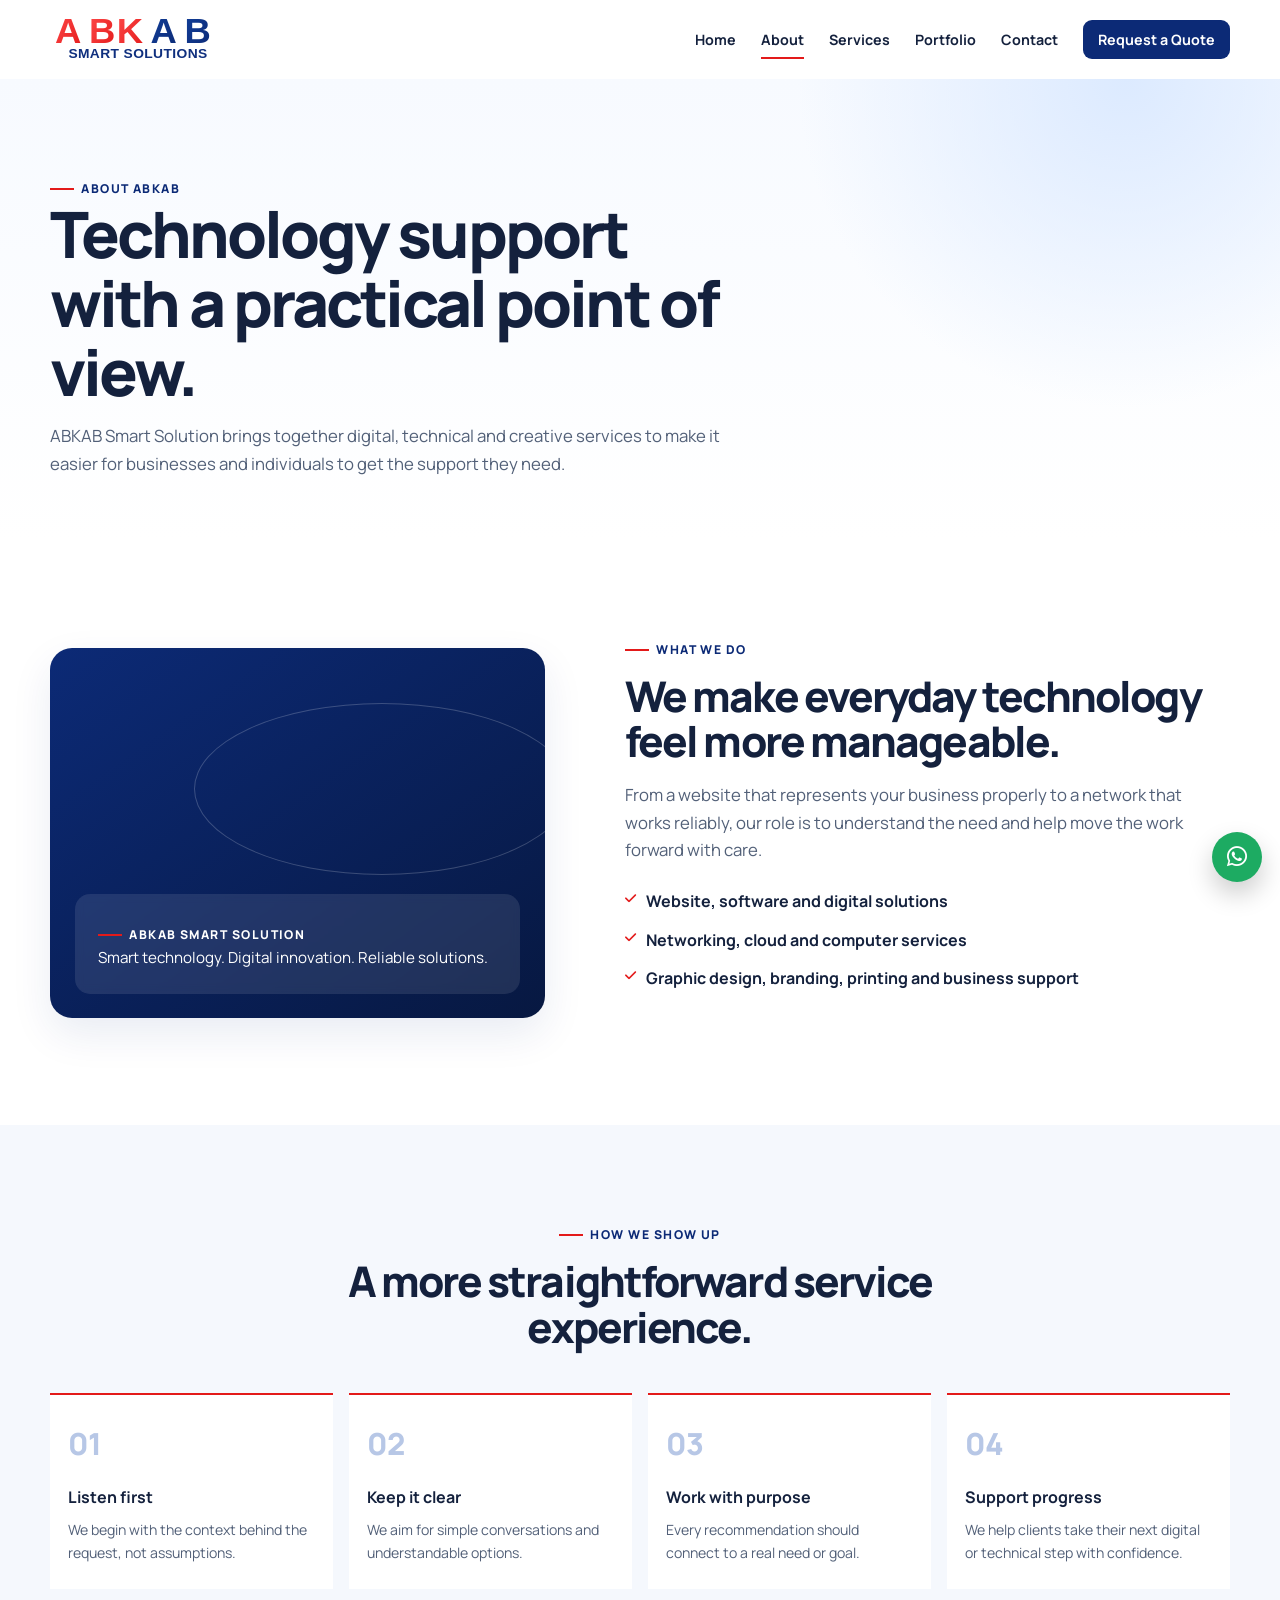
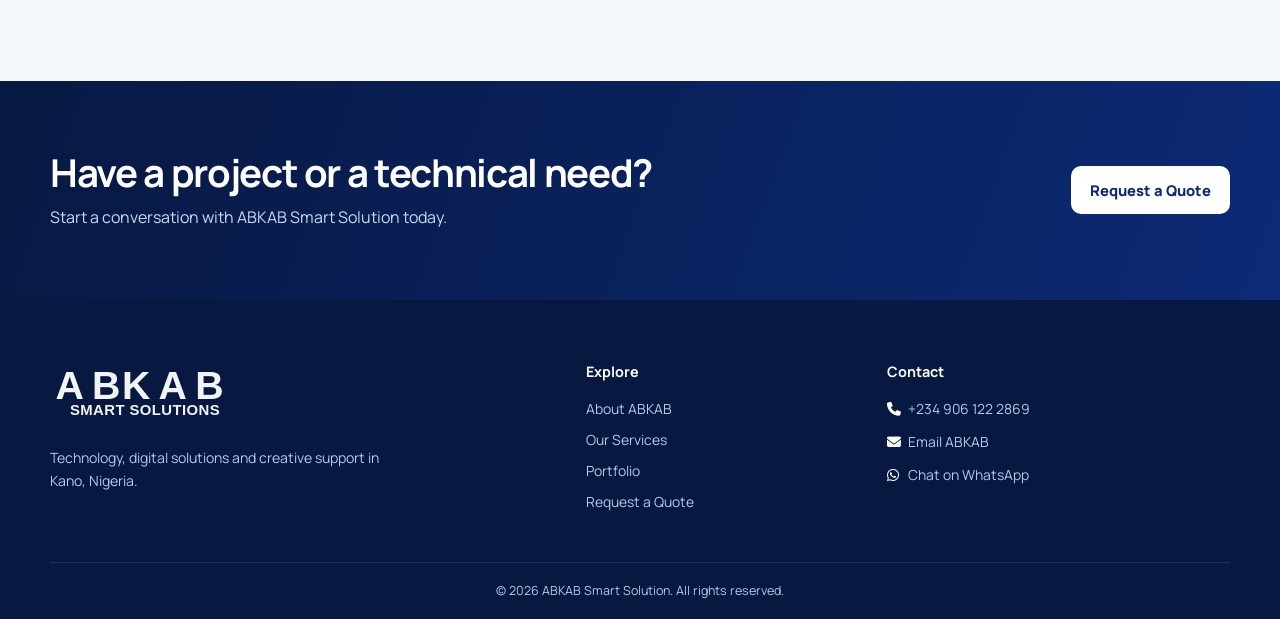
==== ABKAB-SMART-SOLUTION/about.html @ 811d2f28 "Updated website" ====
<!doctype html><html lang="en"><head><script async src="https://www.googletagmanager.com/gtag/js?id=G-LSYRQ91L4M"></script><script>window.dataLayer=window.dataLayer||[];function gtag(){dataLayer.push(arguments)}gtag('js',new Date());gtag('config','G-LSYRQ91L4M');</script><meta charset="utf-8"><meta name="viewport" content="width=device-width,initial-scale=1"><title>About ABKAB Smart Solution | Technology & Digital Support</title><meta name="description" content="Learn about ABKAB Smart Solution, a Kano-based provider of technology, digital and creative business support."><meta name="robots" content="index, follow, max-image-preview:large"><link rel="canonical" href="https://abkabsmartsolution.site/about.html"><link rel="icon" href="images/logo.svg" type="image/svg+xml"><meta property="og:type" content="website"><meta property="og:url" content="https://abkabsmartsolution.site/about.html"><meta property="og:title" content="About ABKAB Smart Solution"><meta property="og:description" content="Technology and digital support for business and everyday needs."><meta property="og:image" content="https://abkabsmartsolution.site/images/logo.svg"><meta name="twitter:card" content="summary_large_image"><meta name="theme-color" content="#0c2a76"><link rel="preconnect" href="https://fonts.googleapis.com"><link rel="preconnect" href="https://fonts.gstatic.com" crossorigin><link href="https://fonts.googleapis.com/css2?family=Manrope:wght@400;500;600;700;800&amp;display=swap" rel="stylesheet"><link rel="stylesheet" href="https://cdnjs.cloudflare.com/ajax/libs/font-awesome/6.4.0/css/all.min.css"><link rel="stylesheet" href="css/style.css"><script type="application/ld+json">{"@context":"https://schema.org","@type":"AboutPage","url":"https://abkabsmartsolution.site/about.html","name":"About ABKAB Smart Solution","about":{"@type":"Organization","name":"ABKAB Smart Solution","url":"https://abkabsmartsolution.site/"}}</script></head><body><a class="skip-link" href="#main-content">Skip to content</a><header class="site-header"><div class="container nav-container"><a class="brand" href="/" aria-label="ABKAB Smart Solution home"><img class="brand-logo-image" src="images/logo.svg" alt="ABKAB Smart Solution"></a><button class="nav-toggle" aria-controls="mainNav" aria-expanded="false" aria-label="Open navigation"><i class="fas fa-bars"></i></button><nav class="main-nav" id="mainNav" aria-label="Primary navigation"><ul><li><a href="/">Home</a></li><li><a class="active" href="about.html">About</a></li><li><a href="services.html">Services</a></li><li><a href="portfolio.html">Portfolio</a></li><li><a href="contact.html">Contact</a></li><li><a class="nav-cta" href="contact.html">Request a Quote</a></li></ul></nav></div></header><main id="main-content"><section class="page-hero"><div class="container"><div class="section-heading"><span class="eyebrow">About ABKAB</span><h1>Technology support with a practical point of view.</h1><p>ABKAB Smart Solution brings together digital, technical and creative services to make it easier for businesses and individuals to get the support they need.</p></div></div></section><section class="section"><div class="container about-grid"><div class="about-panel"><div class="about-panel-content"><span class="eyebrow" style="color:#fff">ABKAB Smart Solution</span><p>Smart technology. Digital innovation. Reliable solutions.</p></div></div><div class="section-heading"><span class="eyebrow">What we do</span><h2>We make everyday technology feel more manageable.</h2><p>From a website that represents your business properly to a network that works reliably, our role is to understand the need and help move the work forward with care.</p><ul class="check-list"><li><i class="fas fa-check"></i>Website, software and digital solutions</li><li><i class="fas fa-check"></i>Networking, cloud and computer services</li><li><i class="fas fa-check"></i>Graphic design, branding, printing and business support</li></ul></div></div></section><section class="section section-soft"><div class="container"><div class="section-heading centered"><span class="eyebrow">How we show up</span><h2>A more straightforward service experience.</h2></div><div class="reason-grid"><article class="reason"><span class="reason-number">01</span><h3>Listen first</h3><p>We begin with the context behind the request, not assumptions.</p></article><article class="reason"><span class="reason-number">02</span><h3>Keep it clear</h3><p>We aim for simple conversations and understandable options.</p></article><article class="reason"><span class="reason-number">03</span><h3>Work with purpose</h3><p>Every recommendation should connect to a real need or goal.</p></article><article class="reason"><span class="reason-number">04</span><h3>Support progress</h3><p>We help clients take their next digital or technical step with confidence.</p></article></div></div></section></main><section class="cta-band"><div class="container"><div><h2>Have a project or a technical need?</h2><p>Start a conversation with ABKAB Smart Solution today.</p></div><a class="btn btn-light" href="contact.html">Request a Quote</a></div></section><footer class="site-footer"><div class="container footer-grid"><div class="footer-brand"><img class="footer-logo" src="images/logo.svg" alt="ABKAB Smart Solution"><p>Technology, digital solutions and creative support in Kano, Nigeria.</p></div><div><h3>Explore</h3><ul class="footer-links"><li><a href="about.html">About ABKAB</a></li><li><a href="services.html">Our Services</a></li><li><a href="portfolio.html">Portfolio</a></li><li><a href="contact.html">Request a Quote</a></li></ul></div><div><h3>Contact</h3><div class="footer-contact"><a href="tel:+2349061222869"><i class="fas fa-phone"></i> +234 906 122 2869</a><a href="mailto:abkabsmartsolution@gmail.com"><i class="fas fa-envelope"></i> Email ABKAB</a><a href="https://wa.me/2349061222869" target="_blank" rel="noopener"><i class="fab fa-whatsapp"></i> Chat on WhatsApp</a></div></div></div><div class="container site-copy">© 2026 ABKAB Smart Solution. All rights reserved.</div></footer><a class="whatsapp-float" href="https://wa.me/2349061222869" target="_blank" rel="noopener" aria-label="Chat on WhatsApp"><i class="fab fa-whatsapp"></i></a><script src="js/script.js"></script></body></html>
---- ABKAB-SMART-SOLUTION/css/style.css ----
/* ABKAB SMART SOLUTION — design system */
:root{--navy:#0c2a76;--navy-950:#071841;--blue:#1463d9;--red:#e31a1a;--ink:#14213d;--text:#526078;--muted:#71809a;--line:#dfe6f1;--surface:#fff;--soft:#f5f8fd;--pale:#eef4ff;--radius:18px;--radius-sm:12px;--shadow:0 16px 42px rgba(12,42,118,.09);--font:'Manrope',Arial,sans-serif}
*{box-sizing:border-box;margin:0} html{scroll-behavior:smooth} body{font-family:var(--font);color:var(--text);background:var(--surface);font-size:16px;line-height:1.65} img{display:block;max-width:100%} a{color:inherit;text-decoration:none} ul{padding:0;list-style:none} button,input,select,textarea{font:inherit} button{cursor:pointer} :focus-visible{outline:3px solid #72a6ff;outline-offset:3px}.container{width:min(1180px,calc(100% - 40px));margin-inline:auto}.skip-link{position:fixed;z-index:100;top:-5rem;left:1rem;padding:.7rem 1rem;background:var(--navy-950);color:#fff;border-radius:0 0 8px 8px}.skip-link:focus{top:0}.section{padding:92px 0}.section-soft{background:var(--soft)}.eyebrow{display:inline-flex;align-items:center;gap:.45rem;color:var(--navy);font-size:.76rem;font-weight:800;letter-spacing:.12em;text-transform:uppercase}.eyebrow::before{width:24px;height:2px;background:var(--red);content:''}.section-heading{max-width:670px;margin-bottom:42px}.section-heading.centered{margin-inline:auto;text-align:center}.section-heading.centered .eyebrow{justify-content:center}.section-heading h1,.section-heading h2,.hero h1{color:var(--ink);font-weight:800;letter-spacing:-.045em;line-height:1.08}.section-heading h1{font-size:clamp(2.45rem,5vw,4.35rem)}.section-heading h2{margin-top:14px;font-size:clamp(2rem,3.3vw,3rem)}.section-heading p{margin-top:16px;font-size:1.05rem}.page-hero{padding:92px 0 62px;background:radial-gradient(circle at 88% 0,#dceaff 0,transparent 27%),linear-gradient(180deg,#f7faff,white)}.page-hero .section-heading{margin-bottom:0}.text-link{display:inline-flex;align-items:center;gap:.45rem;color:var(--navy);font-size:.92rem;font-weight:800}.text-link:hover{color:var(--red)}
/* Header */.site-header{position:sticky;top:0;z-index:50;background:rgba(255,255,255,.94);border-bottom:1px solid transparent;backdrop-filter:blur(14px);transition:border-color .2s,box-shadow .2s}.site-header.is-scrolled{border-color:var(--line);box-shadow:0 7px 28px rgba(12,42,118,.06)}.nav-container{display:flex;align-items:center;min-height:78px;gap:26px}.brand{display:flex;align-items:center;flex-shrink:0}.brand-logo-image{width:176px;height:auto}.main-nav{margin-left:auto}.main-nav ul{display:flex;align-items:center;gap:25px}.main-nav a{position:relative;color:var(--ink);font-size:.89rem;font-weight:700}.main-nav a:not(.nav-cta)::after{position:absolute;right:0;bottom:-10px;left:0;height:2px;background:var(--red);content:'';transform:scaleX(0);transition:transform .2s}.main-nav a:hover:not(.nav-cta)::after,.main-nav a.active:not(.nav-cta)::after{transform:scaleX(1)}.nav-cta{padding:10px 15px;border-radius:9px;background:var(--navy);color:#fff!important}.nav-cta:hover{background:var(--navy-950)}.nav-toggle{display:none;margin-left:auto;width:42px;height:42px;border:1px solid var(--line);border-radius:10px;background:#fff;color:var(--navy);font-size:1.1rem}
/* Buttons */.btn{display:inline-flex;align-items:center;justify-content:center;gap:.55rem;min-height:48px;padding:12px 18px;border:1px solid transparent;border-radius:10px;font-size:.92rem;font-weight:800;line-height:1;transition:transform .2s,box-shadow .2s,background .2s}.btn:hover{transform:translateY(-2px);box-shadow:0 10px 22px rgba(12,42,118,.15)}.btn-primary{background:var(--navy);color:#fff}.btn-primary:hover{background:var(--navy-950)}.btn-secondary{border-color:#c8d8f5;background:#fff;color:var(--navy)}.btn-secondary:hover{border-color:var(--navy);background:var(--pale)}.btn-whatsapp{background:#20a563;color:#fff}.btn-whatsapp:hover{background:#157d48}.btn-light{background:#fff;color:var(--navy)}
/* Home */.hero{position:relative;overflow:hidden;padding:92px 0 78px;background:radial-gradient(circle at 78% 28%,rgba(20,99,217,.16),transparent 26%),radial-gradient(circle at 95% 0,rgba(227,26,26,.11),transparent 17%),linear-gradient(180deg,#f8faff 0%,#fff 86%)}.hero-grid{display:grid;grid-template-columns:1.08fr .92fr;align-items:center;gap:62px}.hero h1{margin-top:16px;font-size:clamp(2.8rem,5vw,4.9rem)}.hero h1 span{color:var(--navy)}.hero-copy{max-width:590px;margin-top:20px;font-size:1.08rem}.hero-actions{display:flex;flex-wrap:wrap;gap:12px;margin-top:28px}.hero-trust{display:flex;gap:18px;margin-top:34px;font-size:.86rem;font-weight:700;color:var(--ink)}.hero-trust span{display:flex;align-items:center;gap:7px}.hero-trust i{color:var(--red)}.hero-art{position:relative;min-height:430px}.hero-art::before{position:absolute;inset:6% 7%;border:1px solid rgba(20,99,217,.16);border-radius:32px;background:linear-gradient(145deg,rgba(255,255,255,.9),rgba(229,239,255,.65));content:'';transform:rotate(5deg)}.solution-window{position:absolute;inset:44px 8px 35px 35px;overflow:hidden;border:1px solid rgba(255,255,255,.8);border-radius:24px;background:var(--navy-950);box-shadow:0 28px 70px rgba(7,24,65,.25);transform:rotate(-2.5deg)}.window-bar{display:flex;gap:6px;padding:15px 18px;border-bottom:1px solid rgba(255,255,255,.1)}.window-bar span{width:8px;height:8px;border-radius:50%;background:#ff7373}.window-bar span:nth-child(2){background:#f8ce68}.window-bar span:nth-child(3){background:#64ca93}.window-body{display:grid;grid-template-columns:1.1fr .9fr;gap:16px;padding:25px}.window-label{color:#a9c9ff;font-size:.7rem;font-weight:800;letter-spacing:.1em;text-transform:uppercase}.window-title{margin-top:9px;color:#fff;font-size:clamp(1.5rem,3vw,2.3rem);font-weight:800;line-height:1.15}.window-line{height:8px;margin-top:14px;border-radius:20px;background:rgba(255,255,255,.15)}.window-line.short{width:67%}.window-stack{display:grid;gap:12px}.window-card{min-height:92px;padding:15px;border-radius:14px;background:rgba(255,255,255,.09);border:1px solid rgba(255,255,255,.09)}.window-card strong{display:block;margin-top:8px;color:#fff;font-size:1.1rem}.window-card.accent{background:linear-gradient(135deg,#db1f2b,#9d1020)}.floating-note{position:absolute;right:-8px;bottom:14px;display:flex;align-items:center;gap:10px;padding:13px 16px;border-radius:13px;background:#fff;box-shadow:var(--shadow);color:var(--ink);font-size:.8rem;font-weight:800}.floating-note i{color:var(--red);font-size:1.15rem}.quick-strip{position:relative;z-index:2;margin-top:-20px}.quick-grid{display:grid;grid-template-columns:repeat(3,1fr);border:1px solid var(--line);border-radius:16px;background:#fff;box-shadow:var(--shadow)}.quick-item{display:flex;align-items:center;gap:13px;padding:21px 26px;border-right:1px solid var(--line)}.quick-item:last-child{border:0}.quick-item i{display:grid;place-items:center;width:38px;height:38px;border-radius:10px;background:var(--pale);color:var(--navy)}.quick-item strong{display:block;color:var(--ink);font-size:.9rem}.quick-item span{font-size:.78rem}.about-grid{display:grid;grid-template-columns:.9fr 1.1fr;align-items:center;gap:80px}.about-panel{position:relative;min-height:370px;border-radius:22px;background:linear-gradient(145deg,var(--navy),var(--navy-950));box-shadow:var(--shadow);overflow:hidden}.about-panel::before{position:absolute;inset:15% -5% auto 29%;height:170px;border:1px solid rgba(255,255,255,.2);border-radius:50%;content:''}.about-panel-content{position:absolute;right:25px;bottom:24px;left:25px;padding:23px;border-radius:15px;background:rgba(255,255,255,.1);color:#fff;backdrop-filter:blur(4px)}.about-panel-content p{font-size:.95rem}.check-list{display:grid;gap:12px;margin-top:24px}.check-list li{display:flex;gap:10px;color:var(--ink);font-weight:700}.check-list i{margin-top:5px;color:var(--red);font-size:.8rem}.service-grid{display:grid;grid-template-columns:repeat(3,1fr);gap:18px}.service-card{display:flex;flex-direction:column;min-height:270px;padding:25px;border:1px solid var(--line);border-radius:var(--radius);background:#fff;transition:transform .2s,box-shadow .2s}.service-card:hover{transform:translateY(-5px);box-shadow:var(--shadow)}.service-icon{display:grid;place-items:center;width:46px;height:46px;border-radius:12px;background:var(--pale);color:var(--navy);font-size:1.2rem}.service-card h3{margin-top:22px;color:var(--ink);font-size:1.1rem;line-height:1.3}.service-card p{margin:10px 0 17px;font-size:.9rem}.service-card .text-link{margin-top:auto}.reason-grid{display:grid;grid-template-columns:repeat(4,1fr);gap:16px}.reason{padding:24px 18px;border-top:2px solid var(--red);background:#fff}.reason h3{margin-top:15px;color:var(--ink);font-size:1rem}.reason p{margin-top:8px;font-size:.88rem}.reason-number{color:#b7c7e6;font-size:1.9rem;font-weight:800}.process-list{display:grid;grid-template-columns:repeat(3,1fr);gap:14px;counter-reset:process}.process-step{position:relative;padding:24px 22px 22px;border:1px solid var(--line);border-radius:14px;background:#fff}.process-step::before{display:block;margin-bottom:17px;color:var(--red);font-size:.75rem;font-weight:800;letter-spacing:.1em;content:'0' counter(process);counter-increment:process}.process-step h3{color:var(--ink);font-size:1rem}.process-step p{margin-top:8px;font-size:.86rem}.portfolio-preview{display:grid;grid-template-columns:repeat(3,1fr);gap:18px}.project-card{overflow:hidden;border:1px solid var(--line);border-radius:var(--radius);background:#fff}.project-card img{width:100%;aspect-ratio:1.66;object-fit:cover;background:var(--pale)}.project-info{padding:20px}.project-info h3{color:var(--ink);font-size:1rem}.project-type{display:inline-block;margin-bottom:9px;color:var(--navy);font-size:.72rem;font-weight:800;letter-spacing:.08em;text-transform:uppercase}.project-info p{margin-top:9px;font-size:.86rem}.placeholder-note{display:inline-block;margin-top:12px;color:var(--muted);font-size:.74rem;font-style:italic}.testimonial-empty{display:grid;place-items:center;min-height:190px;padding:30px;border:1px dashed #b9c8e0;border-radius:16px;background:#fff;text-align:center}.testimonial-empty i{color:var(--red);font-size:1.5rem}.testimonial-empty h3{margin-top:11px;color:var(--ink);font-size:1.05rem}.testimonial-empty p{max-width:540px;margin-top:8px;font-size:.9rem}.faq-list{display:grid;gap:10px;max-width:820px;margin:auto}.faq-list details{border:1px solid var(--line);border-radius:12px;background:#fff}.faq-list summary{position:relative;padding:18px 52px 18px 18px;color:var(--ink);font-weight:800;cursor:pointer;list-style:none}.faq-list summary::after{position:absolute;right:20px;content:'+';color:var(--red);font-size:1.3rem}.faq-list details[open] summary::after{content:'–'}.faq-list p{padding:0 18px 18px;font-size:.92rem}.cta-band{padding:70px 0;background:linear-gradient(110deg,var(--navy-950),var(--navy))}.cta-band .container{display:flex;align-items:center;justify-content:space-between;gap:30px}.cta-band h2{color:#fff;font-size:clamp(1.75rem,3vw,2.6rem);letter-spacing:-.035em;line-height:1.15}.cta-band p{margin-top:9px;color:#cbd9f3}.cta-band .btn{flex-shrink:0}
/* Inner pages */.service-detail-grid{display:grid;grid-template-columns:repeat(2,1fr);gap:18px}.service-detail{padding:28px;border:1px solid var(--line);border-radius:var(--radius);background:#fff}.service-detail .service-icon{margin-bottom:20px}.service-detail h2{color:var(--ink);font-size:1.2rem}.service-detail>p{margin-top:9px;font-size:.9rem}.service-detail ul{display:grid;gap:8px;margin-top:18px}.service-detail li{font-size:.88rem}.service-detail li::before{margin-right:8px;color:var(--red);content:'✓'}.service-detail .text-link{margin-top:20px}.contact-layout{display:grid;grid-template-columns:.82fr 1.18fr;gap:54px;align-items:start}.contact-options{display:grid;gap:12px;margin-top:28px}.contact-option{display:flex;align-items:center;gap:14px;padding:15px;border:1px solid var(--line);border-radius:12px}.contact-option i{display:grid;place-items:center;width:38px;height:38px;border-radius:10px;background:var(--pale);color:var(--navy)}.contact-option strong{display:block;color:var(--ink);font-size:.9rem}.contact-option span{display:block;font-size:.8rem}.contact-form{padding:30px;border:1px solid var(--line);border-radius:var(--radius);background:#fff;box-shadow:var(--shadow)}.form-intro h2{color:var(--ink);font-size:1.35rem}.form-intro p{margin-top:6px;font-size:.88rem}.form-grid{display:grid;grid-template-columns:repeat(2,1fr);gap:16px;margin-top:24px}.field{display:grid;gap:7px}.field.full{grid-column:1/-1}.field label{color:var(--ink);font-size:.83rem;font-weight:800}.required{color:var(--red)}.field input,.field select,.field textarea{width:100%;border:1px solid #cdd8e9;border-radius:9px;background:#fff;color:var(--ink);padding:12px 13px;outline:none;transition:border-color .2s,box-shadow .2s}.field textarea{min-height:130px;resize:vertical}.field input:focus,.field select:focus,.field textarea:focus{border-color:var(--blue);box-shadow:0 0 0 3px rgba(20,99,217,.12)}.form-actions{display:flex;align-items:center;flex-wrap:wrap;gap:15px;margin-top:20px}.form-status{min-height:24px;margin-top:14px;font-size:.86rem;font-weight:700}.form-status.success{color:#157d48}.form-status.error{color:#b42318}.contact-note{margin-top:24px;font-size:.8rem}.portfolio-filter{display:flex;flex-wrap:wrap;gap:8px;margin:0 0 28px}.filter-btn{padding:9px 12px;border:1px solid var(--line);border-radius:99px;background:#fff;color:var(--ink);font-size:.78rem;font-weight:800}.filter-btn.active,.filter-btn:hover{border-color:var(--navy);background:var(--navy);color:#fff}.portfolio-full{display:grid;grid-template-columns:repeat(3,1fr);gap:18px}.project-card[hidden]{display:none}.portfolio-disclaimer{margin-bottom:24px;padding:15px 17px;border-left:3px solid var(--red);background:#fff8f8;font-size:.9rem}
/* Footer */.site-footer{padding:60px 0 0;background:var(--navy-950);color:#b9c9e8}.footer-grid{display:grid;grid-template-columns:1.35fr .7fr .95fr;gap:48px;padding-bottom:48px}.footer-logo{width:190px;filter:brightness(0) invert(1) grayscale(1) contrast(3);opacity:.95}.footer-brand p{max-width:350px;margin-top:18px;font-size:.88rem}.site-footer h3{margin-bottom:14px;color:#fff;font-size:.9rem}.footer-links{display:grid;gap:8px;font-size:.87rem}.footer-links a:hover,.footer-contact a:hover{color:#fff}.footer-contact{display:grid;gap:10px;font-size:.87rem}.footer-contact i{width:18px;color:#fff}.site-copy{padding:18px 0;border-top:1px solid rgba(255,255,255,.1);font-size:.78rem;text-align:center}.whatsapp-float{position:fixed;z-index:20;right:18px;bottom:18px;display:grid;place-items:center;width:50px;height:50px;border-radius:50%;background:#1dab62;color:#fff;box-shadow:0 12px 26px rgba(0,0,0,.2);font-size:1.45rem}.reveal{opacity:0;transform:translateY(15px);transition:opacity .55s ease,transform .55s ease}.reveal.in-view{opacity:1;transform:none}
@media(max-width:850px){.section{padding:70px 0}.nav-container{min-height:70px}.brand-logo-image{width:150px}.nav-toggle{display:grid;place-items:center}.main-nav{position:absolute;top:calc(100% + 1px);right:0;left:0;display:grid;grid-template-rows:0fr;overflow:hidden;background:#fff;border-bottom:1px solid transparent;transition:grid-template-rows .25s,border-color .25s}.main-nav ul{display:flex;overflow:hidden;flex-direction:column;align-items:stretch;gap:0;padding:0 20px}.main-nav.open{grid-template-rows:1fr;border-color:var(--line)}.main-nav.open ul{padding:12px 20px 20px}.main-nav a{display:block;padding:12px 0}.main-nav a:not(.nav-cta)::after{display:none}.nav-cta{text-align:center;margin-top:6px}.hero{padding:66px 0}.hero-grid,.about-grid,.contact-layout{grid-template-columns:1fr;gap:38px}.hero-art{min-height:355px;max-width:570px;width:100%;margin:auto}.quick-grid{grid-template-columns:1fr}.quick-item{border-right:0;border-bottom:1px solid var(--line)}.quick-item:last-child{border-bottom:0}.service-grid,.portfolio-preview,.portfolio-full{grid-template-columns:repeat(2,1fr)}.reason-grid{grid-template-columns:repeat(2,1fr)}.cta-band .container{align-items:flex-start;flex-direction:column}.footer-grid{grid-template-columns:1.2fr .8fr}.footer-brand{grid-column:1/-1}.contact-layout{gap:30px}}
@media(max-width:560px){.container{width:min(100% - 28px,1180px)}.section{padding:58px 0}.page-hero{padding:64px 0 44px}.hero h1{font-size:2.65rem}.hero-copy{font-size:1rem}.hero-actions .btn{width:100%}.hero-trust{display:grid;gap:9px}.hero-art{min-height:290px}.solution-window{inset:25px 4px 25px 15px}.window-body{gap:10px;padding:17px}.window-stack{gap:8px}.window-card{min-height:68px;padding:9px}.floating-note{right:-5px;padding:10px;font-size:.7rem}.service-grid,.service-detail-grid,.portfolio-preview,.portfolio-full,.process-list,.form-grid{grid-template-columns:1fr}.reason-grid{grid-template-columns:1fr}.section-heading{margin-bottom:30px}.service-card{min-height:0}.footer-grid{grid-template-columns:1fr;gap:30px}.footer-brand{grid-column:auto}.quick-strip{margin-top:-10px}.contact-form{padding:22px}.field.full{grid-column:auto}.form-actions .btn{width:100%}.whatsapp-float{right:13px;bottom:13px}.reveal{opacity:1;transform:none}}
@media(prefers-reduced-motion:reduce){*,::before,::after{scroll-behavior:auto!important;animation:none!important;transition:none!important}}
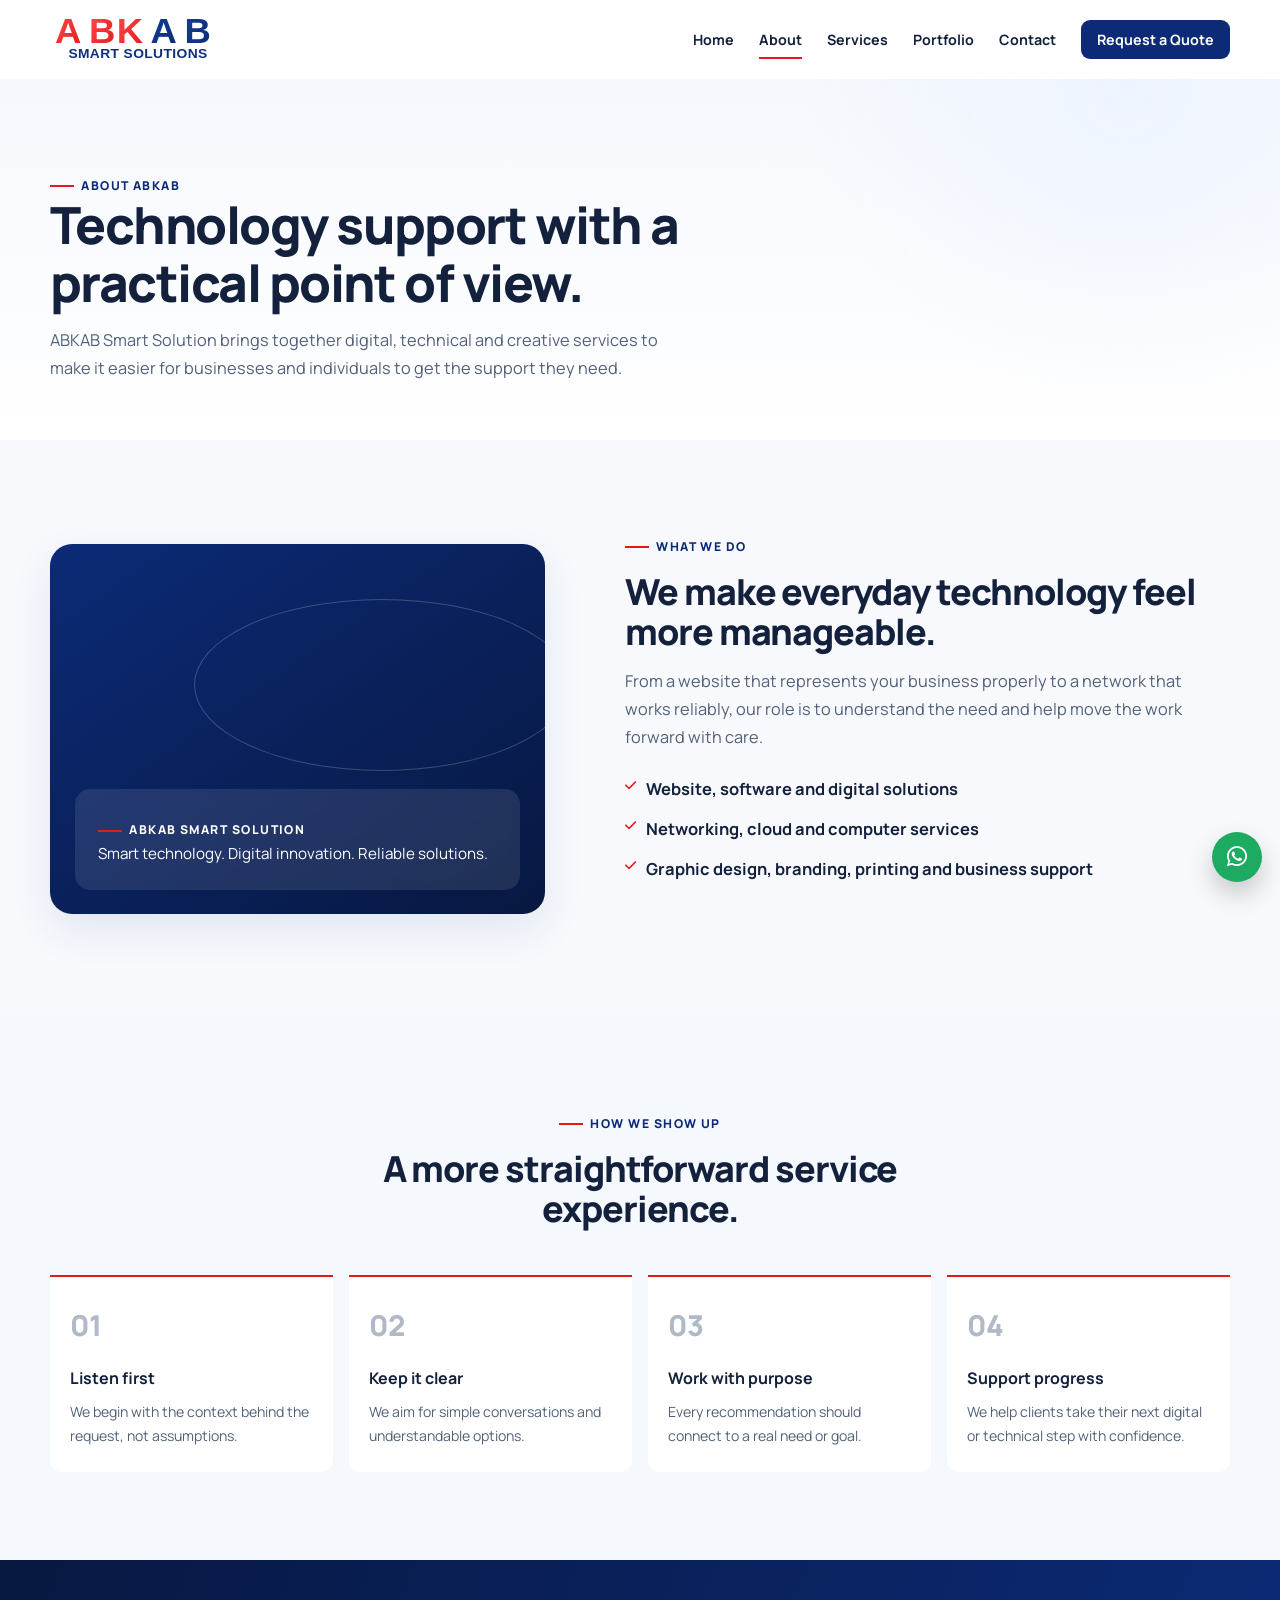
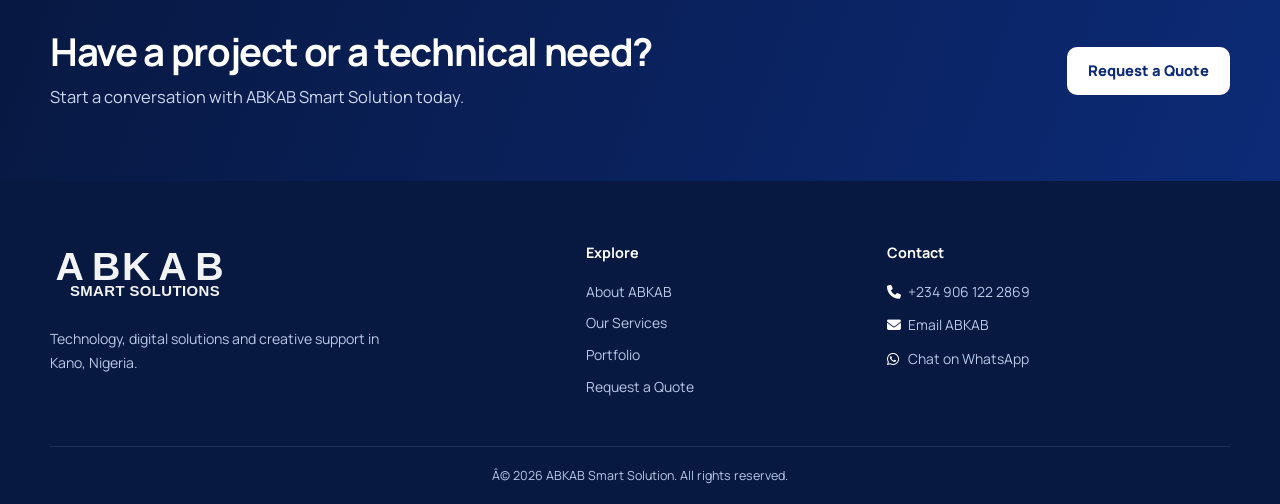
==== commit c2050611: "Updated website" ====
--- a/ABKAB-SMART-SOLUTION/about.html
+++ b/ABKAB-SMART-SOLUTION/about.html
@@ -1 +1 @@
-<!doctype html><html lang="en"><head><script async src="https://www.googletagmanager.com/gtag/js?id=G-LSYRQ91L4M"></script><script>window.dataLayer=window.dataLayer||[];function gtag(){dataLayer.push(arguments)}gtag('js',new Date());gtag('config','G-LSYRQ91L4M');</script><meta charset="utf-8"><meta name="viewport" content="width=device-width,initial-scale=1"><title>About ABKAB Smart Solution | Technology & Digital Support</title><meta name="description" content="Learn about ABKAB Smart Solution, a Kano-based provider of technology, digital and creative business support."><meta name="robots" content="index, follow, max-image-preview:large"><link rel="canonical" href="https://abkabsmartsolution.site/about.html"><link rel="icon" href="images/logo.svg" type="image/svg+xml"><meta property="og:type" content="website"><meta property="og:url" content="https://abkabsmartsolution.site/about.html"><meta property="og:title" content="About ABKAB Smart Solution"><meta property="og:description" content="Technology and digital support for business and everyday needs."><meta property="og:image" content="https://abkabsmartsolution.site/images/logo.svg"><meta name="twitter:card" content="summary_large_image"><meta name="theme-color" content="#0c2a76"><link rel="preconnect" href="https://fonts.googleapis.com"><link rel="preconnect" href="https://fonts.gstatic.com" crossorigin><link href="https://fonts.googleapis.com/css2?family=Manrope:wght@400;500;600;700;800&amp;display=swap" rel="stylesheet"><link rel="stylesheet" href="https://cdnjs.cloudflare.com/ajax/libs/font-awesome/6.4.0/css/all.min.css"><link rel="stylesheet" href="css/style.css"><script type="application/ld+json">{"@context":"https://schema.org","@type":"AboutPage","url":"https://abkabsmartsolution.site/about.html","name":"About ABKAB Smart Solution","about":{"@type":"Organization","name":"ABKAB Smart Solution","url":"https://abkabsmartsolution.site/"}}</script></head><body><a class="skip-link" href="#main-content">Skip to content</a><header class="site-header"><div class="container nav-container"><a class="brand" href="/" aria-label="ABKAB Smart Solution home"><img class="brand-logo-image" src="images/logo.svg" alt="ABKAB Smart Solution"></a><button class="nav-toggle" aria-controls="mainNav" aria-expanded="false" aria-label="Open navigation"><i class="fas fa-bars"></i></button><nav class="main-nav" id="mainNav" aria-label="Primary navigation"><ul><li><a href="/">Home</a></li><li><a class="active" href="about.html">About</a></li><li><a href="services.html">Services</a></li><li><a href="portfolio.html">Portfolio</a></li><li><a href="contact.html">Contact</a></li><li><a class="nav-cta" href="contact.html">Request a Quote</a></li></ul></nav></div></header><main id="main-content"><section class="page-hero"><div class="container"><div class="section-heading"><span class="eyebrow">About ABKAB</span><h1>Technology support with a practical point of view.</h1><p>ABKAB Smart Solution brings together digital, technical and creative services to make it easier for businesses and individuals to get the support they need.</p></div></div></section><section class="section"><div class="container about-grid"><div class="about-panel"><div class="about-panel-content"><span class="eyebrow" style="color:#fff">ABKAB Smart Solution</span><p>Smart technology. Digital innovation. Reliable solutions.</p></div></div><div class="section-heading"><span class="eyebrow">What we do</span><h2>We make everyday technology feel more manageable.</h2><p>From a website that represents your business properly to a network that works reliably, our role is to understand the need and help move the work forward with care.</p><ul class="check-list"><li><i class="fas fa-check"></i>Website, software and digital solutions</li><li><i class="fas fa-check"></i>Networking, cloud and computer services</li><li><i class="fas fa-check"></i>Graphic design, branding, printing and business support</li></ul></div></div></section><section class="section section-soft"><div class="container"><div class="section-heading centered"><span class="eyebrow">How we show up</span><h2>A more straightforward service experience.</h2></div><div class="reason-grid"><article class="reason"><span class="reason-number">01</span><h3>Listen first</h3><p>We begin with the context behind the request, not assumptions.</p></article><article class="reason"><span class="reason-number">02</span><h3>Keep it clear</h3><p>We aim for simple conversations and understandable options.</p></article><article class="reason"><span class="reason-number">03</span><h3>Work with purpose</h3><p>Every recommendation should connect to a real need or goal.</p></article><article class="reason"><span class="reason-number">04</span><h3>Support progress</h3><p>We help clients take their next digital or technical step with confidence.</p></article></div></div></section></main><section class="cta-band"><div class="container"><div><h2>Have a project or a technical need?</h2><p>Start a conversation with ABKAB Smart Solution today.</p></div><a class="btn btn-light" href="contact.html">Request a Quote</a></div></section><footer class="site-footer"><div class="container footer-grid"><div class="footer-brand"><img class="footer-logo" src="images/logo.svg" alt="ABKAB Smart Solution"><p>Technology, digital solutions and creative support in Kano, Nigeria.</p></div><div><h3>Explore</h3><ul class="footer-links"><li><a href="about.html">About ABKAB</a></li><li><a href="services.html">Our Services</a></li><li><a href="portfolio.html">Portfolio</a></li><li><a href="contact.html">Request a Quote</a></li></ul></div><div><h3>Contact</h3><div class="footer-contact"><a href="tel:+2349061222869"><i class="fas fa-phone"></i> +234 906 122 2869</a><a href="mailto:abkabsmartsolution@gmail.com"><i class="fas fa-envelope"></i> Email ABKAB</a><a href="https://wa.me/2349061222869" target="_blank" rel="noopener"><i class="fab fa-whatsapp"></i> Chat on WhatsApp</a></div></div></div><div class="container site-copy">© 2026 ABKAB Smart Solution. All rights reserved.</div></footer><a class="whatsapp-float" href="https://wa.me/2349061222869" target="_blank" rel="noopener" aria-label="Chat on WhatsApp"><i class="fab fa-whatsapp"></i></a><script src="js/script.js"></script></body></html>
+﻿<!doctype html><html lang="en"><head><script async src="https://www.googletagmanager.com/gtag/js?id=G-LSYRQ91L4M"></script><script>window.dataLayer=window.dataLayer||[];function gtag(){dataLayer.push(arguments)}gtag('js',new Date());gtag('config','G-LSYRQ91L4M');</script><meta charset="utf-8"><meta name="viewport" content="width=device-width,initial-scale=1"><title>About ABKAB Smart Solution | Technology & Digital Support</title><meta name="description" content="Learn about ABKAB Smart Solution, a Kano-based provider of technology, digital and creative business support."><meta name="robots" content="index, follow, max-image-preview:large"><link rel="canonical" href="https://www.abkabsmartsolution.site/about.html"><link rel="icon" href="/images/favicon.svg" type="image/svg+xml"><link rel="icon" href="/favicon.ico" sizes="any"><link rel="icon" type="image/png" sizes="16x16" href="/images/icons/favicon-16x16.png"><link rel="icon" type="image/png" sizes="32x32" href="/images/icons/favicon-32x32.png"><link rel="apple-touch-icon" sizes="180x180" href="/images/icons/apple-touch-icon.png"><link rel="manifest" href="/site.webmanifest"><meta property="og:type" content="website"><meta property="og:url" content="https://www.abkabsmartsolution.site/about.html"><meta property="og:title" content="About ABKAB Smart Solution"><meta property="og:description" content="Technology and digital support for business and everyday needs."><meta property="og:image" content="https://www.abkabsmartsolution.site/images/abkab-social-preview.png"><meta property="og:image:width" content="1200"><meta property="og:image:height" content="630"><meta property="og:image:type" content="image/png"><meta name="twitter:card" content="summary_large_image"><meta name="theme-color" content="#0c2a76"><link rel="preconnect" href="https://fonts.googleapis.com"><link rel="preconnect" href="https://fonts.gstatic.com" crossorigin><link href="https://fonts.googleapis.com/css2?family=Manrope:wght@400;500;600;700;800&amp;display=swap" rel="stylesheet"><link rel="stylesheet" href="https://cdnjs.cloudflare.com/ajax/libs/font-awesome/6.4.0/css/all.min.css"><link rel="stylesheet" href="css/style.css"><script type="application/ld+json">{"@context":"https://schema.org","@type":"AboutPage","url":"https://www.abkabsmartsolution.site/about.html","name":"About ABKAB Smart Solution","about":{"@type":"Organization","name":"ABKAB Smart Solution","url":"https://www.abkabsmartsolution.site/"}}</script></head><body><a class="skip-link" href="#main-content">Skip to content</a><header class="site-header"><div class="container nav-container"><a class="brand" href="/" aria-label="ABKAB Smart Solution home"><img class="brand-logo-image" src="images/logo.svg" alt="ABKAB Smart Solution"></a><button class="nav-toggle" aria-controls="mainNav" aria-expanded="false" aria-label="Open navigation"><i class="fas fa-bars"></i></button><nav class="main-nav" id="mainNav" aria-label="Primary navigation"><ul><li><a href="/">Home</a></li><li><a class="active" href="about.html">About</a></li><li><a href="services.html">Services</a></li><li><a href="portfolio.html">Portfolio</a></li><li><a href="contact.html">Contact</a></li><li><a class="nav-cta" href="contact.html">Request a Quote</a></li></ul></nav></div></header><main id="main-content"><section class="page-hero"><div class="container"><div class="section-heading"><span class="eyebrow">About ABKAB</span><h1>Technology support with a practical point of view.</h1><p>ABKAB Smart Solution brings together digital, technical and creative services to make it easier for businesses and individuals to get the support they need.</p></div></div></section><section class="section"><div class="container about-grid"><div class="about-panel"><div class="about-panel-content"><span class="eyebrow" style="color:#fff">ABKAB Smart Solution</span><p>Smart technology. Digital innovation. Reliable solutions.</p></div></div><div class="section-heading"><span class="eyebrow">What we do</span><h2>We make everyday technology feel more manageable.</h2><p>From a website that represents your business properly to a network that works reliably, our role is to understand the need and help move the work forward with care.</p><ul class="check-list"><li><i class="fas fa-check"></i>Website, software and digital solutions</li><li><i class="fas fa-check"></i>Networking, cloud and computer services</li><li><i class="fas fa-check"></i>Graphic design, branding, printing and business support</li></ul></div></div></section><section class="section section-soft"><div class="container"><div class="section-heading centered"><span class="eyebrow">How we show up</span><h2>A more straightforward service experience.</h2></div><div class="reason-grid"><article class="reason"><span class="reason-number">01</span><h3>Listen first</h3><p>We begin with the context behind the request, not assumptions.</p></article><article class="reason"><span class="reason-number">02</span><h3>Keep it clear</h3><p>We aim for simple conversations and understandable options.</p></article><article class="reason"><span class="reason-number">03</span><h3>Work with purpose</h3><p>Every recommendation should connect to a real need or goal.</p></article><article class="reason"><span class="reason-number">04</span><h3>Support progress</h3><p>We help clients take their next digital or technical step with confidence.</p></article></div></div></section></main><section class="cta-band"><div class="container"><div><h2>Have a project or a technical need?</h2><p>Start a conversation with ABKAB Smart Solution today.</p></div><a class="btn btn-light" href="contact.html">Request a Quote</a></div></section><footer class="site-footer"><div class="container footer-grid"><div class="footer-brand"><img class="footer-logo" src="images/logo.svg" alt="ABKAB Smart Solution"><p>Technology, digital solutions and creative support in Kano, Nigeria.</p></div><div><h3>Explore</h3><ul class="footer-links"><li><a href="about.html">About ABKAB</a></li><li><a href="services.html">Our Services</a></li><li><a href="portfolio.html">Portfolio</a></li><li><a href="contact.html">Request a Quote</a></li></ul></div><div><h3>Contact</h3><div class="footer-contact"><a href="tel:+2349061222869"><i class="fas fa-phone"></i> +234 906 122 2869</a><a href="mailto:abkabsmartsolution@gmail.com"><i class="fas fa-envelope"></i> Email ABKAB</a><a href="https://wa.me/2349061222869" target="_blank" rel="noopener"><i class="fab fa-whatsapp"></i> Chat on WhatsApp</a></div></div></div><div class="container site-copy">Â© 2026 ABKAB Smart Solution. All rights reserved.</div></footer><a class="whatsapp-float" href="https://wa.me/2349061222869" target="_blank" rel="noopener" aria-label="Chat on WhatsApp"><i class="fab fa-whatsapp"></i></a><script src="js/script.js"></script></body></html>
--- a/ABKAB-SMART-SOLUTION/css/style.css
+++ b/ABKAB-SMART-SOLUTION/css/style.css
@@ -1,11 +1,51 @@
 /* ABKAB SMART SOLUTION — design system */
-:root{--navy:#0c2a76;--navy-950:#071841;--blue:#1463d9;--red:#e31a1a;--ink:#14213d;--text:#526078;--muted:#71809a;--line:#dfe6f1;--surface:#fff;--soft:#f5f8fd;--pale:#eef4ff;--radius:18px;--radius-sm:12px;--shadow:0 16px 42px rgba(12,42,118,.09);--font:'Manrope',Arial,sans-serif}
-*{box-sizing:border-box;margin:0} html{scroll-behavior:smooth} body{font-family:var(--font);color:var(--text);background:var(--surface);font-size:16px;line-height:1.65} img{display:block;max-width:100%} a{color:inherit;text-decoration:none} ul{padding:0;list-style:none} button,input,select,textarea{font:inherit} button{cursor:pointer} :focus-visible{outline:3px solid #72a6ff;outline-offset:3px}.container{width:min(1180px,calc(100% - 40px));margin-inline:auto}.skip-link{position:fixed;z-index:100;top:-5rem;left:1rem;padding:.7rem 1rem;background:var(--navy-950);color:#fff;border-radius:0 0 8px 8px}.skip-link:focus{top:0}.section{padding:92px 0}.section-soft{background:var(--soft)}.eyebrow{display:inline-flex;align-items:center;gap:.45rem;color:var(--navy);font-size:.76rem;font-weight:800;letter-spacing:.12em;text-transform:uppercase}.eyebrow::before{width:24px;height:2px;background:var(--red);content:''}.section-heading{max-width:670px;margin-bottom:42px}.section-heading.centered{margin-inline:auto;text-align:center}.section-heading.centered .eyebrow{justify-content:center}.section-heading h1,.section-heading h2,.hero h1{color:var(--ink);font-weight:800;letter-spacing:-.045em;line-height:1.08}.section-heading h1{font-size:clamp(2.45rem,5vw,4.35rem)}.section-heading h2{margin-top:14px;font-size:clamp(2rem,3.3vw,3rem)}.section-heading p{margin-top:16px;font-size:1.05rem}.page-hero{padding:92px 0 62px;background:radial-gradient(circle at 88% 0,#dceaff 0,transparent 27%),linear-gradient(180deg,#f7faff,white)}.page-hero .section-heading{margin-bottom:0}.text-link{display:inline-flex;align-items:center;gap:.45rem;color:var(--navy);font-size:.92rem;font-weight:800}.text-link:hover{color:var(--red)}
-/* Header */.site-header{position:sticky;top:0;z-index:50;background:rgba(255,255,255,.94);border-bottom:1px solid transparent;backdrop-filter:blur(14px);transition:border-color .2s,box-shadow .2s}.site-header.is-scrolled{border-color:var(--line);box-shadow:0 7px 28px rgba(12,42,118,.06)}.nav-container{display:flex;align-items:center;min-height:78px;gap:26px}.brand{display:flex;align-items:center;flex-shrink:0}.brand-logo-image{width:176px;height:auto}.main-nav{margin-left:auto}.main-nav ul{display:flex;align-items:center;gap:25px}.main-nav a{position:relative;color:var(--ink);font-size:.89rem;font-weight:700}.main-nav a:not(.nav-cta)::after{position:absolute;right:0;bottom:-10px;left:0;height:2px;background:var(--red);content:'';transform:scaleX(0);transition:transform .2s}.main-nav a:hover:not(.nav-cta)::after,.main-nav a.active:not(.nav-cta)::after{transform:scaleX(1)}.nav-cta{padding:10px 15px;border-radius:9px;background:var(--navy);color:#fff!important}.nav-cta:hover{background:var(--navy-950)}.nav-toggle{display:none;margin-left:auto;width:42px;height:42px;border:1px solid var(--line);border-radius:10px;background:#fff;color:var(--navy);font-size:1.1rem}
-/* Buttons */.btn{display:inline-flex;align-items:center;justify-content:center;gap:.55rem;min-height:48px;padding:12px 18px;border:1px solid transparent;border-radius:10px;font-size:.92rem;font-weight:800;line-height:1;transition:transform .2s,box-shadow .2s,background .2s}.btn:hover{transform:translateY(-2px);box-shadow:0 10px 22px rgba(12,42,118,.15)}.btn-primary{background:var(--navy);color:#fff}.btn-primary:hover{background:var(--navy-950)}.btn-secondary{border-color:#c8d8f5;background:#fff;color:var(--navy)}.btn-secondary:hover{border-color:var(--navy);background:var(--pale)}.btn-whatsapp{background:#20a563;color:#fff}.btn-whatsapp:hover{background:#157d48}.btn-light{background:#fff;color:var(--navy)}
-/* Home */.hero{position:relative;overflow:hidden;padding:92px 0 78px;background:radial-gradient(circle at 78% 28%,rgba(20,99,217,.16),transparent 26%),radial-gradient(circle at 95% 0,rgba(227,26,26,.11),transparent 17%),linear-gradient(180deg,#f8faff 0%,#fff 86%)}.hero-grid{display:grid;grid-template-columns:1.08fr .92fr;align-items:center;gap:62px}.hero h1{margin-top:16px;font-size:clamp(2.8rem,5vw,4.9rem)}.hero h1 span{color:var(--navy)}.hero-copy{max-width:590px;margin-top:20px;font-size:1.08rem}.hero-actions{display:flex;flex-wrap:wrap;gap:12px;margin-top:28px}.hero-trust{display:flex;gap:18px;margin-top:34px;font-size:.86rem;font-weight:700;color:var(--ink)}.hero-trust span{display:flex;align-items:center;gap:7px}.hero-trust i{color:var(--red)}.hero-art{position:relative;min-height:430px}.hero-art::before{position:absolute;inset:6% 7%;border:1px solid rgba(20,99,217,.16);border-radius:32px;background:linear-gradient(145deg,rgba(255,255,255,.9),rgba(229,239,255,.65));content:'';transform:rotate(5deg)}.solution-window{position:absolute;inset:44px 8px 35px 35px;overflow:hidden;border:1px solid rgba(255,255,255,.8);border-radius:24px;background:var(--navy-950);box-shadow:0 28px 70px rgba(7,24,65,.25);transform:rotate(-2.5deg)}.window-bar{display:flex;gap:6px;padding:15px 18px;border-bottom:1px solid rgba(255,255,255,.1)}.window-bar span{width:8px;height:8px;border-radius:50%;background:#ff7373}.window-bar span:nth-child(2){background:#f8ce68}.window-bar span:nth-child(3){background:#64ca93}.window-body{display:grid;grid-template-columns:1.1fr .9fr;gap:16px;padding:25px}.window-label{color:#a9c9ff;font-size:.7rem;font-weight:800;letter-spacing:.1em;text-transform:uppercase}.window-title{margin-top:9px;color:#fff;font-size:clamp(1.5rem,3vw,2.3rem);font-weight:800;line-height:1.15}.window-line{height:8px;margin-top:14px;border-radius:20px;background:rgba(255,255,255,.15)}.window-line.short{width:67%}.window-stack{display:grid;gap:12px}.window-card{min-height:92px;padding:15px;border-radius:14px;background:rgba(255,255,255,.09);border:1px solid rgba(255,255,255,.09)}.window-card strong{display:block;margin-top:8px;color:#fff;font-size:1.1rem}.window-card.accent{background:linear-gradient(135deg,#db1f2b,#9d1020)}.floating-note{position:absolute;right:-8px;bottom:14px;display:flex;align-items:center;gap:10px;padding:13px 16px;border-radius:13px;background:#fff;box-shadow:var(--shadow);color:var(--ink);font-size:.8rem;font-weight:800}.floating-note i{color:var(--red);font-size:1.15rem}.quick-strip{position:relative;z-index:2;margin-top:-20px}.quick-grid{display:grid;grid-template-columns:repeat(3,1fr);border:1px solid var(--line);border-radius:16px;background:#fff;box-shadow:var(--shadow)}.quick-item{display:flex;align-items:center;gap:13px;padding:21px 26px;border-right:1px solid var(--line)}.quick-item:last-child{border:0}.quick-item i{display:grid;place-items:center;width:38px;height:38px;border-radius:10px;background:var(--pale);color:var(--navy)}.quick-item strong{display:block;color:var(--ink);font-size:.9rem}.quick-item span{font-size:.78rem}.about-grid{display:grid;grid-template-columns:.9fr 1.1fr;align-items:center;gap:80px}.about-panel{position:relative;min-height:370px;border-radius:22px;background:linear-gradient(145deg,var(--navy),var(--navy-950));box-shadow:var(--shadow);overflow:hidden}.about-panel::before{position:absolute;inset:15% -5% auto 29%;height:170px;border:1px solid rgba(255,255,255,.2);border-radius:50%;content:''}.about-panel-content{position:absolute;right:25px;bottom:24px;left:25px;padding:23px;border-radius:15px;background:rgba(255,255,255,.1);color:#fff;backdrop-filter:blur(4px)}.about-panel-content p{font-size:.95rem}.check-list{display:grid;gap:12px;margin-top:24px}.check-list li{display:flex;gap:10px;color:var(--ink);font-weight:700}.check-list i{margin-top:5px;color:var(--red);font-size:.8rem}.service-grid{display:grid;grid-template-columns:repeat(3,1fr);gap:18px}.service-card{display:flex;flex-direction:column;min-height:270px;padding:25px;border:1px solid var(--line);border-radius:var(--radius);background:#fff;transition:transform .2s,box-shadow .2s}.service-card:hover{transform:translateY(-5px);box-shadow:var(--shadow)}.service-icon{display:grid;place-items:center;width:46px;height:46px;border-radius:12px;background:var(--pale);color:var(--navy);font-size:1.2rem}.service-card h3{margin-top:22px;color:var(--ink);font-size:1.1rem;line-height:1.3}.service-card p{margin:10px 0 17px;font-size:.9rem}.service-card .text-link{margin-top:auto}.reason-grid{display:grid;grid-template-columns:repeat(4,1fr);gap:16px}.reason{padding:24px 18px;border-top:2px solid var(--red);background:#fff}.reason h3{margin-top:15px;color:var(--ink);font-size:1rem}.reason p{margin-top:8px;font-size:.88rem}.reason-number{color:#b7c7e6;font-size:1.9rem;font-weight:800}.process-list{display:grid;grid-template-columns:repeat(3,1fr);gap:14px;counter-reset:process}.process-step{position:relative;padding:24px 22px 22px;border:1px solid var(--line);border-radius:14px;background:#fff}.process-step::before{display:block;margin-bottom:17px;color:var(--red);font-size:.75rem;font-weight:800;letter-spacing:.1em;content:'0' counter(process);counter-increment:process}.process-step h3{color:var(--ink);font-size:1rem}.process-step p{margin-top:8px;font-size:.86rem}.portfolio-preview{display:grid;grid-template-columns:repeat(3,1fr);gap:18px}.project-card{overflow:hidden;border:1px solid var(--line);border-radius:var(--radius);background:#fff}.project-card img{width:100%;aspect-ratio:1.66;object-fit:cover;background:var(--pale)}.project-info{padding:20px}.project-info h3{color:var(--ink);font-size:1rem}.project-type{display:inline-block;margin-bottom:9px;color:var(--navy);font-size:.72rem;font-weight:800;letter-spacing:.08em;text-transform:uppercase}.project-info p{margin-top:9px;font-size:.86rem}.placeholder-note{display:inline-block;margin-top:12px;color:var(--muted);font-size:.74rem;font-style:italic}.testimonial-empty{display:grid;place-items:center;min-height:190px;padding:30px;border:1px dashed #b9c8e0;border-radius:16px;background:#fff;text-align:center}.testimonial-empty i{color:var(--red);font-size:1.5rem}.testimonial-empty h3{margin-top:11px;color:var(--ink);font-size:1.05rem}.testimonial-empty p{max-width:540px;margin-top:8px;font-size:.9rem}.faq-list{display:grid;gap:10px;max-width:820px;margin:auto}.faq-list details{border:1px solid var(--line);border-radius:12px;background:#fff}.faq-list summary{position:relative;padding:18px 52px 18px 18px;color:var(--ink);font-weight:800;cursor:pointer;list-style:none}.faq-list summary::after{position:absolute;right:20px;content:'+';color:var(--red);font-size:1.3rem}.faq-list details[open] summary::after{content:'–'}.faq-list p{padding:0 18px 18px;font-size:.92rem}.cta-band{padding:70px 0;background:linear-gradient(110deg,var(--navy-950),var(--navy))}.cta-band .container{display:flex;align-items:center;justify-content:space-between;gap:30px}.cta-band h2{color:#fff;font-size:clamp(1.75rem,3vw,2.6rem);letter-spacing:-.035em;line-height:1.15}.cta-band p{margin-top:9px;color:#cbd9f3}.cta-band .btn{flex-shrink:0}
-/* Inner pages */.service-detail-grid{display:grid;grid-template-columns:repeat(2,1fr);gap:18px}.service-detail{padding:28px;border:1px solid var(--line);border-radius:var(--radius);background:#fff}.service-detail .service-icon{margin-bottom:20px}.service-detail h2{color:var(--ink);font-size:1.2rem}.service-detail>p{margin-top:9px;font-size:.9rem}.service-detail ul{display:grid;gap:8px;margin-top:18px}.service-detail li{font-size:.88rem}.service-detail li::before{margin-right:8px;color:var(--red);content:'✓'}.service-detail .text-link{margin-top:20px}.contact-layout{display:grid;grid-template-columns:.82fr 1.18fr;gap:54px;align-items:start}.contact-options{display:grid;gap:12px;margin-top:28px}.contact-option{display:flex;align-items:center;gap:14px;padding:15px;border:1px solid var(--line);border-radius:12px}.contact-option i{display:grid;place-items:center;width:38px;height:38px;border-radius:10px;background:var(--pale);color:var(--navy)}.contact-option strong{display:block;color:var(--ink);font-size:.9rem}.contact-option span{display:block;font-size:.8rem}.contact-form{padding:30px;border:1px solid var(--line);border-radius:var(--radius);background:#fff;box-shadow:var(--shadow)}.form-intro h2{color:var(--ink);font-size:1.35rem}.form-intro p{margin-top:6px;font-size:.88rem}.form-grid{display:grid;grid-template-columns:repeat(2,1fr);gap:16px;margin-top:24px}.field{display:grid;gap:7px}.field.full{grid-column:1/-1}.field label{color:var(--ink);font-size:.83rem;font-weight:800}.required{color:var(--red)}.field input,.field select,.field textarea{width:100%;border:1px solid #cdd8e9;border-radius:9px;background:#fff;color:var(--ink);padding:12px 13px;outline:none;transition:border-color .2s,box-shadow .2s}.field textarea{min-height:130px;resize:vertical}.field input:focus,.field select:focus,.field textarea:focus{border-color:var(--blue);box-shadow:0 0 0 3px rgba(20,99,217,.12)}.form-actions{display:flex;align-items:center;flex-wrap:wrap;gap:15px;margin-top:20px}.form-status{min-height:24px;margin-top:14px;font-size:.86rem;font-weight:700}.form-status.success{color:#157d48}.form-status.error{color:#b42318}.contact-note{margin-top:24px;font-size:.8rem}.portfolio-filter{display:flex;flex-wrap:wrap;gap:8px;margin:0 0 28px}.filter-btn{padding:9px 12px;border:1px solid var(--line);border-radius:99px;background:#fff;color:var(--ink);font-size:.78rem;font-weight:800}.filter-btn.active,.filter-btn:hover{border-color:var(--navy);background:var(--navy);color:#fff}.portfolio-full{display:grid;grid-template-columns:repeat(3,1fr);gap:18px}.project-card[hidden]{display:none}.portfolio-disclaimer{margin-bottom:24px;padding:15px 17px;border-left:3px solid var(--red);background:#fff8f8;font-size:.9rem}
+:root{
+  /* Brand hues (unchanged identity) */
+  --navy:#0c2a76;--navy-950:#071841;--blue:#1463d9;--red:#e31a1a;
+  /* Semantic tokens — light theme */
+  --bg:#f7f9fd;--surface:#fff;--surface-alt:#f5f8fd;--pale:#eef4ff;
+  --text:#526078;--text-muted:#71809a;--ink:#14213d;--line:#dfe6f1;
+  --primary:var(--navy);--primary-hover:var(--navy-950);--secondary:#c8d8f5;--accent:var(--red);
+  --header-bg:rgba(255,255,255,.94);--card:#fff;--input-bg:#fff;--input-border:#cdd8e9;
+  --shadow:0 16px 42px rgba(12,42,118,.09);--shadow-hover:0 22px 48px rgba(12,42,118,.13);
+  --focus-ring:#72a6ff;
+  --radius:18px;--radius-sm:12px;--font:'Manrope',Arial,sans-serif;color-scheme:light}
+@media(prefers-color-scheme:dark){:root{
+  --bg:#0a1224;--surface:#0f1a33;--surface-alt:#0c1730;--pale:#152447;
+  --text:#b6c4dd;--text-muted:#8b9abb;--ink:#eaf0fb;--line:#24345c;
+  --primary:#7ea6f5;--primary-hover:#a3c0f9;--secondary:#2c4070;--accent:#f2706f;
+  --header-bg:rgba(10,18,36,.92);--card:#111d3a;--input-bg:#0c1730;--input-border:#2c3f6b;
+  --shadow:0 16px 42px rgba(0,0,0,.4);--shadow-hover:0 22px 48px rgba(0,0,0,.55);
+  --focus-ring:#7ea6f5;color-scheme:dark}}
+*{box-sizing:border-box;margin:0} html{scroll-behavior:smooth} body{font-family:var(--font);color:var(--text);background:var(--bg);font-size:16.5px;line-height:1.7} img{display:block;max-width:100%} a{color:inherit;text-decoration:none} ul{padding:0;list-style:none} button,input,select,textarea{font:inherit} button{cursor:pointer} :focus-visible{outline:3px solid var(--focus-ring);outline-offset:3px}.container{width:min(1180px,calc(100% - 40px));margin-inline:auto}.skip-link{position:fixed;z-index:100;top:-5rem;left:1rem;padding:.7rem 1rem;background:var(--navy-950);color:#fff;border-radius:0 0 8px 8px}.skip-link:focus{top:0}.section{padding:88px 0}.section-soft{background:var(--surface-alt)}.eyebrow{display:inline-flex;align-items:center;gap:.45rem;color:var(--navy);font-size:.76rem;font-weight:800;letter-spacing:.12em;text-transform:uppercase}.eyebrow::before{width:24px;height:2px;background:var(--red);content:''}.section-heading{max-width:640px;margin-bottom:46px}.section-heading.centered{margin-inline:auto;text-align:center}.section-heading.centered .eyebrow{justify-content:center}.section-heading h1,.section-heading h2,.hero h1{color:var(--ink);font-weight:800;letter-spacing:-.03em;line-height:1.12}.section-heading h1{font-size:clamp(2.1rem,4vw,3.5rem)}.section-heading h2{margin-top:14px;font-size:clamp(1.75rem,2.8vw,2.6rem)}.section-heading p{margin-top:16px;font-size:1.02rem}.page-hero{padding:88px 0 58px;background:radial-gradient(circle at 88% 0,var(--pale) 0,transparent 27%),linear-gradient(180deg,var(--surface-alt),var(--surface))}.page-hero .section-heading{margin-bottom:0}.text-link{display:inline-flex;align-items:center;gap:.45rem;color:var(--navy);font-size:.92rem;font-weight:800}.text-link:hover{color:var(--red)}
+/* Header */.site-header{position:sticky;top:0;z-index:50;background:var(--header-bg);border-bottom:1px solid transparent;backdrop-filter:blur(14px);transition:border-color .2s,box-shadow .2s}.site-header.is-scrolled{border-color:var(--line);box-shadow:0 7px 28px rgba(12,42,118,.06)}.nav-container{display:flex;align-items:center;min-height:78px;gap:26px}.brand{display:flex;align-items:center;flex-shrink:0}.brand-logo-image{width:176px;height:auto}.main-nav{margin-left:auto}.main-nav ul{display:flex;align-items:center;gap:25px}.main-nav a{position:relative;color:var(--ink);font-size:.89rem;font-weight:700}.main-nav a:not(.nav-cta)::after{position:absolute;right:0;bottom:-10px;left:0;height:2px;background:var(--red);content:'';transform:scaleX(0);transition:transform .2s}.main-nav a:hover:not(.nav-cta)::after,.main-nav a.active:not(.nav-cta)::after{transform:scaleX(1)}.nav-cta{padding:10px 16px;border-radius:9px;background:var(--navy);color:#fff!important}.nav-cta:hover{background:var(--navy-950)}.nav-toggle{display:none;margin-left:auto;width:44px;height:44px;border:1px solid var(--line);border-radius:10px;background:var(--surface);color:var(--navy);font-size:1.1rem}
+/* Buttons */.btn{display:inline-flex;align-items:center;justify-content:center;gap:.55rem;min-height:48px;padding:12px 20px;border:1px solid transparent;border-radius:10px;font-size:.92rem;font-weight:800;line-height:1;transition:transform .2s,box-shadow .2s,background .2s,border-color .2s}.btn:hover{transform:translateY(-2px);box-shadow:0 10px 22px rgba(12,42,118,.15)}.btn:focus-visible{transform:none;outline:3px solid var(--focus-ring);outline-offset:2px}.btn-primary{background:var(--navy);color:#fff}.btn-primary:hover{background:var(--navy-950)}.btn-secondary{border-color:var(--secondary);background:var(--surface);color:var(--navy)}.btn-secondary:hover{border-color:var(--navy);background:var(--pale)}.btn-whatsapp{background:#20a563;color:#fff}.btn-whatsapp:hover{background:#157d48}.btn-light{background:#fff;color:var(--navy)}
+/* Home */.hero{position:relative;overflow:hidden;padding:88px 0 76px;background:radial-gradient(circle at 78% 28%,rgba(20,99,217,.13),transparent 26%),radial-gradient(circle at 95% 0,rgba(227,26,26,.09),transparent 17%),linear-gradient(180deg,var(--surface-alt) 0%,var(--surface) 86%)}.hero-grid{display:grid;grid-template-columns:1.08fr .92fr;align-items:center;gap:62px}.hero h1{margin-top:16px;font-size:clamp(2.1rem,3.4vw,3.5rem)}.hero h1 span{color:var(--navy)}.hero-copy{max-width:560px;margin-top:20px;font-size:1.05rem}.hero-actions{display:flex;flex-wrap:wrap;gap:12px;margin-top:28px}.hero-trust{display:flex;gap:18px;margin-top:34px;font-size:.86rem;font-weight:700;color:var(--ink)}.hero-trust span{display:flex;align-items:center;gap:7px}.hero-trust i{color:var(--red)}.hero-art{position:relative;min-height:430px}.hero-art::before{position:absolute;inset:6% 7%;border:1px solid var(--line);border-radius:32px;background:linear-gradient(145deg,var(--surface),var(--pale));content:'';transform:rotate(5deg)}.solution-window{position:absolute;inset:44px 8px 35px 35px;overflow:hidden;border:1px solid rgba(255,255,255,.8);border-radius:24px;background:var(--navy-950);box-shadow:0 28px 70px rgba(7,24,65,.25);transform:rotate(-2.5deg)}.window-bar{display:flex;gap:6px;padding:15px 18px;border-bottom:1px solid rgba(255,255,255,.1)}.window-bar span{width:8px;height:8px;border-radius:50%;background:#ff7373}.window-bar span:nth-child(2){background:#f8ce68}.window-bar span:nth-child(3){background:#64ca93}.window-body{display:grid;grid-template-columns:1.1fr .9fr;gap:16px;padding:25px}.window-label{color:#a9c9ff;font-size:.7rem;font-weight:800;letter-spacing:.1em;text-transform:uppercase}.window-title{margin-top:9px;color:#fff;font-size:clamp(1.5rem,3vw,2.3rem);font-weight:800;line-height:1.15}.window-line{height:8px;margin-top:14px;border-radius:20px;background:rgba(255,255,255,.15)}.window-line.short{width:67%}.window-stack{display:grid;gap:12px}.window-card{min-height:92px;padding:15px;border-radius:14px;background:rgba(255,255,255,.09);border:1px solid rgba(255,255,255,.09)}.window-card strong{display:block;margin-top:8px;color:#fff;font-size:1.1rem}.window-card.accent{background:linear-gradient(135deg,#db1f2b,#9d1020)}.floating-note{position:absolute;right:-8px;bottom:14px;display:flex;align-items:center;gap:10px;padding:13px 16px;border-radius:13px;background:#fff;box-shadow:var(--shadow);color:var(--ink);font-size:.8rem;font-weight:800}.floating-note i{color:var(--red);font-size:1.15rem}.quick-strip{position:relative;z-index:2;margin-top:-20px}.quick-grid{display:grid;grid-template-columns:repeat(3,1fr);border:1px solid var(--line);border-radius:16px;background:var(--card);box-shadow:var(--shadow)}.quick-item{display:flex;align-items:center;gap:13px;padding:21px 26px;border-right:1px solid var(--line)}.quick-item:last-child{border:0}.quick-item i{display:grid;place-items:center;width:40px;height:40px;border-radius:10px;background:var(--pale);color:var(--primary)}.quick-item strong{display:block;color:var(--ink);font-size:.9rem}.quick-item span{font-size:.78rem}.about-grid{display:grid;grid-template-columns:.9fr 1.1fr;align-items:center;gap:80px}.about-panel{position:relative;min-height:370px;border-radius:22px;background:linear-gradient(145deg,var(--navy),var(--navy-950));box-shadow:var(--shadow);overflow:hidden}.about-panel::before{position:absolute;inset:15% -5% auto 29%;height:170px;border:1px solid rgba(255,255,255,.2);border-radius:50%;content:''}.about-panel-content{position:absolute;right:25px;bottom:24px;left:25px;padding:23px;border-radius:15px;background:rgba(255,255,255,.1);color:#fff;backdrop-filter:blur(4px)}.about-panel-content p{font-size:.95rem}.check-list{display:grid;gap:12px;margin-top:24px}.check-list li{display:flex;gap:10px;color:var(--ink);font-weight:700}.check-list i{margin-top:5px;color:var(--red);font-size:.8rem}.service-grid{display:grid;grid-template-columns:repeat(3,1fr);gap:18px}.service-card{display:flex;flex-direction:column;min-height:270px;padding:26px;border:1px solid var(--line);border-radius:var(--radius);background:var(--card);transition:transform .2s,box-shadow .2s,border-color .2s}.service-card:hover{transform:translateY(-5px);box-shadow:var(--shadow-hover);border-color:var(--secondary)}.service-icon{display:grid;place-items:center;width:46px;height:46px;border-radius:12px;background:var(--pale);color:var(--primary);font-size:1.2rem}.service-card h3{margin-top:22px;color:var(--ink);font-size:1.18rem;line-height:1.3}.service-card p{margin:10px 0 17px;font-size:.9rem}.service-card .text-link{margin-top:auto}.reason-grid{display:grid;grid-template-columns:repeat(4,1fr);gap:16px}.reason{padding:24px 20px;border-top:2px solid var(--accent);background:var(--card);border-radius:0 0 var(--radius-sm) var(--radius-sm)}.reason h3{margin-top:15px;color:var(--ink);font-size:1rem}.reason p{margin-top:8px;font-size:.88rem}.reason-number{color:var(--text-muted);opacity:.55;font-size:1.8rem;font-weight:800}.process-list{display:grid;grid-template-columns:repeat(3,1fr);gap:14px;counter-reset:process}.process-step{position:relative;padding:26px 22px 24px;border:1px solid var(--line);border-radius:14px;background:var(--card)}.process-step::before{display:block;margin-bottom:17px;color:var(--accent);font-size:.78rem;font-weight:800;letter-spacing:.14em;content:'0' counter(process);counter-increment:process}.process-step h3{color:var(--ink);font-size:1rem}.process-step p{margin-top:8px;font-size:.86rem}.portfolio-preview{display:grid;grid-template-columns:repeat(3,1fr);gap:18px}.project-card{overflow:hidden;border:1px solid var(--line);border-radius:var(--radius);background:var(--card);transition:transform .2s,box-shadow .2s}.project-card:hover{transform:translateY(-4px);box-shadow:var(--shadow-hover)}.project-card img{width:100%;aspect-ratio:1.66;object-fit:cover;background:var(--pale)}.project-info{padding:20px}.project-info h3{color:var(--ink);font-size:1rem}.project-type{display:inline-block;margin-bottom:9px;color:var(--navy);font-size:.72rem;font-weight:800;letter-spacing:.08em;text-transform:uppercase}.project-info p{margin-top:9px;font-size:.86rem}.placeholder-note{display:inline-block;margin-top:12px;color:var(--muted);font-size:.74rem;font-style:italic}.testimonial-empty{display:grid;place-items:center;min-height:190px;padding:30px;border:1px dashed var(--line);border-radius:16px;background:var(--card);text-align:center}.testimonial-empty i{color:var(--red);font-size:1.5rem}.testimonial-empty h3{margin-top:11px;color:var(--ink);font-size:1.05rem}.testimonial-empty p{max-width:540px;margin-top:8px;font-size:.9rem}.faq-list{display:grid;gap:10px;max-width:820px;margin:auto}.faq-list details{border:1px solid var(--line);border-radius:12px;background:var(--card);transition:border-color .2s}.faq-list details[open]{border-color:var(--secondary)}.faq-list summary{position:relative;padding:18px 52px 18px 20px;color:var(--ink);font-weight:800;cursor:pointer;list-style:none;border-radius:12px}.faq-list summary::-webkit-details-marker{display:none}.faq-list details[open] summary{padding-bottom:10px}.faq-list summary::after{position:absolute;right:20px;content:'+';color:var(--red);font-size:1.3rem}.faq-list details[open] summary::after{content:'–'}.faq-list p{padding:0 18px 18px;font-size:.92rem}.cta-band{padding:70px 0;background:linear-gradient(110deg,var(--navy-950),var(--navy))}.cta-band .container{display:flex;align-items:center;justify-content:space-between;gap:30px}.cta-band h2{color:#fff;font-size:clamp(1.75rem,3vw,2.6rem);letter-spacing:-.035em;line-height:1.15}.cta-band p{margin-top:9px;color:#cbd9f3}.cta-band .btn{flex-shrink:0}
+/* Inner pages */.service-detail-grid{display:grid;grid-template-columns:repeat(2,1fr);gap:18px}.service-detail{padding:28px;border:1px solid var(--line);border-radius:var(--radius);background:var(--card)}.service-detail .service-icon{margin-bottom:20px}.service-detail h2{color:var(--ink);font-size:1.2rem}.service-detail>p{margin-top:9px;font-size:.9rem}.service-detail ul{display:grid;gap:8px;margin-top:18px}.service-detail li{font-size:.88rem}.service-detail li::before{margin-right:8px;color:var(--red);content:'✓'}.service-detail .text-link{margin-top:20px}.contact-layout{display:grid;grid-template-columns:.82fr 1.18fr;gap:54px;align-items:start}.contact-options{display:grid;gap:12px;margin-top:28px}.contact-option{display:flex;align-items:center;gap:14px;padding:15px;border:1px solid var(--line);border-radius:12px}.contact-option i{display:grid;place-items:center;width:38px;height:38px;border-radius:10px;background:var(--pale);color:var(--primary)}.contact-option strong{display:block;color:var(--ink);font-size:.9rem}.contact-option span{display:block;font-size:.8rem}.contact-form{padding:30px;border:1px solid var(--line);border-radius:var(--radius);background:var(--card);box-shadow:var(--shadow)}.form-intro h2{color:var(--ink);font-size:1.35rem}.form-intro p{margin-top:6px;font-size:.88rem}.form-grid{display:grid;grid-template-columns:repeat(2,1fr);gap:16px;margin-top:24px}.field{display:grid;gap:7px}.field.full{grid-column:1/-1}.field label{color:var(--ink);font-size:.83rem;font-weight:800}.required{color:var(--red)}.field input,.field select,.field textarea{width:100%;border:1px solid var(--input-border);border-radius:9px;background:var(--input-bg);color:var(--ink);padding:12px 14px;outline:none;transition:border-color .2s,box-shadow .2s}.field textarea{min-height:130px;resize:vertical}.field input:focus,.field select:focus,.field textarea:focus{border-color:var(--blue);box-shadow:0 0 0 3px rgba(20,99,217,.12)}.form-actions{display:flex;align-items:center;flex-wrap:wrap;gap:15px;margin-top:20px}.form-status{min-height:24px;margin-top:14px;font-size:.86rem;font-weight:700}.form-status.success{color:#157d48}.form-status.error{color:#b42318}.contact-note{margin-top:24px;font-size:.8rem}.portfolio-filter{display:flex;flex-wrap:wrap;gap:8px;margin:0 0 28px}.project-status{display:inline-block;margin:0 0 9px 8px;padding:4px 8px;border-radius:999px;background:#eaf8f0;color:#157d48;font-size:.68rem;font-weight:800;letter-spacing:.07em;text-transform:uppercase}.filter-btn{padding:10px 14px;border:1px solid var(--line);border-radius:99px;background:var(--card);color:var(--ink);font-size:.78rem;font-weight:800}.filter-btn.active,.filter-btn:hover{border-color:var(--navy);background:var(--navy);color:#fff}.portfolio-full{display:grid;grid-template-columns:repeat(3,1fr);gap:18px}.project-card[hidden]{display:none}.portfolio-disclaimer{margin-bottom:24px;padding:15px 17px;border-left:3px solid var(--accent);background:var(--card);font-size:.9rem}
 /* Footer */.site-footer{padding:60px 0 0;background:var(--navy-950);color:#b9c9e8}.footer-grid{display:grid;grid-template-columns:1.35fr .7fr .95fr;gap:48px;padding-bottom:48px}.footer-logo{width:190px;filter:brightness(0) invert(1) grayscale(1) contrast(3);opacity:.95}.footer-brand p{max-width:350px;margin-top:18px;font-size:.88rem}.site-footer h3{margin-bottom:14px;color:#fff;font-size:.9rem}.footer-links{display:grid;gap:8px;font-size:.87rem}.footer-links a:hover,.footer-contact a:hover{color:#fff}.footer-contact{display:grid;gap:10px;font-size:.87rem}.footer-contact i{width:18px;color:#fff}.site-copy{padding:18px 0;border-top:1px solid rgba(255,255,255,.1);font-size:.78rem;text-align:center}.whatsapp-float{position:fixed;z-index:20;right:18px;bottom:18px;display:grid;place-items:center;width:50px;height:50px;border-radius:50%;background:#1dab62;color:#fff;box-shadow:0 12px 26px rgba(0,0,0,.2);font-size:1.45rem}.reveal{opacity:0;transform:translateY(15px);transition:opacity .55s ease,transform .55s ease}.reveal.in-view{opacity:1;transform:none}
-@media(max-width:850px){.section{padding:70px 0}.nav-container{min-height:70px}.brand-logo-image{width:150px}.nav-toggle{display:grid;place-items:center}.main-nav{position:absolute;top:calc(100% + 1px);right:0;left:0;display:grid;grid-template-rows:0fr;overflow:hidden;background:#fff;border-bottom:1px solid transparent;transition:grid-template-rows .25s,border-color .25s}.main-nav ul{display:flex;overflow:hidden;flex-direction:column;align-items:stretch;gap:0;padding:0 20px}.main-nav.open{grid-template-rows:1fr;border-color:var(--line)}.main-nav.open ul{padding:12px 20px 20px}.main-nav a{display:block;padding:12px 0}.main-nav a:not(.nav-cta)::after{display:none}.nav-cta{text-align:center;margin-top:6px}.hero{padding:66px 0}.hero-grid,.about-grid,.contact-layout{grid-template-columns:1fr;gap:38px}.hero-art{min-height:355px;max-width:570px;width:100%;margin:auto}.quick-grid{grid-template-columns:1fr}.quick-item{border-right:0;border-bottom:1px solid var(--line)}.quick-item:last-child{border-bottom:0}.service-grid,.portfolio-preview,.portfolio-full{grid-template-columns:repeat(2,1fr)}.reason-grid{grid-template-columns:repeat(2,1fr)}.cta-band .container{align-items:flex-start;flex-direction:column}.footer-grid{grid-template-columns:1.2fr .8fr}.footer-brand{grid-column:1/-1}.contact-layout{gap:30px}}
-@media(max-width:560px){.container{width:min(100% - 28px,1180px)}.section{padding:58px 0}.page-hero{padding:64px 0 44px}.hero h1{font-size:2.65rem}.hero-copy{font-size:1rem}.hero-actions .btn{width:100%}.hero-trust{display:grid;gap:9px}.hero-art{min-height:290px}.solution-window{inset:25px 4px 25px 15px}.window-body{gap:10px;padding:17px}.window-stack{gap:8px}.window-card{min-height:68px;padding:9px}.floating-note{right:-5px;padding:10px;font-size:.7rem}.service-grid,.service-detail-grid,.portfolio-preview,.portfolio-full,.process-list,.form-grid{grid-template-columns:1fr}.reason-grid{grid-template-columns:1fr}.section-heading{margin-bottom:30px}.service-card{min-height:0}.footer-grid{grid-template-columns:1fr;gap:30px}.footer-brand{grid-column:auto}.quick-strip{margin-top:-10px}.contact-form{padding:22px}.field.full{grid-column:auto}.form-actions .btn{width:100%}.whatsapp-float{right:13px;bottom:13px}.reveal{opacity:1;transform:none}}
+@media(max-width:850px){.section{padding:70px 0}.nav-container{min-height:70px}.brand-logo-image{width:150px}.nav-toggle{display:grid;place-items:center}.main-nav{position:absolute;top:calc(100% + 1px);right:0;left:0;display:grid;grid-template-rows:0fr;overflow:hidden;background:var(--surface);border-bottom:1px solid transparent;transition:grid-template-rows .25s,border-color .25s}.main-nav ul{display:flex;overflow:hidden;flex-direction:column;align-items:stretch;gap:0;padding:0 20px}.main-nav.open{grid-template-rows:1fr;border-color:var(--line)}.main-nav.open ul{padding:12px 20px 20px}.main-nav a{display:block;padding:12px 0}.main-nav a:not(.nav-cta)::after{display:none}.nav-cta{text-align:center;margin-top:6px}.hero{padding:66px 0}.hero-grid,.about-grid,.contact-layout{grid-template-columns:1fr;gap:38px}.hero-art{min-height:355px;max-width:570px;width:100%;margin:auto}.quick-grid{grid-template-columns:1fr}.quick-item{border-right:0;border-bottom:1px solid var(--line)}.quick-item:last-child{border-bottom:0}.service-grid,.portfolio-preview,.portfolio-full{grid-template-columns:repeat(2,1fr)}.reason-grid{grid-template-columns:repeat(2,1fr)}.cta-band .container{align-items:flex-start;flex-direction:column}.footer-grid{grid-template-columns:1.2fr .8fr}.footer-brand{grid-column:1/-1}.contact-layout{gap:30px}}
+@media(max-width:560px){.container{width:min(100% - 28px,1180px)}.section{padding:60px 0}.page-hero{padding:60px 0 42px}.hero h1{font-size:2.05rem}.hero-copy{font-size:1rem}.hero-actions .btn{width:100%}.hero-trust{display:grid;gap:9px}.hero-art{min-height:290px}.solution-window{inset:25px 4px 25px 15px}.window-body{gap:10px;padding:17px}.window-stack{gap:8px}.window-card{min-height:68px;padding:9px}.floating-note{right:-5px;padding:10px;font-size:.7rem}.service-grid,.service-detail-grid,.portfolio-preview,.portfolio-full,.process-list,.form-grid{grid-template-columns:1fr}.reason-grid{grid-template-columns:1fr}.section-heading{margin-bottom:30px}.service-card{min-height:0}.footer-grid{grid-template-columns:1fr;gap:30px}.footer-brand{grid-column:auto}.quick-strip{margin-top:-10px}.contact-form{padding:22px}.field.full{grid-column:auto}.form-actions .btn{width:100%}.whatsapp-float{right:13px;bottom:13px}.reveal{opacity:1;transform:none}}
 @media(prefers-reduced-motion:reduce){*,::before,::after{scroll-behavior:auto!important;animation:none!important;transition:none!important}}
+/* Dark-mode component refinements (system-based) */
+@media(prefers-color-scheme:dark){
+  .eyebrow{color:var(--primary)}.eyebrow::before{background:var(--accent)}
+  .text-link{color:var(--primary)}.text-link:hover{color:var(--accent)}
+  .main-nav a{color:var(--ink)}
+  .main-nav.open{background:var(--surface)}
+  .brand{background:transparent}
+  .nav-cta{background:var(--primary);color:#0a1224!important}.nav-cta:hover{background:var(--primary-hover)}
+  .btn-primary{background:var(--primary);color:#0a1224}.btn-primary:hover{background:var(--primary-hover)}
+  .btn-secondary{color:var(--primary);border-color:var(--secondary);background:var(--surface)}.btn-secondary:hover{border-color:var(--primary);background:var(--pale)}
+  .btn-light{background:#fff;color:var(--navy)}
+  .nav-toggle{background:var(--surface);color:var(--primary);border-color:var(--line)}
+  .hero-trust{color:var(--ink)}
+  .window-card{background:rgba(255,255,255,.06)}
+  .about-panel-content{background:rgba(255,255,255,.12)}
+  .check-list li{color:var(--ink)}
+  .field input,.field select,.field textarea{color-scheme:dark}
+  .field input::placeholder,.field textarea::placeholder{color:var(--text-muted)}
+  .project-type{color:var(--primary)}
+  .footer-logo{filter:brightness(0) invert(1)}
+  .form-status.success{color:#4ade80}.form-status.error{color:#f87171}
+  .reveal{opacity:0;transform:translateY(15px)}
+}
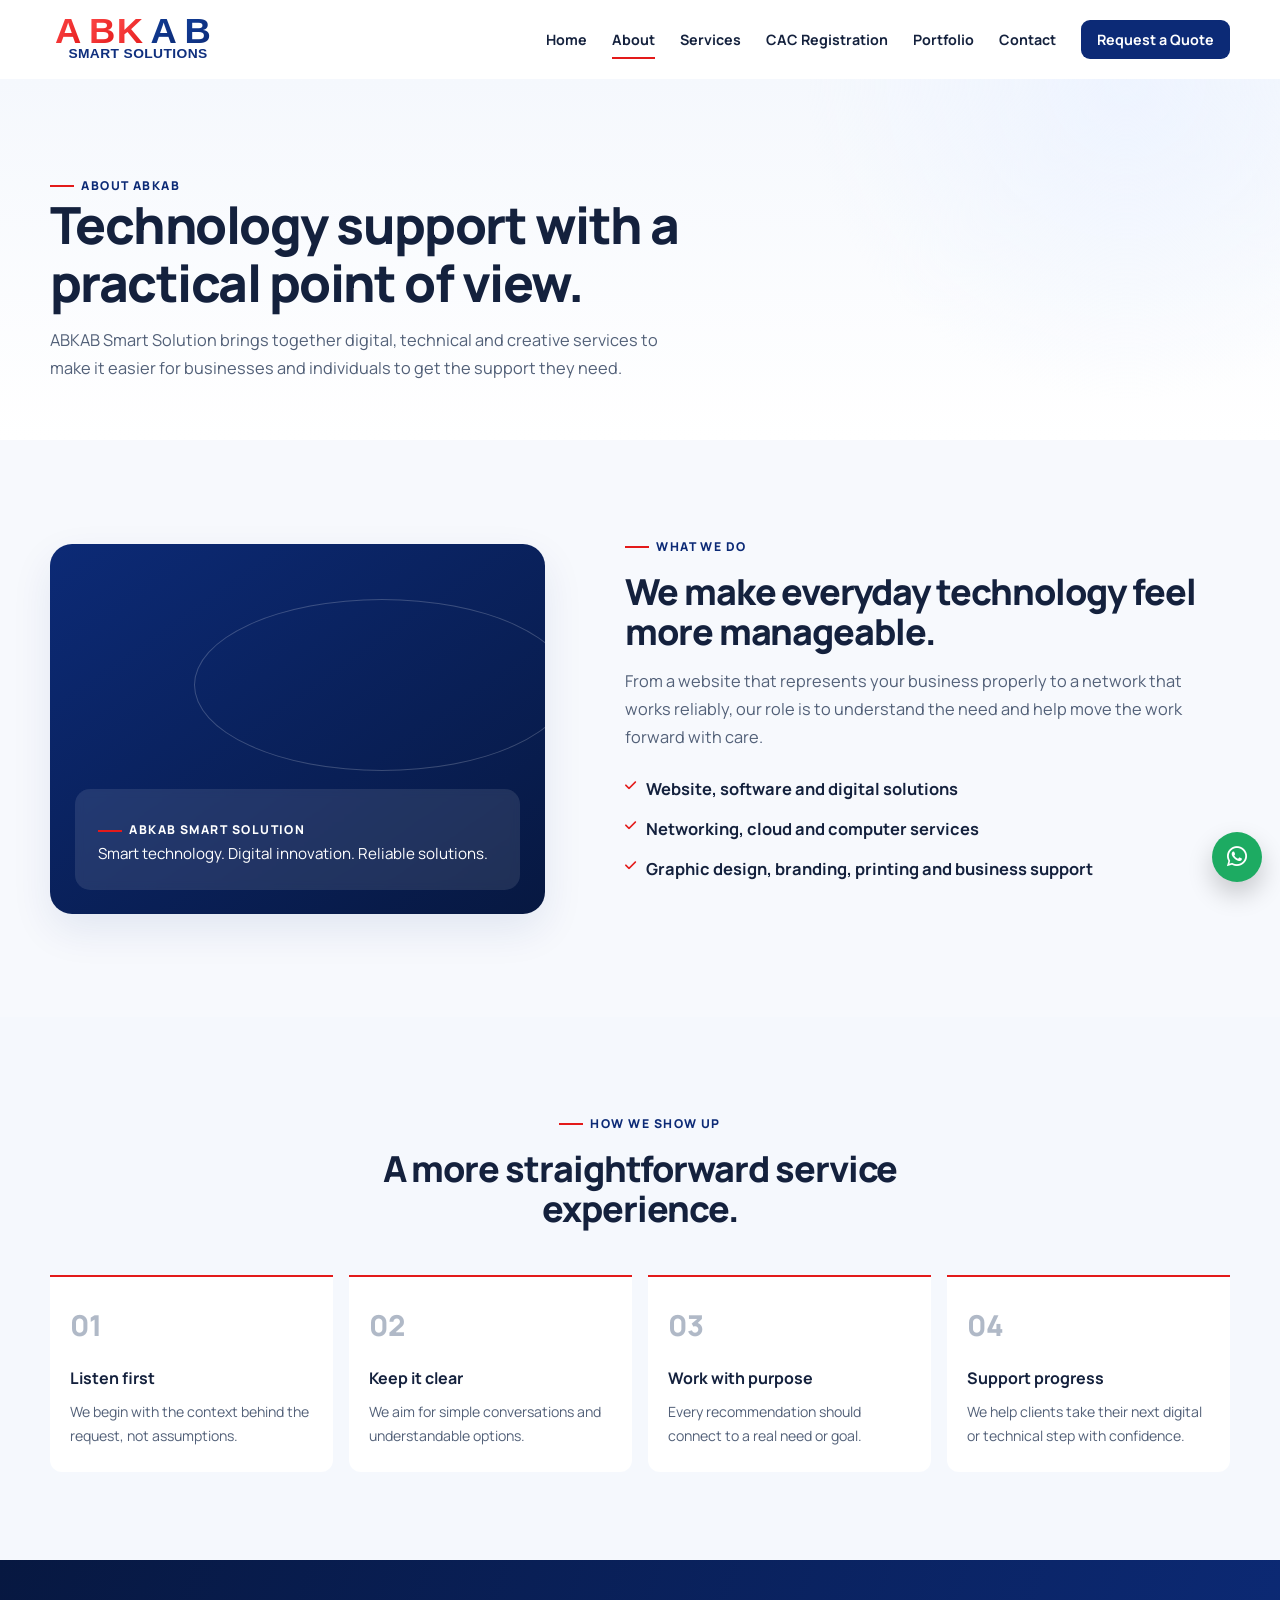
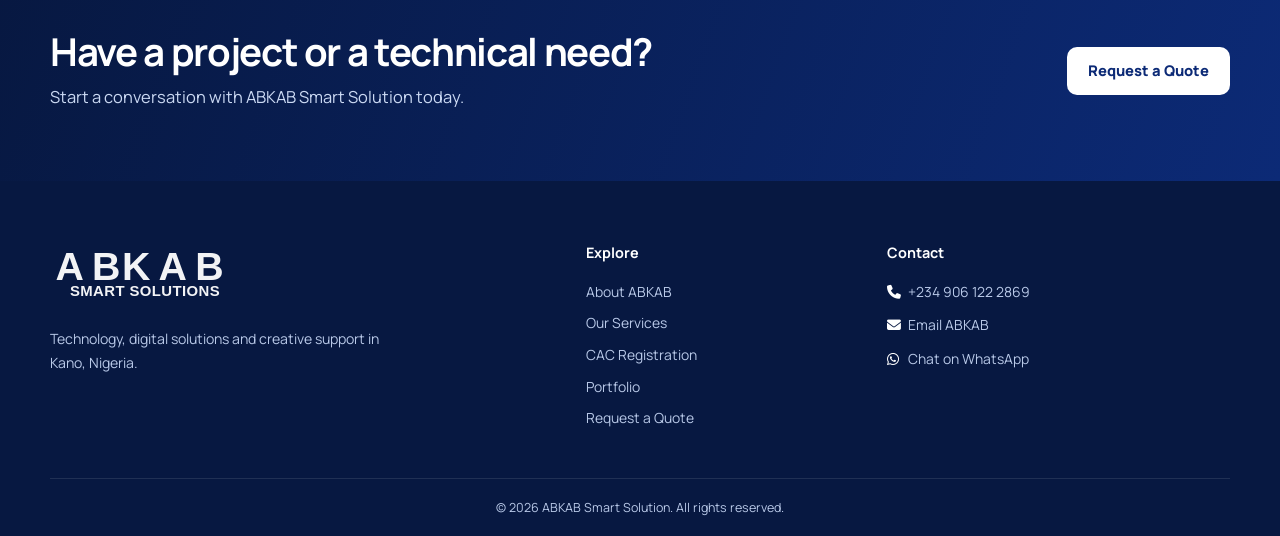
==== commit 4ab4efa5: "Updated website" ====
--- a/ABKAB-SMART-SOLUTION/about.html
+++ b/ABKAB-SMART-SOLUTION/about.html
@@ -1 +1 @@
-﻿<!doctype html><html lang="en"><head><script async src="https://www.googletagmanager.com/gtag/js?id=G-LSYRQ91L4M"></script><script>window.dataLayer=window.dataLayer||[];function gtag(){dataLayer.push(arguments)}gtag('js',new Date());gtag('config','G-LSYRQ91L4M');</script><meta charset="utf-8"><meta name="viewport" content="width=device-width,initial-scale=1"><title>About ABKAB Smart Solution | Technology & Digital Support</title><meta name="description" content="Learn about ABKAB Smart Solution, a Kano-based provider of technology, digital and creative business support."><meta name="robots" content="index, follow, max-image-preview:large"><link rel="canonical" href="https://www.abkabsmartsolution.site/about.html"><link rel="icon" href="/images/favicon.svg" type="image/svg+xml"><link rel="icon" href="/favicon.ico" sizes="any"><link rel="icon" type="image/png" sizes="16x16" href="/images/icons/favicon-16x16.png"><link rel="icon" type="image/png" sizes="32x32" href="/images/icons/favicon-32x32.png"><link rel="apple-touch-icon" sizes="180x180" href="/images/icons/apple-touch-icon.png"><link rel="manifest" href="/site.webmanifest"><meta property="og:type" content="website"><meta property="og:url" content="https://www.abkabsmartsolution.site/about.html"><meta property="og:title" content="About ABKAB Smart Solution"><meta property="og:description" content="Technology and digital support for business and everyday needs."><meta property="og:image" content="https://www.abkabsmartsolution.site/images/abkab-social-preview.png"><meta property="og:image:width" content="1200"><meta property="og:image:height" content="630"><meta property="og:image:type" content="image/png"><meta name="twitter:card" content="summary_large_image"><meta name="theme-color" content="#0c2a76"><link rel="preconnect" href="https://fonts.googleapis.com"><link rel="preconnect" href="https://fonts.gstatic.com" crossorigin><link href="https://fonts.googleapis.com/css2?family=Manrope:wght@400;500;600;700;800&amp;display=swap" rel="stylesheet"><link rel="stylesheet" href="https://cdnjs.cloudflare.com/ajax/libs/font-awesome/6.4.0/css/all.min.css"><link rel="stylesheet" href="css/style.css"><script type="application/ld+json">{"@context":"https://schema.org","@type":"AboutPage","url":"https://www.abkabsmartsolution.site/about.html","name":"About ABKAB Smart Solution","about":{"@type":"Organization","name":"ABKAB Smart Solution","url":"https://www.abkabsmartsolution.site/"}}</script></head><body><a class="skip-link" href="#main-content">Skip to content</a><header class="site-header"><div class="container nav-container"><a class="brand" href="/" aria-label="ABKAB Smart Solution home"><img class="brand-logo-image" src="images/logo.svg" alt="ABKAB Smart Solution"></a><button class="nav-toggle" aria-controls="mainNav" aria-expanded="false" aria-label="Open navigation"><i class="fas fa-bars"></i></button><nav class="main-nav" id="mainNav" aria-label="Primary navigation"><ul><li><a href="/">Home</a></li><li><a class="active" href="about.html">About</a></li><li><a href="services.html">Services</a></li><li><a href="portfolio.html">Portfolio</a></li><li><a href="contact.html">Contact</a></li><li><a class="nav-cta" href="contact.html">Request a Quote</a></li></ul></nav></div></header><main id="main-content"><section class="page-hero"><div class="container"><div class="section-heading"><span class="eyebrow">About ABKAB</span><h1>Technology support with a practical point of view.</h1><p>ABKAB Smart Solution brings together digital, technical and creative services to make it easier for businesses and individuals to get the support they need.</p></div></div></section><section class="section"><div class="container about-grid"><div class="about-panel"><div class="about-panel-content"><span class="eyebrow" style="color:#fff">ABKAB Smart Solution</span><p>Smart technology. Digital innovation. Reliable solutions.</p></div></div><div class="section-heading"><span class="eyebrow">What we do</span><h2>We make everyday technology feel more manageable.</h2><p>From a website that represents your business properly to a network that works reliably, our role is to understand the need and help move the work forward with care.</p><ul class="check-list"><li><i class="fas fa-check"></i>Website, software and digital solutions</li><li><i class="fas fa-check"></i>Networking, cloud and computer services</li><li><i class="fas fa-check"></i>Graphic design, branding, printing and business support</li></ul></div></div></section><section class="section section-soft"><div class="container"><div class="section-heading centered"><span class="eyebrow">How we show up</span><h2>A more straightforward service experience.</h2></div><div class="reason-grid"><article class="reason"><span class="reason-number">01</span><h3>Listen first</h3><p>We begin with the context behind the request, not assumptions.</p></article><article class="reason"><span class="reason-number">02</span><h3>Keep it clear</h3><p>We aim for simple conversations and understandable options.</p></article><article class="reason"><span class="reason-number">03</span><h3>Work with purpose</h3><p>Every recommendation should connect to a real need or goal.</p></article><article class="reason"><span class="reason-number">04</span><h3>Support progress</h3><p>We help clients take their next digital or technical step with confidence.</p></article></div></div></section></main><section class="cta-band"><div class="container"><div><h2>Have a project or a technical need?</h2><p>Start a conversation with ABKAB Smart Solution today.</p></div><a class="btn btn-light" href="contact.html">Request a Quote</a></div></section><footer class="site-footer"><div class="container footer-grid"><div class="footer-brand"><img class="footer-logo" src="images/logo.svg" alt="ABKAB Smart Solution"><p>Technology, digital solutions and creative support in Kano, Nigeria.</p></div><div><h3>Explore</h3><ul class="footer-links"><li><a href="about.html">About ABKAB</a></li><li><a href="services.html">Our Services</a></li><li><a href="portfolio.html">Portfolio</a></li><li><a href="contact.html">Request a Quote</a></li></ul></div><div><h3>Contact</h3><div class="footer-contact"><a href="tel:+2349061222869"><i class="fas fa-phone"></i> +234 906 122 2869</a><a href="mailto:abkabsmartsolution@gmail.com"><i class="fas fa-envelope"></i> Email ABKAB</a><a href="https://wa.me/2349061222869" target="_blank" rel="noopener"><i class="fab fa-whatsapp"></i> Chat on WhatsApp</a></div></div></div><div class="container site-copy">Â© 2026 ABKAB Smart Solution. All rights reserved.</div></footer><a class="whatsapp-float" href="https://wa.me/2349061222869" target="_blank" rel="noopener" aria-label="Chat on WhatsApp"><i class="fab fa-whatsapp"></i></a><script src="js/script.js"></script></body></html>
+﻿<!doctype html><html lang="en"><head><script async src="https://www.googletagmanager.com/gtag/js?id=G-LSYRQ91L4M"></script><script>window.dataLayer=window.dataLayer||[];function gtag(){dataLayer.push(arguments)}gtag('js',new Date());gtag('config','G-LSYRQ91L4M');</script><meta charset="utf-8"><meta name="viewport" content="width=device-width,initial-scale=1"><title>About ABKAB Smart Solution | Technology & Digital Support</title><meta name="description" content="Learn about ABKAB Smart Solution, a Kano-based provider of technology, digital and creative business support."><meta name="robots" content="index, follow, max-image-preview:large"><link rel="canonical" href="https://www.abkabsmartsolution.site/about.html"><link rel="icon" href="/images/favicon.svg" type="image/svg+xml"><link rel="icon" href="/favicon.ico" sizes="any"><link rel="icon" type="image/png" sizes="16x16" href="/images/icons/favicon-16x16.png"><link rel="icon" type="image/png" sizes="32x32" href="/images/icons/favicon-32x32.png"><link rel="apple-touch-icon" sizes="180x180" href="/images/icons/apple-touch-icon.png"><link rel="manifest" href="/site.webmanifest"><meta property="og:type" content="website"><meta property="og:url" content="https://www.abkabsmartsolution.site/about.html"><meta property="og:title" content="About ABKAB Smart Solution"><meta property="og:description" content="Technology and digital support for business and everyday needs."><meta property="og:image" content="https://www.abkabsmartsolution.site/images/abkab-social-preview.jpg"><meta property="og:image:width" content="1200"><meta property="og:image:height" content="630"><meta property="og:image:type" content="image/jpeg"><meta name="twitter:card" content="summary_large_image"><meta name="theme-color" content="#0c2a76"><link rel="preconnect" href="https://fonts.googleapis.com"><link rel="preconnect" href="https://fonts.gstatic.com" crossorigin><link href="https://fonts.googleapis.com/css2?family=Manrope:wght@400;500;600;700;800&amp;display=swap" rel="stylesheet"><link rel="stylesheet" href="https://cdnjs.cloudflare.com/ajax/libs/font-awesome/6.4.0/css/all.min.css"><link rel="stylesheet" href="css/style.css"><script type="application/ld+json">{"@context":"https://schema.org","@type":"AboutPage","url":"https://www.abkabsmartsolution.site/about.html","name":"About ABKAB Smart Solution","about":{"@type":"Organization","name":"ABKAB Smart Solution","url":"https://www.abkabsmartsolution.site/"}}</script></head><body><a class="skip-link" href="#main-content">Skip to content</a><header class="site-header"><div class="container nav-container"><a class="brand" href="/" aria-label="ABKAB Smart Solution home"><img class="brand-logo-image" src="images/logo.svg" alt="ABKAB Smart Solution"></a><button class="nav-toggle" aria-controls="mainNav" aria-expanded="false" aria-label="Open navigation"><i class="fas fa-bars"></i></button><nav class="main-nav" id="mainNav" aria-label="Primary navigation"><ul><li><a href="/">Home</a></li><li><a class="active" href="about.html">About</a></li><li><a href="services.html">Services</a></li><li><a href="cac.html">CAC Registration</a></li><li><a href="portfolio.html">Portfolio</a></li><li><a href="contact.html">Contact</a></li><li><a class="nav-cta" href="contact.html">Request a Quote</a></li></ul></nav></div></header><main id="main-content"><section class="page-hero"><div class="container"><div class="section-heading"><span class="eyebrow">About ABKAB</span><h1>Technology support with a practical point of view.</h1><p>ABKAB Smart Solution brings together digital, technical and creative services to make it easier for businesses and individuals to get the support they need.</p></div></div></section><section class="section"><div class="container about-grid"><div class="about-panel"><div class="about-panel-content"><span class="eyebrow" style="color:#fff">ABKAB Smart Solution</span><p>Smart technology. Digital innovation. Reliable solutions.</p></div></div><div class="section-heading"><span class="eyebrow">What we do</span><h2>We make everyday technology feel more manageable.</h2><p>From a website that represents your business properly to a network that works reliably, our role is to understand the need and help move the work forward with care.</p><ul class="check-list"><li><i class="fas fa-check"></i>Website, software and digital solutions</li><li><i class="fas fa-check"></i>Networking, cloud and computer services</li><li><i class="fas fa-check"></i>Graphic design, branding, printing and business support</li></ul></div></div></section><section class="section section-soft"><div class="container"><div class="section-heading centered"><span class="eyebrow">How we show up</span><h2>A more straightforward service experience.</h2></div><div class="reason-grid"><article class="reason"><span class="reason-number">01</span><h3>Listen first</h3><p>We begin with the context behind the request, not assumptions.</p></article><article class="reason"><span class="reason-number">02</span><h3>Keep it clear</h3><p>We aim for simple conversations and understandable options.</p></article><article class="reason"><span class="reason-number">03</span><h3>Work with purpose</h3><p>Every recommendation should connect to a real need or goal.</p></article><article class="reason"><span class="reason-number">04</span><h3>Support progress</h3><p>We help clients take their next digital or technical step with confidence.</p></article></div></div></section></main><section class="cta-band"><div class="container"><div><h2>Have a project or a technical need?</h2><p>Start a conversation with ABKAB Smart Solution today.</p></div><a class="btn btn-light" href="contact.html">Request a Quote</a></div></section><footer class="site-footer"><div class="container footer-grid"><div class="footer-brand"><img class="footer-logo" src="images/logo.svg" alt="ABKAB Smart Solution"><p>Technology, digital solutions and creative support in Kano, Nigeria.</p></div><div><h3>Explore</h3><ul class="footer-links"><li><a href="about.html">About ABKAB</a></li><li><a href="services.html">Our Services</a></li><li><a href="cac.html">CAC Registration</a></li><li><a href="portfolio.html">Portfolio</a></li><li><a href="contact.html">Request a Quote</a></li></ul></div><div><h3>Contact</h3><div class="footer-contact"><a href="tel:+2349061222869"><i class="fas fa-phone"></i> +234 906 122 2869</a><a href="mailto:abkabsmartsolution@gmail.com"><i class="fas fa-envelope"></i> Email ABKAB</a><a href="https://wa.me/2349061222869" target="_blank" rel="noopener"><i class="fab fa-whatsapp"></i> Chat on WhatsApp</a></div></div></div><div class="container site-copy">&copy; 2026 ABKAB Smart Solution. All rights reserved.</div></footer><a class="whatsapp-float" href="https://wa.me/2349061222869" target="_blank" rel="noopener" aria-label="Chat on WhatsApp"><i class="fab fa-whatsapp"></i></a><script src="js/script.js"></script></body></html>
--- a/ABKAB-SMART-SOLUTION/css/style.css
+++ b/ABKAB-SMART-SOLUTION/css/style.css
@@ -49,3 +49,9 @@
   .form-status.success{color:#4ade80}.form-status.error{color:#f87171}
   .reveal{opacity:0;transform:translateY(15px)}
 }
+
+/* CAC registration */
+.cac-hero .section-heading{max-width:760px}.trust-grid{display:grid;grid-template-columns:repeat(3,1fr);gap:18px}.trust-card{padding:24px;border:1px solid var(--line);border-radius:var(--radius);background:var(--card)}.trust-card i{display:grid;place-items:center;width:44px;height:44px;border-radius:12px;background:var(--pale);color:var(--primary);font-size:1.15rem}.trust-card h2{margin-top:16px;color:var(--ink);font-size:1.08rem}.trust-card p{margin-top:8px;font-size:.88rem}.cac-layout{display:grid;grid-template-columns:1fr 320px;gap:28px;align-items:start}.cac-form fieldset{min-width:0;margin:26px 0 0;padding:0;border:0}.cac-form legend{width:100%;padding-bottom:12px;border-bottom:1px solid var(--line);color:var(--ink);font-size:1.02rem;font-weight:800}.field small{font-size:.76rem;color:var(--text-muted)}.field-error{min-height:18px;color:#b42318;font-size:.76rem;font-weight:800}.field.is-invalid input,.field.is-invalid select,.field.is-invalid textarea,.upload-card.is-invalid input{border-color:#b42318;box-shadow:0 0 0 3px rgba(180,35,24,.11)}.upload-grid{display:grid;grid-template-columns:repeat(3,1fr);gap:14px;margin-top:20px}.upload-card{display:grid;gap:10px;padding:18px;border:1px solid var(--line);border-radius:14px;background:var(--surface-alt)}.upload-card label{color:var(--ink);font-size:.83rem;font-weight:800}.upload-card input{width:100%;font-size:.82rem}.file-meta{min-height:22px;color:var(--text-muted);font-size:.78rem;font-weight:700}.file-preview{width:100%;max-height:150px;object-fit:contain;border:1px solid var(--line);border-radius:10px;background:var(--surface)}.cac-sidebar{position:sticky;top:100px;padding:24px;border:1px solid var(--line);border-radius:var(--radius);background:var(--card);box-shadow:var(--shadow)}.cac-sidebar h2{color:var(--ink);font-size:1.15rem}.success-panel{max-width:720px;margin:auto;padding:34px;border:1px solid var(--line);border-radius:var(--radius);background:var(--card);box-shadow:var(--shadow);text-align:center}.success-panel>i{color:#20a563;font-size:2.6rem}.success-panel h2{margin-top:14px;color:var(--ink);font-size:1.65rem;line-height:1.2}.success-panel p{margin-top:12px}.success-panel .hero-actions{justify-content:center}
+@media(max-width:850px){.cac-layout{grid-template-columns:1fr}.trust-grid{grid-template-columns:repeat(2,1fr)}.cac-sidebar{position:static}}
+@media(max-width:560px){.trust-grid,.upload-grid{grid-template-columns:1fr}.success-panel{padding:26px 20px}}
+@media(prefers-color-scheme:dark){.field-error{color:#f87171}.field.is-invalid input,.field.is-invalid select,.field.is-invalid textarea,.upload-card.is-invalid input{border-color:#f87171}}
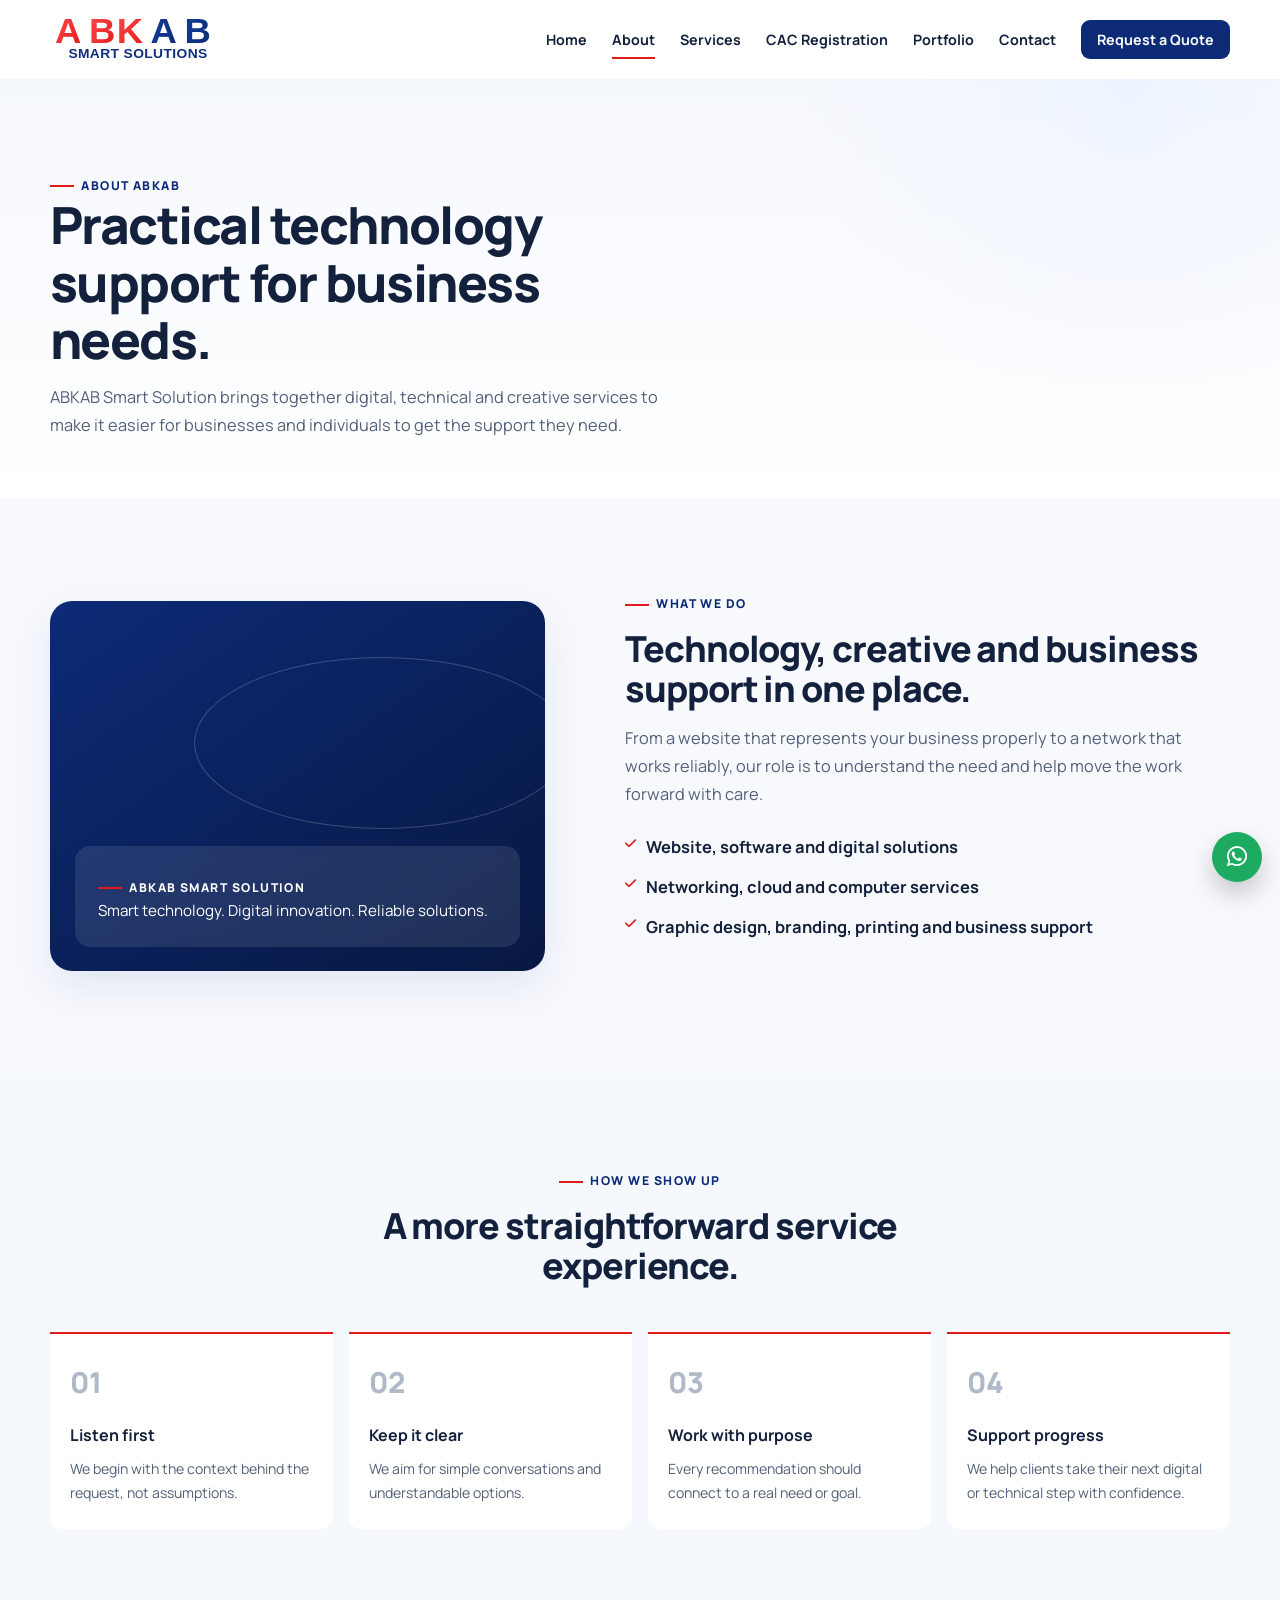
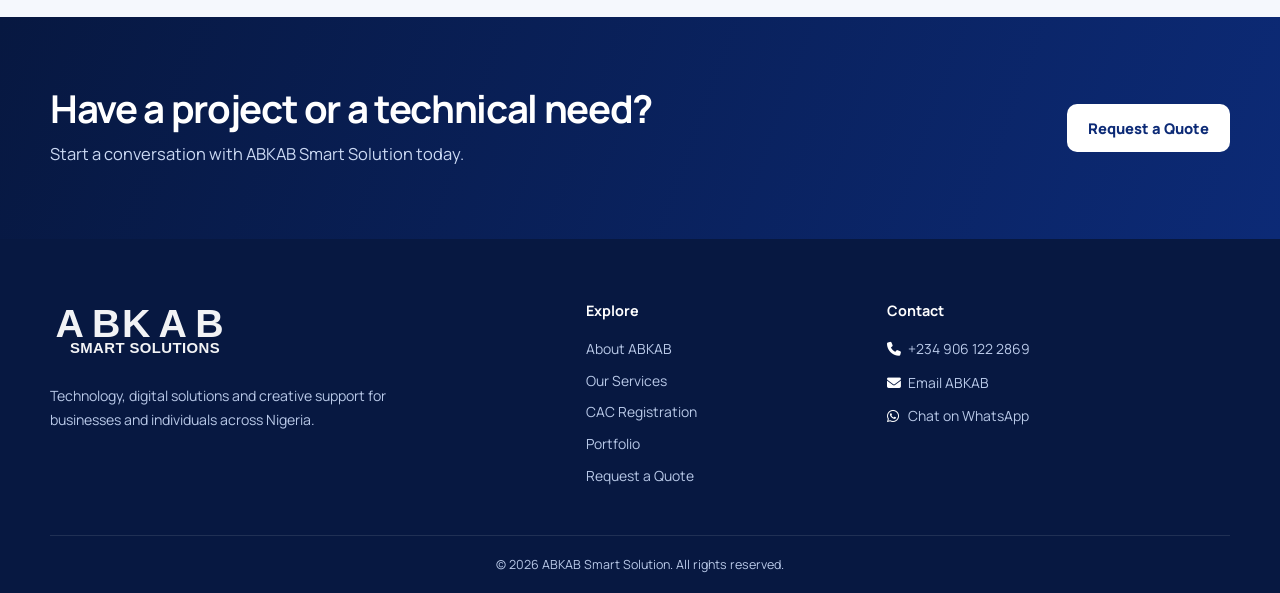
==== commit ef4d504f: "Updated website" ====
--- a/ABKAB-SMART-SOLUTION/about.html
+++ b/ABKAB-SMART-SOLUTION/about.html
@@ -1 +1 @@
-﻿<!doctype html><html lang="en"><head><script async src="https://www.googletagmanager.com/gtag/js?id=G-LSYRQ91L4M"></script><script>window.dataLayer=window.dataLayer||[];function gtag(){dataLayer.push(arguments)}gtag('js',new Date());gtag('config','G-LSYRQ91L4M');</script><meta charset="utf-8"><meta name="viewport" content="width=device-width,initial-scale=1"><title>About ABKAB Smart Solution | Technology & Digital Support</title><meta name="description" content="Learn about ABKAB Smart Solution, a Kano-based provider of technology, digital and creative business support."><meta name="robots" content="index, follow, max-image-preview:large"><link rel="canonical" href="https://www.abkabsmartsolution.site/about.html"><link rel="icon" href="/images/favicon.svg" type="image/svg+xml"><link rel="icon" href="/favicon.ico" sizes="any"><link rel="icon" type="image/png" sizes="16x16" href="/images/icons/favicon-16x16.png"><link rel="icon" type="image/png" sizes="32x32" href="/images/icons/favicon-32x32.png"><link rel="apple-touch-icon" sizes="180x180" href="/images/icons/apple-touch-icon.png"><link rel="manifest" href="/site.webmanifest"><meta property="og:type" content="website"><meta property="og:url" content="https://www.abkabsmartsolution.site/about.html"><meta property="og:title" content="About ABKAB Smart Solution"><meta property="og:description" content="Technology and digital support for business and everyday needs."><meta property="og:image" content="https://www.abkabsmartsolution.site/images/abkab-social-preview.jpg"><meta property="og:image:width" content="1200"><meta property="og:image:height" content="630"><meta property="og:image:type" content="image/jpeg"><meta name="twitter:card" content="summary_large_image"><meta name="theme-color" content="#0c2a76"><link rel="preconnect" href="https://fonts.googleapis.com"><link rel="preconnect" href="https://fonts.gstatic.com" crossorigin><link href="https://fonts.googleapis.com/css2?family=Manrope:wght@400;500;600;700;800&amp;display=swap" rel="stylesheet"><link rel="stylesheet" href="https://cdnjs.cloudflare.com/ajax/libs/font-awesome/6.4.0/css/all.min.css"><link rel="stylesheet" href="css/style.css"><script type="application/ld+json">{"@context":"https://schema.org","@type":"AboutPage","url":"https://www.abkabsmartsolution.site/about.html","name":"About ABKAB Smart Solution","about":{"@type":"Organization","name":"ABKAB Smart Solution","url":"https://www.abkabsmartsolution.site/"}}</script></head><body><a class="skip-link" href="#main-content">Skip to content</a><header class="site-header"><div class="container nav-container"><a class="brand" href="/" aria-label="ABKAB Smart Solution home"><img class="brand-logo-image" src="images/logo.svg" alt="ABKAB Smart Solution"></a><button class="nav-toggle" aria-controls="mainNav" aria-expanded="false" aria-label="Open navigation"><i class="fas fa-bars"></i></button><nav class="main-nav" id="mainNav" aria-label="Primary navigation"><ul><li><a href="/">Home</a></li><li><a class="active" href="about.html">About</a></li><li><a href="services.html">Services</a></li><li><a href="cac.html">CAC Registration</a></li><li><a href="portfolio.html">Portfolio</a></li><li><a href="contact.html">Contact</a></li><li><a class="nav-cta" href="contact.html">Request a Quote</a></li></ul></nav></div></header><main id="main-content"><section class="page-hero"><div class="container"><div class="section-heading"><span class="eyebrow">About ABKAB</span><h1>Technology support with a practical point of view.</h1><p>ABKAB Smart Solution brings together digital, technical and creative services to make it easier for businesses and individuals to get the support they need.</p></div></div></section><section class="section"><div class="container about-grid"><div class="about-panel"><div class="about-panel-content"><span class="eyebrow" style="color:#fff">ABKAB Smart Solution</span><p>Smart technology. Digital innovation. Reliable solutions.</p></div></div><div class="section-heading"><span class="eyebrow">What we do</span><h2>We make everyday technology feel more manageable.</h2><p>From a website that represents your business properly to a network that works reliably, our role is to understand the need and help move the work forward with care.</p><ul class="check-list"><li><i class="fas fa-check"></i>Website, software and digital solutions</li><li><i class="fas fa-check"></i>Networking, cloud and computer services</li><li><i class="fas fa-check"></i>Graphic design, branding, printing and business support</li></ul></div></div></section><section class="section section-soft"><div class="container"><div class="section-heading centered"><span class="eyebrow">How we show up</span><h2>A more straightforward service experience.</h2></div><div class="reason-grid"><article class="reason"><span class="reason-number">01</span><h3>Listen first</h3><p>We begin with the context behind the request, not assumptions.</p></article><article class="reason"><span class="reason-number">02</span><h3>Keep it clear</h3><p>We aim for simple conversations and understandable options.</p></article><article class="reason"><span class="reason-number">03</span><h3>Work with purpose</h3><p>Every recommendation should connect to a real need or goal.</p></article><article class="reason"><span class="reason-number">04</span><h3>Support progress</h3><p>We help clients take their next digital or technical step with confidence.</p></article></div></div></section></main><section class="cta-band"><div class="container"><div><h2>Have a project or a technical need?</h2><p>Start a conversation with ABKAB Smart Solution today.</p></div><a class="btn btn-light" href="contact.html">Request a Quote</a></div></section><footer class="site-footer"><div class="container footer-grid"><div class="footer-brand"><img class="footer-logo" src="images/logo.svg" alt="ABKAB Smart Solution"><p>Technology, digital solutions and creative support in Kano, Nigeria.</p></div><div><h3>Explore</h3><ul class="footer-links"><li><a href="about.html">About ABKAB</a></li><li><a href="services.html">Our Services</a></li><li><a href="cac.html">CAC Registration</a></li><li><a href="portfolio.html">Portfolio</a></li><li><a href="contact.html">Request a Quote</a></li></ul></div><div><h3>Contact</h3><div class="footer-contact"><a href="tel:+2349061222869"><i class="fas fa-phone"></i> +234 906 122 2869</a><a href="mailto:abkabsmartsolution@gmail.com"><i class="fas fa-envelope"></i> Email ABKAB</a><a href="https://wa.me/2349061222869" target="_blank" rel="noopener"><i class="fab fa-whatsapp"></i> Chat on WhatsApp</a></div></div></div><div class="container site-copy">&copy; 2026 ABKAB Smart Solution. All rights reserved.</div></footer><a class="whatsapp-float" href="https://wa.me/2349061222869" target="_blank" rel="noopener" aria-label="Chat on WhatsApp"><i class="fab fa-whatsapp"></i></a><script src="js/script.js"></script></body></html>
+<!doctype html><html lang="en"><head><script async src="https://www.googletagmanager.com/gtag/js?id=G-LSYRQ91L4M"></script><script>window.dataLayer=window.dataLayer||[];function gtag(){dataLayer.push(arguments)}gtag('js',new Date());gtag('config','G-LSYRQ91L4M');</script><meta charset="utf-8"><meta name="viewport" content="width=device-width,initial-scale=1"><title>About ABKAB Smart Solution | Technology & Digital Support</title><meta name="description" content="Learn about ABKAB Smart Solution, a Nigeria-based provider of technology, digital and creative business support."><meta name="robots" content="index, follow, max-image-preview:large"><link rel="canonical" href="https://www.abkabsmartsolution.site/about.html"><link rel="icon" href="/images/favicon.svg" type="image/svg+xml"><link rel="icon" href="/favicon.ico" sizes="any"><link rel="icon" type="image/png" sizes="16x16" href="/images/icons/favicon-16x16.png"><link rel="icon" type="image/png" sizes="32x32" href="/images/icons/favicon-32x32.png"><link rel="apple-touch-icon" sizes="180x180" href="/images/icons/apple-touch-icon.png"><link rel="manifest" href="/site.webmanifest"><meta property="og:type" content="website"><meta property="og:url" content="https://www.abkabsmartsolution.site/about.html"><meta property="og:title" content="About ABKAB Smart Solution"><meta property="og:description" content="Technology and digital support for business and everyday needs."><meta property="og:image" content="https://www.abkabsmartsolution.site/images/abkab-social-preview.jpg"><meta property="og:image:width" content="1200"><meta property="og:image:height" content="630"><meta property="og:image:type" content="image/jpeg"><meta name="twitter:card" content="summary_large_image"><meta name="theme-color" content="#0c2a76"><link rel="preconnect" href="https://fonts.googleapis.com"><link rel="preconnect" href="https://fonts.gstatic.com" crossorigin><link href="https://fonts.googleapis.com/css2?family=Manrope:wght@400;500;600;700;800&amp;display=swap" rel="stylesheet"><link rel="stylesheet" href="https://cdnjs.cloudflare.com/ajax/libs/font-awesome/6.4.0/css/all.min.css"><link rel="stylesheet" href="css/style.css"><script type="application/ld+json">{"@context":"https://schema.org","@type":"AboutPage","url":"https://www.abkabsmartsolution.site/about.html","name":"About ABKAB Smart Solution","about":{"@type":"Organization","name":"ABKAB Smart Solution","url":"https://www.abkabsmartsolution.site/"}}</script></head><body><a class="skip-link" href="#main-content">Skip to content</a><header class="site-header"><div class="container nav-container"><a class="brand" href="/" aria-label="ABKAB Smart Solution home"><img class="brand-logo-image" src="images/logo.svg" alt="ABKAB Smart Solution"></a><button class="nav-toggle" aria-controls="mainNav" aria-expanded="false" aria-label="Open navigation"><i class="fas fa-bars"></i></button><nav class="main-nav" id="mainNav" aria-label="Primary navigation"><ul><li><a href="/">Home</a></li><li><a class="active" href="about.html">About</a></li><li><a href="services.html">Services</a></li><li><a href="cac.html">CAC Registration</a></li><li><a href="portfolio.html">Portfolio</a></li><li><a href="contact.html">Contact</a></li><li><a class="nav-cta" href="contact.html">Request a Quote</a></li></ul></nav></div></header><main id="main-content"><section class="page-hero"><div class="container"><div class="section-heading"><span class="eyebrow">About ABKAB</span><h1>Practical technology support for business needs.</h1><p>ABKAB Smart Solution brings together digital, technical and creative services to make it easier for businesses and individuals to get the support they need.</p></div></div></section><section class="section"><div class="container about-grid"><div class="about-panel"><div class="about-panel-content"><span class="eyebrow" style="color:#fff">ABKAB Smart Solution</span><p>Smart technology. Digital innovation. Reliable solutions.</p></div></div><div class="section-heading"><span class="eyebrow">What we do</span><h2>Technology, creative and business support in one place.</h2><p>From a website that represents your business properly to a network that works reliably, our role is to understand the need and help move the work forward with care.</p><ul class="check-list"><li><i class="fas fa-check"></i>Website, software and digital solutions</li><li><i class="fas fa-check"></i>Networking, cloud and computer services</li><li><i class="fas fa-check"></i>Graphic design, branding, printing and business support</li></ul></div></div></section><section class="section section-soft"><div class="container"><div class="section-heading centered"><span class="eyebrow">How we show up</span><h2>A more straightforward service experience.</h2></div><div class="reason-grid"><article class="reason"><span class="reason-number">01</span><h3>Listen first</h3><p>We begin with the context behind the request, not assumptions.</p></article><article class="reason"><span class="reason-number">02</span><h3>Keep it clear</h3><p>We aim for simple conversations and understandable options.</p></article><article class="reason"><span class="reason-number">03</span><h3>Work with purpose</h3><p>Every recommendation should connect to a real need or goal.</p></article><article class="reason"><span class="reason-number">04</span><h3>Support progress</h3><p>We help clients take their next digital or technical step with confidence.</p></article></div></div></section></main><section class="cta-band"><div class="container"><div><h2>Have a project or a technical need?</h2><p>Start a conversation with ABKAB Smart Solution today.</p></div><a class="btn btn-light" href="contact.html">Request a Quote</a></div></section><footer class="site-footer"><div class="container footer-grid"><div class="footer-brand"><img class="footer-logo" src="images/logo.svg" alt="ABKAB Smart Solution"><p>Technology, digital solutions and creative support for businesses and individuals across Nigeria.</p></div><div><h3>Explore</h3><ul class="footer-links"><li><a href="about.html">About ABKAB</a></li><li><a href="services.html">Our Services</a></li><li><a href="cac.html">CAC Registration</a></li><li><a href="portfolio.html">Portfolio</a></li><li><a href="contact.html">Request a Quote</a></li></ul></div><div><h3>Contact</h3><div class="footer-contact"><a href="tel:+2349061222869"><i class="fas fa-phone"></i> +234 906 122 2869</a><a href="mailto:abkabsmartsolution@gmail.com"><i class="fas fa-envelope"></i> Email ABKAB</a><a href="https://wa.me/2349061222869" target="_blank" rel="noopener"><i class="fab fa-whatsapp"></i> Chat on WhatsApp</a></div></div></div><div class="container site-copy">&copy; 2026 ABKAB Smart Solution. All rights reserved.</div></footer><a class="whatsapp-float" href="https://wa.me/2349061222869" target="_blank" rel="noopener" aria-label="Chat on WhatsApp"><i class="fab fa-whatsapp"></i></a><script src="js/script.js"></script></body></html>
--- a/ABKAB-SMART-SOLUTION/css/style.css
+++ b/ABKAB-SMART-SOLUTION/css/style.css
@@ -55,3 +55,8 @@
 @media(max-width:850px){.cac-layout{grid-template-columns:1fr}.trust-grid{grid-template-columns:repeat(2,1fr)}.cac-sidebar{position:static}}
 @media(max-width:560px){.trust-grid,.upload-grid{grid-template-columns:1fr}.success-panel{padding:26px 20px}}
 @media(prefers-color-scheme:dark){.field-error{color:#f87171}.field.is-invalid input,.field.is-invalid select,.field.is-invalid textarea,.upload-card.is-invalid input{border-color:#f87171}}
+/* Service request portal */
+.service-portal-grid .service-detail{display:flex;flex-direction:column}.service-portal-grid .service-detail ul{margin-bottom:22px}.service-portal-grid .service-detail .btn{align-self:flex-start;margin-top:auto}.request-hero-grid{display:grid;grid-template-columns:1fr 300px;gap:36px;align-items:center}.request-summary{display:grid;grid-template-columns:auto 1fr;gap:8px 13px;padding:22px;border:1px solid var(--line);border-radius:var(--radius);background:var(--card);box-shadow:var(--shadow)}.request-summary span{display:grid;place-items:center;width:58px;height:26px;border-radius:999px;background:var(--pale);color:var(--primary);font-size:.7rem;font-weight:800;text-transform:uppercase}.request-summary strong{align-self:center;color:var(--ink);font-size:.86rem}.request-layout{display:grid;grid-template-columns:1fr 320px;gap:28px;align-items:start}.request-form fieldset{min-width:0;margin:26px 0 0;padding:0;border:0}.request-form legend{width:100%;padding-bottom:12px;border-bottom:1px solid var(--line);color:var(--ink);font-size:1.02rem;font-weight:800}.checkbox-grid{display:grid;grid-template-columns:repeat(2,1fr);gap:10px}.check-option{display:flex;align-items:center;gap:9px;padding:11px 12px;border:1px solid var(--line);border-radius:10px;background:var(--surface-alt);color:var(--ink);font-size:.83rem;font-weight:700}.check-option input{width:auto;accent-color:var(--navy)}.request-reference{margin-top:16px;color:var(--ink);font-weight:800}.request-sidebar{top:100px}
+@media(max-width:850px){.request-hero-grid,.request-layout{grid-template-columns:1fr}.request-summary{max-width:520px}.request-sidebar{position:static}}
+@media(max-width:560px){.service-portal-grid .service-detail .btn{width:100%}.checkbox-grid{grid-template-columns:1fr}.request-summary{grid-template-columns:1fr;gap:8px}.request-summary span{width:max-content;padding:0 10px}.check-option{align-items:flex-start}.check-option input{margin-top:4px}}
+@media(prefers-color-scheme:dark){.check-option input{accent-color:var(--primary)}}
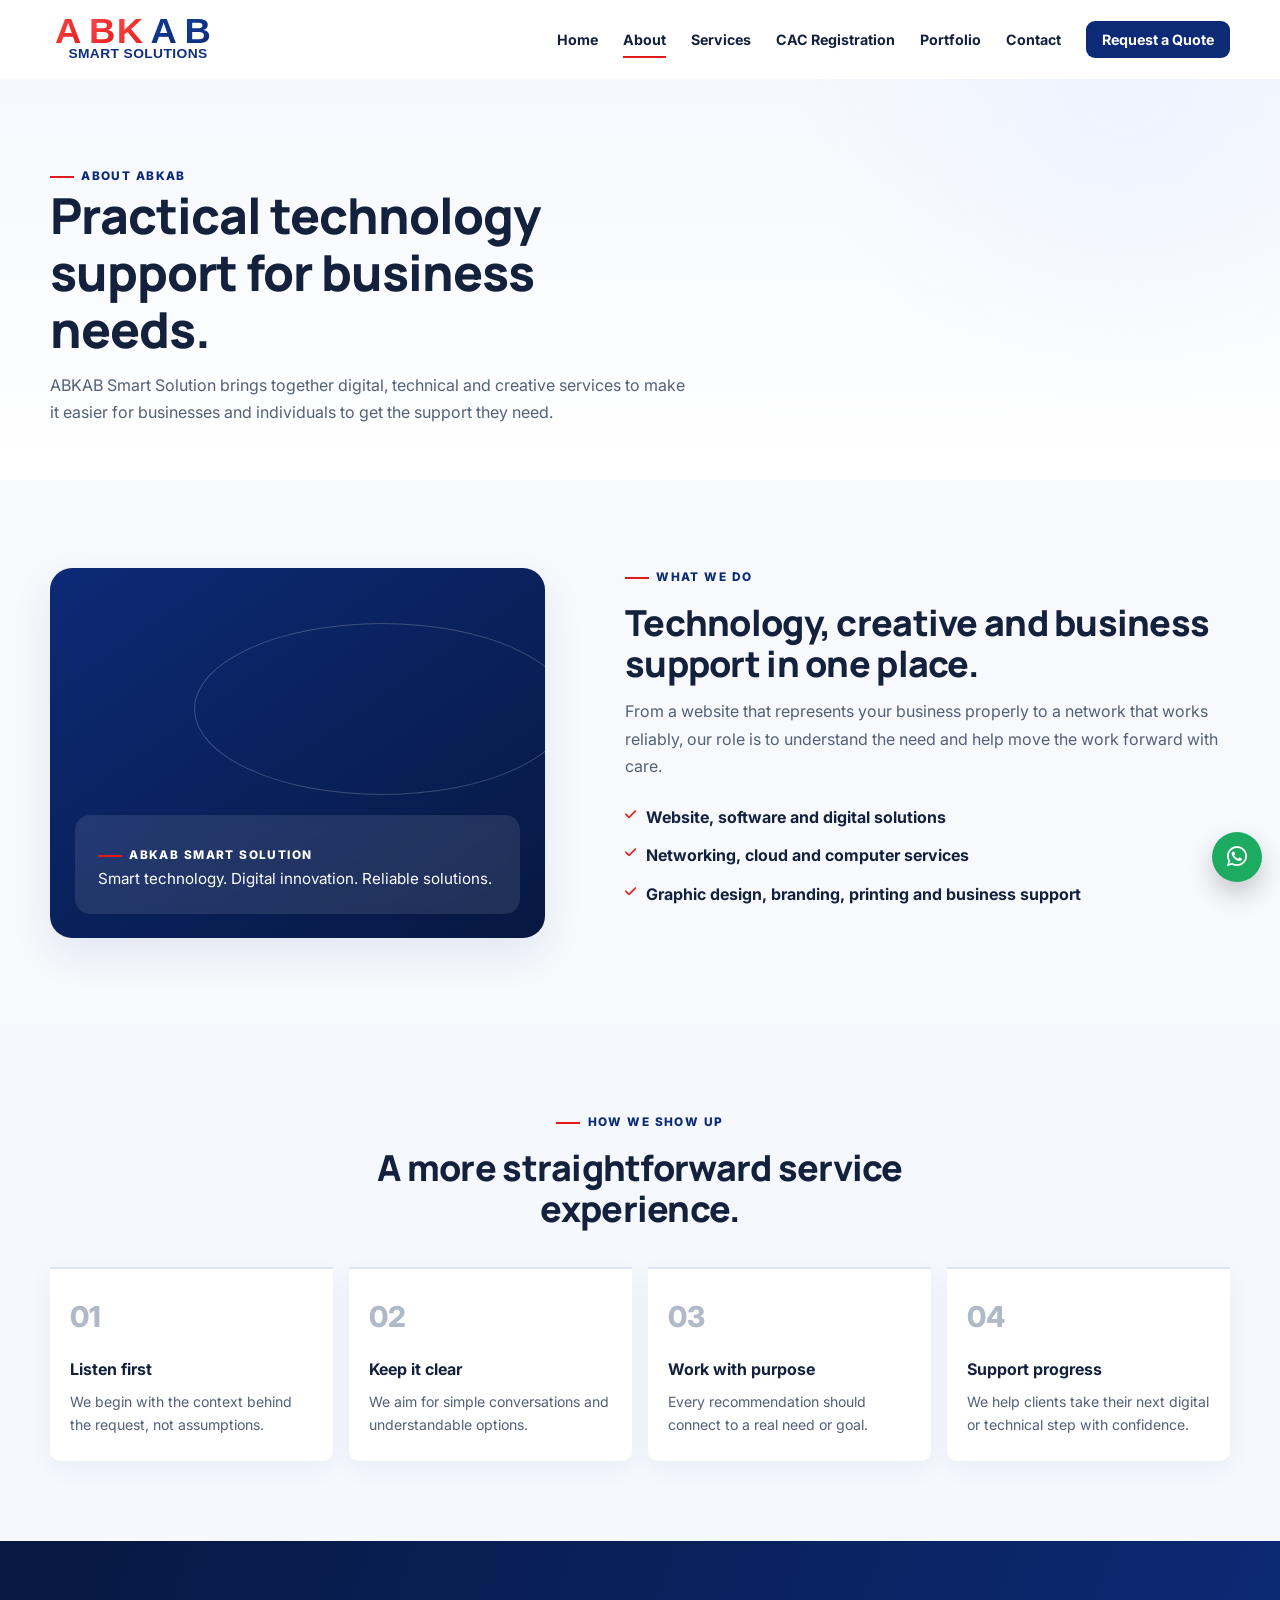
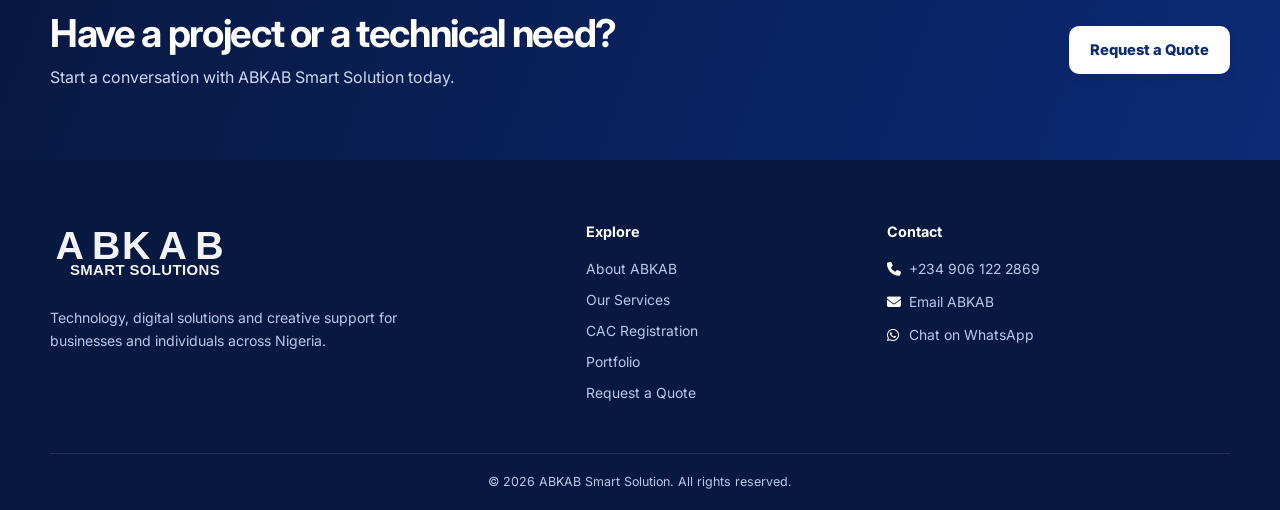
==== commit 9a13b964: "Updated website" ====
--- a/ABKAB-SMART-SOLUTION/about.html
+++ b/ABKAB-SMART-SOLUTION/about.html
@@ -1 +1 @@
-<!doctype html><html lang="en"><head><script async src="https://www.googletagmanager.com/gtag/js?id=G-LSYRQ91L4M"></script><script>window.dataLayer=window.dataLayer||[];function gtag(){dataLayer.push(arguments)}gtag('js',new Date());gtag('config','G-LSYRQ91L4M');</script><meta charset="utf-8"><meta name="viewport" content="width=device-width,initial-scale=1"><title>About ABKAB Smart Solution | Technology & Digital Support</title><meta name="description" content="Learn about ABKAB Smart Solution, a Nigeria-based provider of technology, digital and creative business support."><meta name="robots" content="index, follow, max-image-preview:large"><link rel="canonical" href="https://www.abkabsmartsolution.site/about.html"><link rel="icon" href="/images/favicon.svg" type="image/svg+xml"><link rel="icon" href="/favicon.ico" sizes="any"><link rel="icon" type="image/png" sizes="16x16" href="/images/icons/favicon-16x16.png"><link rel="icon" type="image/png" sizes="32x32" href="/images/icons/favicon-32x32.png"><link rel="apple-touch-icon" sizes="180x180" href="/images/icons/apple-touch-icon.png"><link rel="manifest" href="/site.webmanifest"><meta property="og:type" content="website"><meta property="og:url" content="https://www.abkabsmartsolution.site/about.html"><meta property="og:title" content="About ABKAB Smart Solution"><meta property="og:description" content="Technology and digital support for business and everyday needs."><meta property="og:image" content="https://www.abkabsmartsolution.site/images/abkab-social-preview.jpg"><meta property="og:image:width" content="1200"><meta property="og:image:height" content="630"><meta property="og:image:type" content="image/jpeg"><meta name="twitter:card" content="summary_large_image"><meta name="theme-color" content="#0c2a76"><link rel="preconnect" href="https://fonts.googleapis.com"><link rel="preconnect" href="https://fonts.gstatic.com" crossorigin><link href="https://fonts.googleapis.com/css2?family=Manrope:wght@400;500;600;700;800&amp;display=swap" rel="stylesheet"><link rel="stylesheet" href="https://cdnjs.cloudflare.com/ajax/libs/font-awesome/6.4.0/css/all.min.css"><link rel="stylesheet" href="css/style.css"><script type="application/ld+json">{"@context":"https://schema.org","@type":"AboutPage","url":"https://www.abkabsmartsolution.site/about.html","name":"About ABKAB Smart Solution","about":{"@type":"Organization","name":"ABKAB Smart Solution","url":"https://www.abkabsmartsolution.site/"}}</script></head><body><a class="skip-link" href="#main-content">Skip to content</a><header class="site-header"><div class="container nav-container"><a class="brand" href="/" aria-label="ABKAB Smart Solution home"><img class="brand-logo-image" src="images/logo.svg" alt="ABKAB Smart Solution"></a><button class="nav-toggle" aria-controls="mainNav" aria-expanded="false" aria-label="Open navigation"><i class="fas fa-bars"></i></button><nav class="main-nav" id="mainNav" aria-label="Primary navigation"><ul><li><a href="/">Home</a></li><li><a class="active" href="about.html">About</a></li><li><a href="services.html">Services</a></li><li><a href="cac.html">CAC Registration</a></li><li><a href="portfolio.html">Portfolio</a></li><li><a href="contact.html">Contact</a></li><li><a class="nav-cta" href="contact.html">Request a Quote</a></li></ul></nav></div></header><main id="main-content"><section class="page-hero"><div class="container"><div class="section-heading"><span class="eyebrow">About ABKAB</span><h1>Practical technology support for business needs.</h1><p>ABKAB Smart Solution brings together digital, technical and creative services to make it easier for businesses and individuals to get the support they need.</p></div></div></section><section class="section"><div class="container about-grid"><div class="about-panel"><div class="about-panel-content"><span class="eyebrow" style="color:#fff">ABKAB Smart Solution</span><p>Smart technology. Digital innovation. Reliable solutions.</p></div></div><div class="section-heading"><span class="eyebrow">What we do</span><h2>Technology, creative and business support in one place.</h2><p>From a website that represents your business properly to a network that works reliably, our role is to understand the need and help move the work forward with care.</p><ul class="check-list"><li><i class="fas fa-check"></i>Website, software and digital solutions</li><li><i class="fas fa-check"></i>Networking, cloud and computer services</li><li><i class="fas fa-check"></i>Graphic design, branding, printing and business support</li></ul></div></div></section><section class="section section-soft"><div class="container"><div class="section-heading centered"><span class="eyebrow">How we show up</span><h2>A more straightforward service experience.</h2></div><div class="reason-grid"><article class="reason"><span class="reason-number">01</span><h3>Listen first</h3><p>We begin with the context behind the request, not assumptions.</p></article><article class="reason"><span class="reason-number">02</span><h3>Keep it clear</h3><p>We aim for simple conversations and understandable options.</p></article><article class="reason"><span class="reason-number">03</span><h3>Work with purpose</h3><p>Every recommendation should connect to a real need or goal.</p></article><article class="reason"><span class="reason-number">04</span><h3>Support progress</h3><p>We help clients take their next digital or technical step with confidence.</p></article></div></div></section></main><section class="cta-band"><div class="container"><div><h2>Have a project or a technical need?</h2><p>Start a conversation with ABKAB Smart Solution today.</p></div><a class="btn btn-light" href="contact.html">Request a Quote</a></div></section><footer class="site-footer"><div class="container footer-grid"><div class="footer-brand"><img class="footer-logo" src="images/logo.svg" alt="ABKAB Smart Solution"><p>Technology, digital solutions and creative support for businesses and individuals across Nigeria.</p></div><div><h3>Explore</h3><ul class="footer-links"><li><a href="about.html">About ABKAB</a></li><li><a href="services.html">Our Services</a></li><li><a href="cac.html">CAC Registration</a></li><li><a href="portfolio.html">Portfolio</a></li><li><a href="contact.html">Request a Quote</a></li></ul></div><div><h3>Contact</h3><div class="footer-contact"><a href="tel:+2349061222869"><i class="fas fa-phone"></i> +234 906 122 2869</a><a href="mailto:abkabsmartsolution@gmail.com"><i class="fas fa-envelope"></i> Email ABKAB</a><a href="https://wa.me/2349061222869" target="_blank" rel="noopener"><i class="fab fa-whatsapp"></i> Chat on WhatsApp</a></div></div></div><div class="container site-copy">&copy; 2026 ABKAB Smart Solution. All rights reserved.</div></footer><a class="whatsapp-float" href="https://wa.me/2349061222869" target="_blank" rel="noopener" aria-label="Chat on WhatsApp"><i class="fab fa-whatsapp"></i></a><script src="js/script.js"></script></body></html>
+<!doctype html><html lang="en"><head><script async src="https://www.googletagmanager.com/gtag/js?id=G-LSYRQ91L4M"></script><script>window.dataLayer=window.dataLayer||[];function gtag(){dataLayer.push(arguments)}gtag('js',new Date());gtag('config','G-LSYRQ91L4M');</script><meta charset="utf-8"><meta name="viewport" content="width=device-width,initial-scale=1"><title>About ABKAB Smart Solution | Technology & Digital Support</title><meta name="description" content="Learn about ABKAB Smart Solution, a Nigeria-based provider of technology, digital and creative business support."><meta name="robots" content="index, follow, max-image-preview:large"><link rel="canonical" href="https://www.abkabsmartsolution.site/about.html"><link rel="icon" href="/images/favicon.svg" type="image/svg+xml"><link rel="icon" href="/favicon.ico" sizes="any"><link rel="icon" type="image/png" sizes="16x16" href="/images/icons/favicon-16x16.png"><link rel="icon" type="image/png" sizes="32x32" href="/images/icons/favicon-32x32.png"><link rel="apple-touch-icon" sizes="180x180" href="/images/icons/apple-touch-icon.png"><link rel="manifest" href="/site.webmanifest"><meta property="og:type" content="website"><meta property="og:url" content="https://www.abkabsmartsolution.site/about.html"><meta property="og:title" content="About ABKAB Smart Solution"><meta property="og:description" content="Technology and digital support for business and everyday needs."><meta property="og:image" content="https://www.abkabsmartsolution.site/images/abkab-social-preview.jpg"><meta property="og:image:width" content="1200"><meta property="og:image:height" content="630"><meta property="og:image:type" content="image/jpeg"><meta name="twitter:card" content="summary_large_image"><meta name="theme-color" content="#0c2a76"><link rel="preconnect" href="https://fonts.googleapis.com"><link rel="preconnect" href="https://fonts.gstatic.com" crossorigin><link href="https://fonts.googleapis.com/css2?family=Inter:wght@400;500;600;700;800&amp;family=Manrope:wght@400;500;600;700;800&amp;display=swap" rel="stylesheet"><link rel="stylesheet" href="https://cdnjs.cloudflare.com/ajax/libs/font-awesome/6.4.0/css/all.min.css"><link rel="stylesheet" href="css/style.css"><script type="application/ld+json">{"@context":"https://schema.org","@type":"AboutPage","url":"https://www.abkabsmartsolution.site/about.html","name":"About ABKAB Smart Solution","about":{"@type":"Organization","name":"ABKAB Smart Solution","url":"https://www.abkabsmartsolution.site/"}}</script></head><body><a class="skip-link" href="#main-content">Skip to content</a><header class="site-header"><div class="container nav-container"><a class="brand" href="/" aria-label="ABKAB Smart Solution home"><img class="brand-logo-image" src="images/logo.svg" alt="ABKAB Smart Solution"></a><button class="nav-toggle" aria-controls="mainNav" aria-expanded="false" aria-label="Open navigation"><i class="fas fa-bars"></i></button><nav class="main-nav" id="mainNav" aria-label="Primary navigation"><ul><li><a href="/">Home</a></li><li><a class="active" href="about.html">About</a></li><li><a href="services.html">Services</a></li><li><a href="cac.html">CAC Registration</a></li><li><a href="portfolio.html">Portfolio</a></li><li><a href="contact.html">Contact</a></li><li><a class="nav-cta" href="contact.html">Request a Quote</a></li></ul></nav></div></header><main id="main-content"><section class="page-hero"><div class="container"><div class="section-heading"><span class="eyebrow">About ABKAB</span><h1>Practical technology support for business needs.</h1><p>ABKAB Smart Solution brings together digital, technical and creative services to make it easier for businesses and individuals to get the support they need.</p></div></div></section><section class="section"><div class="container about-grid"><div class="about-panel"><div class="about-panel-content"><span class="eyebrow" style="color:#fff">ABKAB Smart Solution</span><p>Smart technology. Digital innovation. Reliable solutions.</p></div></div><div class="section-heading"><span class="eyebrow">What we do</span><h2>Technology, creative and business support in one place.</h2><p>From a website that represents your business properly to a network that works reliably, our role is to understand the need and help move the work forward with care.</p><ul class="check-list"><li><i class="fas fa-check"></i>Website, software and digital solutions</li><li><i class="fas fa-check"></i>Networking, cloud and computer services</li><li><i class="fas fa-check"></i>Graphic design, branding, printing and business support</li></ul></div></div></section><section class="section section-soft"><div class="container"><div class="section-heading centered"><span class="eyebrow">How we show up</span><h2>A more straightforward service experience.</h2></div><div class="reason-grid"><article class="reason"><span class="reason-number">01</span><h3>Listen first</h3><p>We begin with the context behind the request, not assumptions.</p></article><article class="reason"><span class="reason-number">02</span><h3>Keep it clear</h3><p>We aim for simple conversations and understandable options.</p></article><article class="reason"><span class="reason-number">03</span><h3>Work with purpose</h3><p>Every recommendation should connect to a real need or goal.</p></article><article class="reason"><span class="reason-number">04</span><h3>Support progress</h3><p>We help clients take their next digital or technical step with confidence.</p></article></div></div></section></main><section class="cta-band"><div class="container"><div><h2>Have a project or a technical need?</h2><p>Start a conversation with ABKAB Smart Solution today.</p></div><a class="btn btn-light" href="contact.html">Request a Quote</a></div></section><footer class="site-footer"><div class="container footer-grid"><div class="footer-brand"><img class="footer-logo" src="images/logo.svg" alt="ABKAB Smart Solution"><p>Technology, digital solutions and creative support for businesses and individuals across Nigeria.</p></div><div><h3>Explore</h3><ul class="footer-links"><li><a href="about.html">About ABKAB</a></li><li><a href="services.html">Our Services</a></li><li><a href="cac.html">CAC Registration</a></li><li><a href="portfolio.html">Portfolio</a></li><li><a href="contact.html">Request a Quote</a></li></ul></div><div><h3>Contact</h3><div class="footer-contact"><a href="tel:+2349061222869"><i class="fas fa-phone"></i> +234 906 122 2869</a><a href="mailto:abkabsmartsolution@gmail.com"><i class="fas fa-envelope"></i> Email ABKAB</a><a href="https://wa.me/2349061222869" target="_blank" rel="noopener"><i class="fab fa-whatsapp"></i> Chat on WhatsApp</a></div></div></div><div class="container site-copy">&copy; 2026 ABKAB Smart Solution. All rights reserved.</div></footer><a class="whatsapp-float" href="https://wa.me/2349061222869" target="_blank" rel="noopener" aria-label="Chat on WhatsApp"><i class="fab fa-whatsapp"></i></a><script src="js/script.js"></script></body></html>
--- a/ABKAB-SMART-SOLUTION/css/style.css
+++ b/ABKAB-SMART-SOLUTION/css/style.css
@@ -9,7 +9,7 @@
   --header-bg:rgba(255,255,255,.94);--card:#fff;--input-bg:#fff;--input-border:#cdd8e9;
   --shadow:0 16px 42px rgba(12,42,118,.09);--shadow-hover:0 22px 48px rgba(12,42,118,.13);
   --focus-ring:#72a6ff;
-  --radius:18px;--radius-sm:12px;--font:'Manrope',Arial,sans-serif;color-scheme:light}
+  --radius:14px;--radius-sm:10px;--font:'Inter',Arial,sans-serif;--heading-font:'Manrope',Arial,sans-serif;color-scheme:light}
 @media(prefers-color-scheme:dark){:root{
   --bg:#0a1224;--surface:#0f1a33;--surface-alt:#0c1730;--pale:#152447;
   --text:#b6c4dd;--text-muted:#8b9abb;--ink:#eaf0fb;--line:#24345c;
@@ -17,7 +17,7 @@
   --header-bg:rgba(10,18,36,.92);--card:#111d3a;--input-bg:#0c1730;--input-border:#2c3f6b;
   --shadow:0 16px 42px rgba(0,0,0,.4);--shadow-hover:0 22px 48px rgba(0,0,0,.55);
   --focus-ring:#7ea6f5;color-scheme:dark}}
-*{box-sizing:border-box;margin:0} html{scroll-behavior:smooth} body{font-family:var(--font);color:var(--text);background:var(--bg);font-size:16.5px;line-height:1.7} img{display:block;max-width:100%} a{color:inherit;text-decoration:none} ul{padding:0;list-style:none} button,input,select,textarea{font:inherit} button{cursor:pointer} :focus-visible{outline:3px solid var(--focus-ring);outline-offset:3px}.container{width:min(1180px,calc(100% - 40px));margin-inline:auto}.skip-link{position:fixed;z-index:100;top:-5rem;left:1rem;padding:.7rem 1rem;background:var(--navy-950);color:#fff;border-radius:0 0 8px 8px}.skip-link:focus{top:0}.section{padding:88px 0}.section-soft{background:var(--surface-alt)}.eyebrow{display:inline-flex;align-items:center;gap:.45rem;color:var(--navy);font-size:.76rem;font-weight:800;letter-spacing:.12em;text-transform:uppercase}.eyebrow::before{width:24px;height:2px;background:var(--red);content:''}.section-heading{max-width:640px;margin-bottom:46px}.section-heading.centered{margin-inline:auto;text-align:center}.section-heading.centered .eyebrow{justify-content:center}.section-heading h1,.section-heading h2,.hero h1{color:var(--ink);font-weight:800;letter-spacing:-.03em;line-height:1.12}.section-heading h1{font-size:clamp(2.1rem,4vw,3.5rem)}.section-heading h2{margin-top:14px;font-size:clamp(1.75rem,2.8vw,2.6rem)}.section-heading p{margin-top:16px;font-size:1.02rem}.page-hero{padding:88px 0 58px;background:radial-gradient(circle at 88% 0,var(--pale) 0,transparent 27%),linear-gradient(180deg,var(--surface-alt),var(--surface))}.page-hero .section-heading{margin-bottom:0}.text-link{display:inline-flex;align-items:center;gap:.45rem;color:var(--navy);font-size:.92rem;font-weight:800}.text-link:hover{color:var(--red)}
+*{box-sizing:border-box;margin:0} html{scroll-behavior:smooth} body{font-family:var(--font);color:var(--text);background:var(--bg);font-size:16px;line-height:1.65} img{display:block;max-width:100%} a{color:inherit;text-decoration:none} ul{padding:0;list-style:none} button,input,select,textarea{font:inherit} button{cursor:pointer} :focus-visible{outline:3px solid var(--focus-ring);outline-offset:3px}.container{width:min(1180px,calc(100% - 40px));margin-inline:auto}.skip-link{position:fixed;z-index:100;top:-5rem;left:1rem;padding:.7rem 1rem;background:var(--navy-950);color:#fff;border-radius:0 0 8px 8px}.skip-link:focus{top:0}.section{padding:80px 0}.section-soft{background:var(--surface-alt)}.eyebrow{display:inline-flex;align-items:center;gap:.45rem;color:var(--navy);font-size:.74rem;font-weight:800;letter-spacing:.12em;text-transform:uppercase}.eyebrow::before{width:24px;height:2px;background:var(--red);content:''}.section-heading{max-width:640px;margin-bottom:38px}.section-heading.centered{margin-inline:auto;text-align:center}.section-heading.centered .eyebrow{justify-content:center}.section-heading h1,.section-heading h2,.hero h1{font-family:var(--heading-font);color:var(--ink);font-weight:800;letter-spacing:-.02em;line-height:1.15}.section-heading h1{font-size:clamp(2rem,4vw,3.1rem)}.section-heading h2{margin-top:14px;font-size:clamp(1.65rem,2.8vw,2.35rem)}.section-heading p{margin-top:14px;font-size:1rem;line-height:1.7}.page-hero{padding:80px 0 54px;background:radial-gradient(circle at 88% 0,var(--pale) 0,transparent 27%),linear-gradient(180deg,var(--surface-alt),var(--surface))}.page-hero .section-heading{margin-bottom:0}.text-link{display:inline-flex;align-items:center;gap:.45rem;color:var(--navy);font-size:.9rem;font-weight:800}.text-link:hover{color:var(--red)}
 /* Header */.site-header{position:sticky;top:0;z-index:50;background:var(--header-bg);border-bottom:1px solid transparent;backdrop-filter:blur(14px);transition:border-color .2s,box-shadow .2s}.site-header.is-scrolled{border-color:var(--line);box-shadow:0 7px 28px rgba(12,42,118,.06)}.nav-container{display:flex;align-items:center;min-height:78px;gap:26px}.brand{display:flex;align-items:center;flex-shrink:0}.brand-logo-image{width:176px;height:auto}.main-nav{margin-left:auto}.main-nav ul{display:flex;align-items:center;gap:25px}.main-nav a{position:relative;color:var(--ink);font-size:.89rem;font-weight:700}.main-nav a:not(.nav-cta)::after{position:absolute;right:0;bottom:-10px;left:0;height:2px;background:var(--red);content:'';transform:scaleX(0);transition:transform .2s}.main-nav a:hover:not(.nav-cta)::after,.main-nav a.active:not(.nav-cta)::after{transform:scaleX(1)}.nav-cta{padding:10px 16px;border-radius:9px;background:var(--navy);color:#fff!important}.nav-cta:hover{background:var(--navy-950)}.nav-toggle{display:none;margin-left:auto;width:44px;height:44px;border:1px solid var(--line);border-radius:10px;background:var(--surface);color:var(--navy);font-size:1.1rem}
 /* Buttons */.btn{display:inline-flex;align-items:center;justify-content:center;gap:.55rem;min-height:48px;padding:12px 20px;border:1px solid transparent;border-radius:10px;font-size:.92rem;font-weight:800;line-height:1;transition:transform .2s,box-shadow .2s,background .2s,border-color .2s}.btn:hover{transform:translateY(-2px);box-shadow:0 10px 22px rgba(12,42,118,.15)}.btn:focus-visible{transform:none;outline:3px solid var(--focus-ring);outline-offset:2px}.btn-primary{background:var(--navy);color:#fff}.btn-primary:hover{background:var(--navy-950)}.btn-secondary{border-color:var(--secondary);background:var(--surface);color:var(--navy)}.btn-secondary:hover{border-color:var(--navy);background:var(--pale)}.btn-whatsapp{background:#20a563;color:#fff}.btn-whatsapp:hover{background:#157d48}.btn-light{background:#fff;color:var(--navy)}
 /* Home */.hero{position:relative;overflow:hidden;padding:88px 0 76px;background:radial-gradient(circle at 78% 28%,rgba(20,99,217,.13),transparent 26%),radial-gradient(circle at 95% 0,rgba(227,26,26,.09),transparent 17%),linear-gradient(180deg,var(--surface-alt) 0%,var(--surface) 86%)}.hero-grid{display:grid;grid-template-columns:1.08fr .92fr;align-items:center;gap:62px}.hero h1{margin-top:16px;font-size:clamp(2.1rem,3.4vw,3.5rem)}.hero h1 span{color:var(--navy)}.hero-copy{max-width:560px;margin-top:20px;font-size:1.05rem}.hero-actions{display:flex;flex-wrap:wrap;gap:12px;margin-top:28px}.hero-trust{display:flex;gap:18px;margin-top:34px;font-size:.86rem;font-weight:700;color:var(--ink)}.hero-trust span{display:flex;align-items:center;gap:7px}.hero-trust i{color:var(--red)}.hero-art{position:relative;min-height:430px}.hero-art::before{position:absolute;inset:6% 7%;border:1px solid var(--line);border-radius:32px;background:linear-gradient(145deg,var(--surface),var(--pale));content:'';transform:rotate(5deg)}.solution-window{position:absolute;inset:44px 8px 35px 35px;overflow:hidden;border:1px solid rgba(255,255,255,.8);border-radius:24px;background:var(--navy-950);box-shadow:0 28px 70px rgba(7,24,65,.25);transform:rotate(-2.5deg)}.window-bar{display:flex;gap:6px;padding:15px 18px;border-bottom:1px solid rgba(255,255,255,.1)}.window-bar span{width:8px;height:8px;border-radius:50%;background:#ff7373}.window-bar span:nth-child(2){background:#f8ce68}.window-bar span:nth-child(3){background:#64ca93}.window-body{display:grid;grid-template-columns:1.1fr .9fr;gap:16px;padding:25px}.window-label{color:#a9c9ff;font-size:.7rem;font-weight:800;letter-spacing:.1em;text-transform:uppercase}.window-title{margin-top:9px;color:#fff;font-size:clamp(1.5rem,3vw,2.3rem);font-weight:800;line-height:1.15}.window-line{height:8px;margin-top:14px;border-radius:20px;background:rgba(255,255,255,.15)}.window-line.short{width:67%}.window-stack{display:grid;gap:12px}.window-card{min-height:92px;padding:15px;border-radius:14px;background:rgba(255,255,255,.09);border:1px solid rgba(255,255,255,.09)}.window-card strong{display:block;margin-top:8px;color:#fff;font-size:1.1rem}.window-card.accent{background:linear-gradient(135deg,#db1f2b,#9d1020)}.floating-note{position:absolute;right:-8px;bottom:14px;display:flex;align-items:center;gap:10px;padding:13px 16px;border-radius:13px;background:#fff;box-shadow:var(--shadow);color:var(--ink);font-size:.8rem;font-weight:800}.floating-note i{color:var(--red);font-size:1.15rem}.quick-strip{position:relative;z-index:2;margin-top:-20px}.quick-grid{display:grid;grid-template-columns:repeat(3,1fr);border:1px solid var(--line);border-radius:16px;background:var(--card);box-shadow:var(--shadow)}.quick-item{display:flex;align-items:center;gap:13px;padding:21px 26px;border-right:1px solid var(--line)}.quick-item:last-child{border:0}.quick-item i{display:grid;place-items:center;width:40px;height:40px;border-radius:10px;background:var(--pale);color:var(--primary)}.quick-item strong{display:block;color:var(--ink);font-size:.9rem}.quick-item span{font-size:.78rem}.about-grid{display:grid;grid-template-columns:.9fr 1.1fr;align-items:center;gap:80px}.about-panel{position:relative;min-height:370px;border-radius:22px;background:linear-gradient(145deg,var(--navy),var(--navy-950));box-shadow:var(--shadow);overflow:hidden}.about-panel::before{position:absolute;inset:15% -5% auto 29%;height:170px;border:1px solid rgba(255,255,255,.2);border-radius:50%;content:''}.about-panel-content{position:absolute;right:25px;bottom:24px;left:25px;padding:23px;border-radius:15px;background:rgba(255,255,255,.1);color:#fff;backdrop-filter:blur(4px)}.about-panel-content p{font-size:.95rem}.check-list{display:grid;gap:12px;margin-top:24px}.check-list li{display:flex;gap:10px;color:var(--ink);font-weight:700}.check-list i{margin-top:5px;color:var(--red);font-size:.8rem}.service-grid{display:grid;grid-template-columns:repeat(3,1fr);gap:18px}.service-card{display:flex;flex-direction:column;min-height:270px;padding:26px;border:1px solid var(--line);border-radius:var(--radius);background:var(--card);transition:transform .2s,box-shadow .2s,border-color .2s}.service-card:hover{transform:translateY(-5px);box-shadow:var(--shadow-hover);border-color:var(--secondary)}.service-icon{display:grid;place-items:center;width:46px;height:46px;border-radius:12px;background:var(--pale);color:var(--primary);font-size:1.2rem}.service-card h3{margin-top:22px;color:var(--ink);font-size:1.18rem;line-height:1.3}.service-card p{margin:10px 0 17px;font-size:.9rem}.service-card .text-link{margin-top:auto}.reason-grid{display:grid;grid-template-columns:repeat(4,1fr);gap:16px}.reason{padding:24px 20px;border-top:2px solid var(--accent);background:var(--card);border-radius:0 0 var(--radius-sm) var(--radius-sm)}.reason h3{margin-top:15px;color:var(--ink);font-size:1rem}.reason p{margin-top:8px;font-size:.88rem}.reason-number{color:var(--text-muted);opacity:.55;font-size:1.8rem;font-weight:800}.process-list{display:grid;grid-template-columns:repeat(3,1fr);gap:14px;counter-reset:process}.process-step{position:relative;padding:26px 22px 24px;border:1px solid var(--line);border-radius:14px;background:var(--card)}.process-step::before{display:block;margin-bottom:17px;color:var(--accent);font-size:.78rem;font-weight:800;letter-spacing:.14em;content:'0' counter(process);counter-increment:process}.process-step h3{color:var(--ink);font-size:1rem}.process-step p{margin-top:8px;font-size:.86rem}.portfolio-preview{display:grid;grid-template-columns:repeat(3,1fr);gap:18px}.project-card{overflow:hidden;border:1px solid var(--line);border-radius:var(--radius);background:var(--card);transition:transform .2s,box-shadow .2s}.project-card:hover{transform:translateY(-4px);box-shadow:var(--shadow-hover)}.project-card img{width:100%;aspect-ratio:1.66;object-fit:cover;background:var(--pale)}.project-info{padding:20px}.project-info h3{color:var(--ink);font-size:1rem}.project-type{display:inline-block;margin-bottom:9px;color:var(--navy);font-size:.72rem;font-weight:800;letter-spacing:.08em;text-transform:uppercase}.project-info p{margin-top:9px;font-size:.86rem}.placeholder-note{display:inline-block;margin-top:12px;color:var(--muted);font-size:.74rem;font-style:italic}.testimonial-empty{display:grid;place-items:center;min-height:190px;padding:30px;border:1px dashed var(--line);border-radius:16px;background:var(--card);text-align:center}.testimonial-empty i{color:var(--red);font-size:1.5rem}.testimonial-empty h3{margin-top:11px;color:var(--ink);font-size:1.05rem}.testimonial-empty p{max-width:540px;margin-top:8px;font-size:.9rem}.faq-list{display:grid;gap:10px;max-width:820px;margin:auto}.faq-list details{border:1px solid var(--line);border-radius:12px;background:var(--card);transition:border-color .2s}.faq-list details[open]{border-color:var(--secondary)}.faq-list summary{position:relative;padding:18px 52px 18px 20px;color:var(--ink);font-weight:800;cursor:pointer;list-style:none;border-radius:12px}.faq-list summary::-webkit-details-marker{display:none}.faq-list details[open] summary{padding-bottom:10px}.faq-list summary::after{position:absolute;right:20px;content:'+';color:var(--red);font-size:1.3rem}.faq-list details[open] summary::after{content:'–'}.faq-list p{padding:0 18px 18px;font-size:.92rem}.cta-band{padding:70px 0;background:linear-gradient(110deg,var(--navy-950),var(--navy))}.cta-band .container{display:flex;align-items:center;justify-content:space-between;gap:30px}.cta-band h2{color:#fff;font-size:clamp(1.75rem,3vw,2.6rem);letter-spacing:-.035em;line-height:1.15}.cta-band p{margin-top:9px;color:#cbd9f3}.cta-band .btn{flex-shrink:0}
@@ -60,3 +60,11 @@
 @media(max-width:850px){.request-hero-grid,.request-layout{grid-template-columns:1fr}.request-summary{max-width:520px}.request-sidebar{position:static}}
 @media(max-width:560px){.service-portal-grid .service-detail .btn{width:100%}.checkbox-grid{grid-template-columns:1fr}.request-summary{grid-template-columns:1fr;gap:8px}.request-summary span{width:max-content;padding:0 10px}.check-option{align-items:flex-start}.check-option input{margin-top:4px}}
 @media(prefers-color-scheme:dark){.check-option input{accent-color:var(--primary)}}
+
+/* Shared refinements */
+.service-card,.project-card,.reason,.process-step,.contact-option,.trust-card,.cac-sidebar,.request-summary{border-color:var(--line);box-shadow:0 8px 24px rgba(12,42,118,.05)}
+.service-card:hover,.project-card:hover,.contact-option:hover{border-color:var(--secondary);box-shadow:var(--shadow-hover)}
+.btn{box-shadow:0 4px 10px rgba(12,42,118,.08)}.btn:hover{box-shadow:0 8px 18px rgba(12,42,118,.14)}
+.field-optional{color:var(--text-muted);font-weight:500}.field input,.field select,.field textarea{min-height:48px}.field textarea{min-height:132px}.field input:focus,.field select:focus,.field textarea:focus{box-shadow:0 0 0 3px color-mix(in srgb,var(--focus-ring) 22%,transparent)}
+.contact-note{font-size:.88rem!important;line-height:1.6}.form-status{line-height:1.5}
+@media(max-width:560px){.section{padding:56px 0}.page-hero{padding:54px 0 38px}.contact-layout{gap:26px}.contact-form{padding:20px}.hero-actions{gap:10px}.btn{width:100%;min-height:46px}}
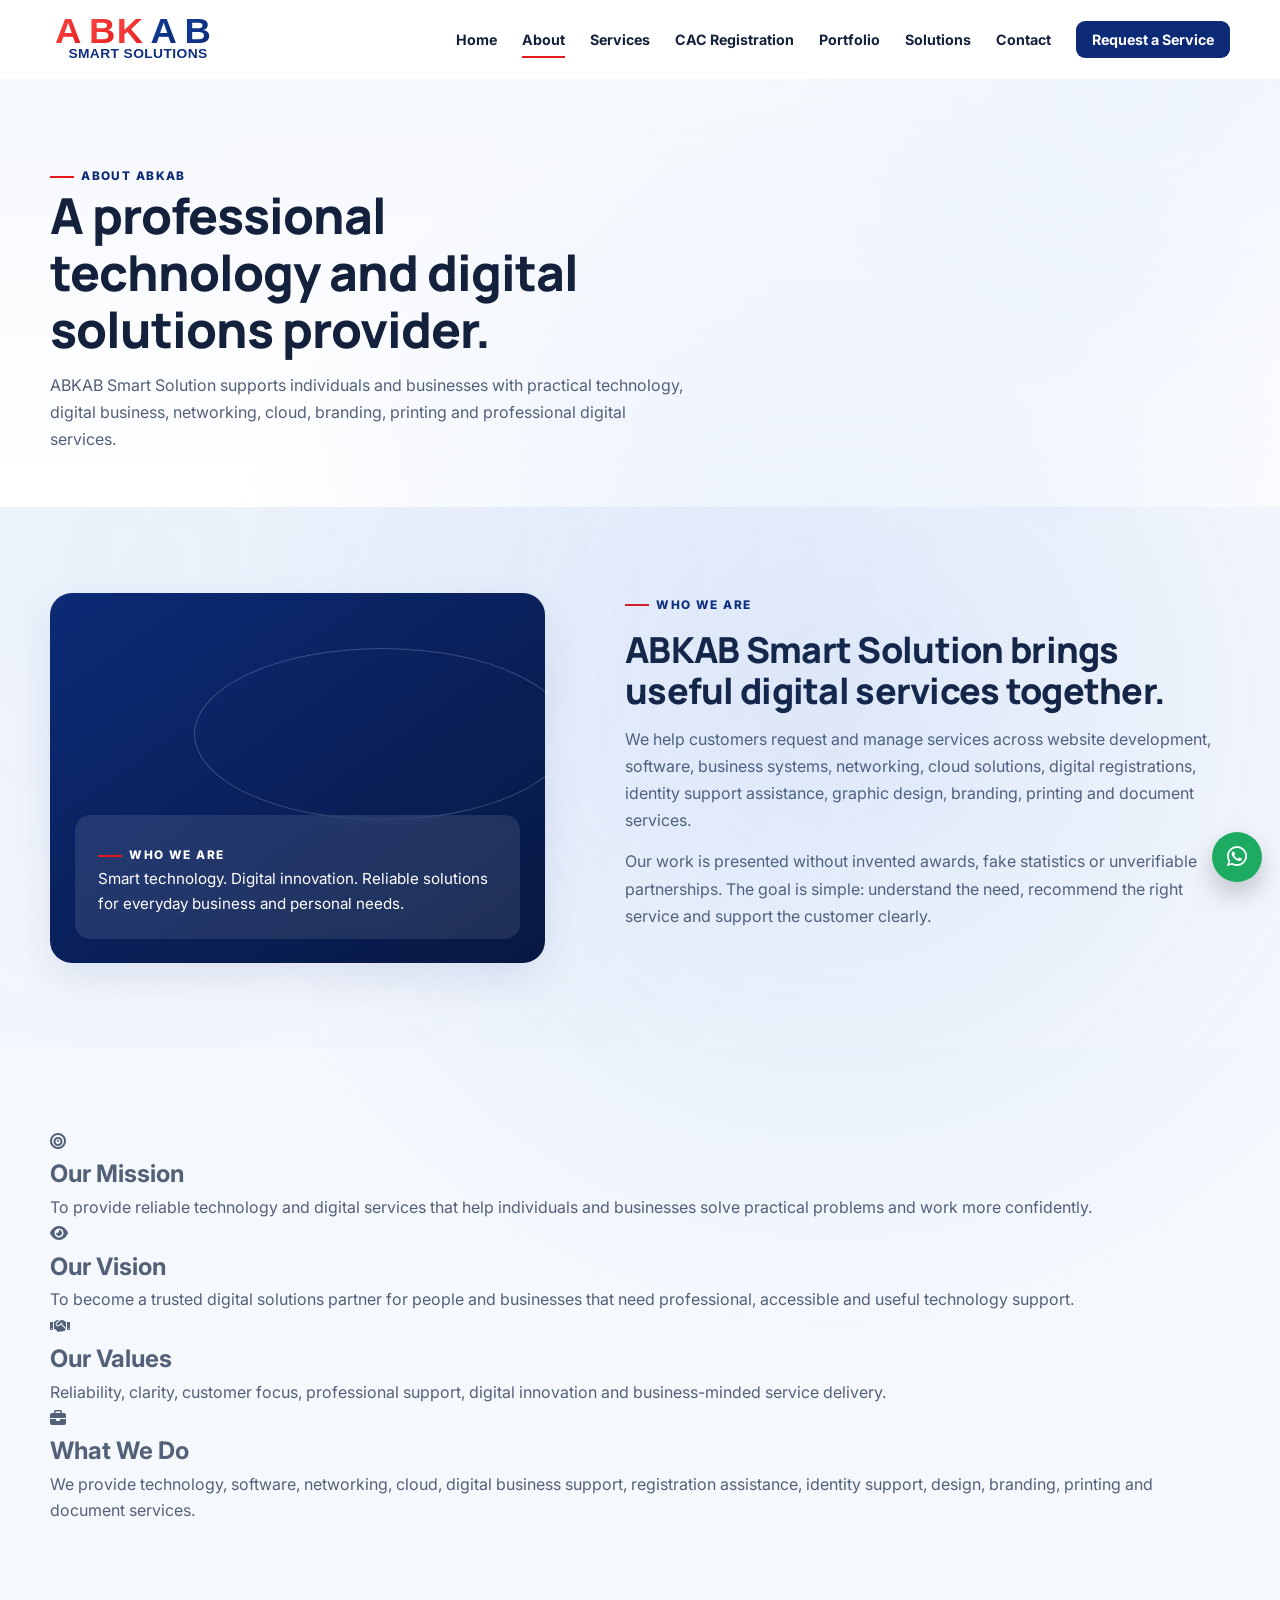
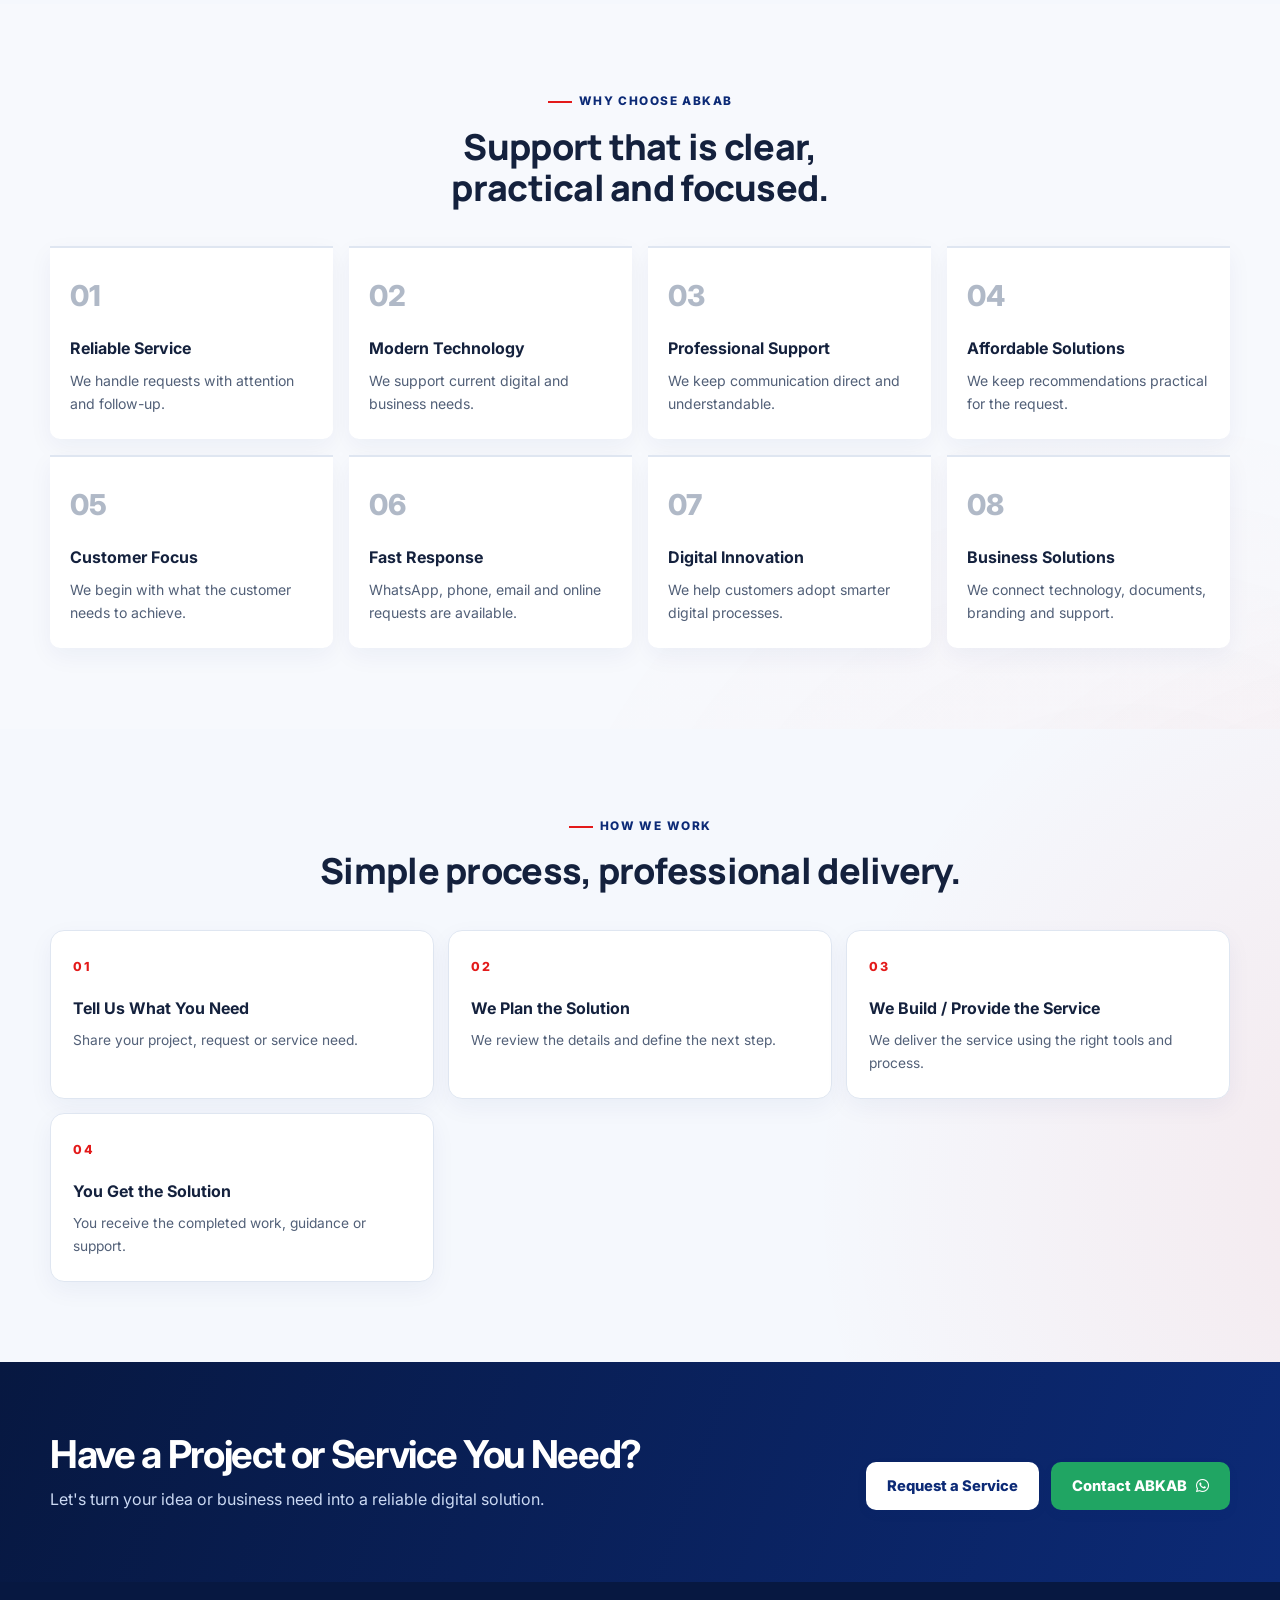
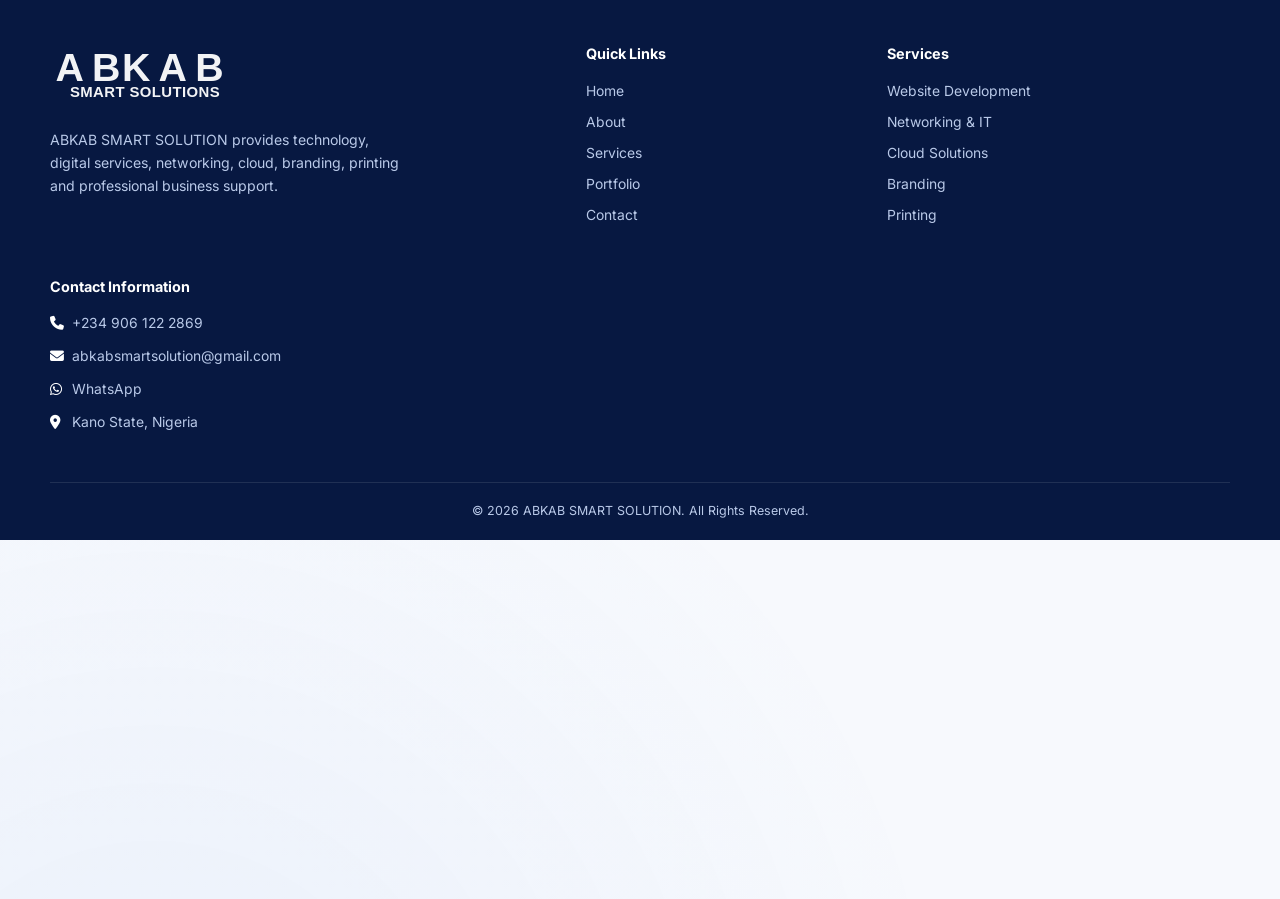
==== commit d94ed25b: "Prepare ABKAB Smart Solutions for production deployment" ====
--- a/ABKAB-SMART-SOLUTION/about.html
+++ b/ABKAB-SMART-SOLUTION/about.html
@@ -1 +1,95 @@
-<!doctype html><html lang="en"><head><script async src="https://www.googletagmanager.com/gtag/js?id=G-LSYRQ91L4M"></script><script>window.dataLayer=window.dataLayer||[];function gtag(){dataLayer.push(arguments)}gtag('js',new Date());gtag('config','G-LSYRQ91L4M');</script><meta charset="utf-8"><meta name="viewport" content="width=device-width,initial-scale=1"><title>About ABKAB Smart Solution | Technology & Digital Support</title><meta name="description" content="Learn about ABKAB Smart Solution, a Nigeria-based provider of technology, digital and creative business support."><meta name="robots" content="index, follow, max-image-preview:large"><link rel="canonical" href="https://www.abkabsmartsolution.site/about.html"><link rel="icon" href="/images/favicon.svg" type="image/svg+xml"><link rel="icon" href="/favicon.ico" sizes="any"><link rel="icon" type="image/png" sizes="16x16" href="/images/icons/favicon-16x16.png"><link rel="icon" type="image/png" sizes="32x32" href="/images/icons/favicon-32x32.png"><link rel="apple-touch-icon" sizes="180x180" href="/images/icons/apple-touch-icon.png"><link rel="manifest" href="/site.webmanifest"><meta property="og:type" content="website"><meta property="og:url" content="https://www.abkabsmartsolution.site/about.html"><meta property="og:title" content="About ABKAB Smart Solution"><meta property="og:description" content="Technology and digital support for business and everyday needs."><meta property="og:image" content="https://www.abkabsmartsolution.site/images/abkab-social-preview.jpg"><meta property="og:image:width" content="1200"><meta property="og:image:height" content="630"><meta property="og:image:type" content="image/jpeg"><meta name="twitter:card" content="summary_large_image"><meta name="theme-color" content="#0c2a76"><link rel="preconnect" href="https://fonts.googleapis.com"><link rel="preconnect" href="https://fonts.gstatic.com" crossorigin><link href="https://fonts.googleapis.com/css2?family=Inter:wght@400;500;600;700;800&amp;family=Manrope:wght@400;500;600;700;800&amp;display=swap" rel="stylesheet"><link rel="stylesheet" href="https://cdnjs.cloudflare.com/ajax/libs/font-awesome/6.4.0/css/all.min.css"><link rel="stylesheet" href="css/style.css"><script type="application/ld+json">{"@context":"https://schema.org","@type":"AboutPage","url":"https://www.abkabsmartsolution.site/about.html","name":"About ABKAB Smart Solution","about":{"@type":"Organization","name":"ABKAB Smart Solution","url":"https://www.abkabsmartsolution.site/"}}</script></head><body><a class="skip-link" href="#main-content">Skip to content</a><header class="site-header"><div class="container nav-container"><a class="brand" href="/" aria-label="ABKAB Smart Solution home"><img class="brand-logo-image" src="images/logo.svg" alt="ABKAB Smart Solution"></a><button class="nav-toggle" aria-controls="mainNav" aria-expanded="false" aria-label="Open navigation"><i class="fas fa-bars"></i></button><nav class="main-nav" id="mainNav" aria-label="Primary navigation"><ul><li><a href="/">Home</a></li><li><a class="active" href="about.html">About</a></li><li><a href="services.html">Services</a></li><li><a href="cac.html">CAC Registration</a></li><li><a href="portfolio.html">Portfolio</a></li><li><a href="contact.html">Contact</a></li><li><a class="nav-cta" href="contact.html">Request a Quote</a></li></ul></nav></div></header><main id="main-content"><section class="page-hero"><div class="container"><div class="section-heading"><span class="eyebrow">About ABKAB</span><h1>Practical technology support for business needs.</h1><p>ABKAB Smart Solution brings together digital, technical and creative services to make it easier for businesses and individuals to get the support they need.</p></div></div></section><section class="section"><div class="container about-grid"><div class="about-panel"><div class="about-panel-content"><span class="eyebrow" style="color:#fff">ABKAB Smart Solution</span><p>Smart technology. Digital innovation. Reliable solutions.</p></div></div><div class="section-heading"><span class="eyebrow">What we do</span><h2>Technology, creative and business support in one place.</h2><p>From a website that represents your business properly to a network that works reliably, our role is to understand the need and help move the work forward with care.</p><ul class="check-list"><li><i class="fas fa-check"></i>Website, software and digital solutions</li><li><i class="fas fa-check"></i>Networking, cloud and computer services</li><li><i class="fas fa-check"></i>Graphic design, branding, printing and business support</li></ul></div></div></section><section class="section section-soft"><div class="container"><div class="section-heading centered"><span class="eyebrow">How we show up</span><h2>A more straightforward service experience.</h2></div><div class="reason-grid"><article class="reason"><span class="reason-number">01</span><h3>Listen first</h3><p>We begin with the context behind the request, not assumptions.</p></article><article class="reason"><span class="reason-number">02</span><h3>Keep it clear</h3><p>We aim for simple conversations and understandable options.</p></article><article class="reason"><span class="reason-number">03</span><h3>Work with purpose</h3><p>Every recommendation should connect to a real need or goal.</p></article><article class="reason"><span class="reason-number">04</span><h3>Support progress</h3><p>We help clients take their next digital or technical step with confidence.</p></article></div></div></section></main><section class="cta-band"><div class="container"><div><h2>Have a project or a technical need?</h2><p>Start a conversation with ABKAB Smart Solution today.</p></div><a class="btn btn-light" href="contact.html">Request a Quote</a></div></section><footer class="site-footer"><div class="container footer-grid"><div class="footer-brand"><img class="footer-logo" src="images/logo.svg" alt="ABKAB Smart Solution"><p>Technology, digital solutions and creative support for businesses and individuals across Nigeria.</p></div><div><h3>Explore</h3><ul class="footer-links"><li><a href="about.html">About ABKAB</a></li><li><a href="services.html">Our Services</a></li><li><a href="cac.html">CAC Registration</a></li><li><a href="portfolio.html">Portfolio</a></li><li><a href="contact.html">Request a Quote</a></li></ul></div><div><h3>Contact</h3><div class="footer-contact"><a href="tel:+2349061222869"><i class="fas fa-phone"></i> +234 906 122 2869</a><a href="mailto:abkabsmartsolution@gmail.com"><i class="fas fa-envelope"></i> Email ABKAB</a><a href="https://wa.me/2349061222869" target="_blank" rel="noopener"><i class="fab fa-whatsapp"></i> Chat on WhatsApp</a></div></div></div><div class="container site-copy">&copy; 2026 ABKAB Smart Solution. All rights reserved.</div></footer><a class="whatsapp-float" href="https://wa.me/2349061222869" target="_blank" rel="noopener" aria-label="Chat on WhatsApp"><i class="fab fa-whatsapp"></i></a><script src="js/script.js"></script></body></html>
+<!doctype html>
+<html lang="en">
+<head>
+<script async src="https://www.googletagmanager.com/gtag/js?id=G-LSYRQ91L4M"></script>
+<script>window.dataLayer=window.dataLayer||[];function gtag(){dataLayer.push(arguments)}gtag('js',new Date());gtag('config','G-LSYRQ91L4M');</script>
+<meta charset="utf-8">
+<meta name="viewport" content="width=device-width,initial-scale=1">
+<title>About ABKAB Smart Solution | Technology & Digital Solutions Provider</title>
+<meta name="description" content="Learn about ABKAB Smart Solution, a technology and digital solutions provider offering website development, software, networking, cloud, branding, printing and business support services.">
+<meta name="robots" content="index, follow, max-image-preview:large">
+<link rel="canonical" href="https://www.abkabsmartsolution.site/about.html">
+<link rel="icon" href="/images/favicon.svg" type="image/svg+xml">
+<link rel="manifest" href="/site.webmanifest">
+<meta property="og:type" content="website">
+<meta property="og:url" content="https://www.abkabsmartsolution.site/about.html">
+<meta property="og:title" content="About ABKAB Smart Solution">
+<meta property="og:description" content="Technology and digital solutions for individuals and businesses.">
+<meta property="og:image" content="https://www.abkabsmartsolution.site/images/abkab-social-preview.jpg">
+<meta property="og:image:width" content="1200">
+<meta property="og:image:height" content="630">
+<meta property="og:image:type" content="image/jpeg">
+<meta name="twitter:card" content="summary_large_image">
+<meta name="theme-color" content="#0c2a76">
+<link rel="preconnect" href="https://fonts.googleapis.com">
+<link rel="preconnect" href="https://fonts.gstatic.com" crossorigin>
+<link href="https://fonts.googleapis.com/css2?family=Inter:wght@400;500;600;700;800&amp;family=Manrope:wght@400;500;600;700;800&amp;display=swap" rel="stylesheet">
+<link rel="stylesheet" href="https://cdnjs.cloudflare.com/ajax/libs/font-awesome/6.4.0/css/all.min.css">
+<link rel="stylesheet" href="css/style.css">
+<script type="application/ld+json">{"@context":"https://schema.org","@type":"AboutPage","url":"https://www.abkabsmartsolution.site/about.html","name":"About ABKAB Smart Solution","about":{"@type":"Organization","name":"ABKAB Smart Solution","url":"https://www.abkabsmartsolution.site/"}}</script>
+</head>
+<body>
+<a class="skip-link" href="#main-content">Skip to content</a>
+<header class="site-header"><div class="container nav-container"><a class="brand" href="/" aria-label="ABKAB Smart Solution home"><img class="brand-logo-image" src="images/logo.svg" alt="ABKAB Smart Solution"></a><button class="nav-toggle" aria-controls="mainNav" aria-expanded="false" aria-label="Open navigation"><i class="fas fa-bars"></i></button><nav class="main-nav" id="mainNav" aria-label="Primary navigation"><ul><li><a href="/">Home</a></li><li><a class="active" href="about.html">About</a></li><li><a href="services.html">Services</a></li><li><a href="cac.html">CAC Registration</a></li><li><a href="portfolio.html">Portfolio</a></li><li><a href="services.html#solutions">Solutions</a></li><li><a href="contact.html">Contact</a></li><li><a class="nav-cta" href="contact.html">Get Started</a></li></ul></nav></div></header>
+<main id="main-content">
+<section class="page-hero">
+<div class="container">
+<div class="section-heading">
+<span class="eyebrow">About ABKAB</span>
+<h1>A professional technology and digital solutions provider.</h1>
+<p>ABKAB Smart Solution supports individuals and businesses with practical technology, digital business, networking, cloud, branding, printing and professional digital services.</p>
+</div>
+</div>
+</section>
+<section class="section">
+<div class="container about-grid">
+<div class="about-panel"><div class="about-panel-content"><span class="eyebrow" style="color:#fff">Who we are</span><p>Smart technology. Digital innovation. Reliable solutions for everyday business and personal needs.</p></div></div>
+<div class="section-heading">
+<span class="eyebrow">Who We Are</span>
+<h2>ABKAB Smart Solution brings useful digital services together.</h2>
+<p>We help customers request and manage services across website development, software, business systems, networking, cloud solutions, digital registrations, identity support assistance, graphic design, branding, printing and document services.</p>
+<p>Our work is presented without invented awards, fake statistics or unverifiable partnerships. The goal is simple: understand the need, recommend the right service and support the customer clearly.</p>
+</div>
+</div>
+</section>
+<section class="section section-soft">
+<div class="container value-grid">
+<article class="value-card"><i class="fas fa-bullseye"></i><h2>Our Mission</h2><p>To provide reliable technology and digital services that help individuals and businesses solve practical problems and work more confidently.</p></article>
+<article class="value-card"><i class="fas fa-eye"></i><h2>Our Vision</h2><p>To become a trusted digital solutions partner for people and businesses that need professional, accessible and useful technology support.</p></article>
+<article class="value-card"><i class="fas fa-handshake"></i><h2>Our Values</h2><p>Reliability, clarity, customer focus, professional support, digital innovation and business-minded service delivery.</p></article>
+<article class="value-card"><i class="fas fa-briefcase"></i><h2>What We Do</h2><p>We provide technology, software, networking, cloud, digital business support, registration assistance, identity support, design, branding, printing and document services.</p></article>
+</div>
+</section>
+<section class="section">
+<div class="container">
+<div class="section-heading centered"><span class="eyebrow">Why choose ABKAB</span><h2>Support that is clear, practical and focused.</h2></div>
+<div class="reason-grid why-grid">
+<article class="reason"><span class="reason-number">01</span><h3>Reliable Service</h3><p>We handle requests with attention and follow-up.</p></article>
+<article class="reason"><span class="reason-number">02</span><h3>Modern Technology</h3><p>We support current digital and business needs.</p></article>
+<article class="reason"><span class="reason-number">03</span><h3>Professional Support</h3><p>We keep communication direct and understandable.</p></article>
+<article class="reason"><span class="reason-number">04</span><h3>Affordable Solutions</h3><p>We keep recommendations practical for the request.</p></article>
+<article class="reason"><span class="reason-number">05</span><h3>Customer Focus</h3><p>We begin with what the customer needs to achieve.</p></article>
+<article class="reason"><span class="reason-number">06</span><h3>Fast Response</h3><p>WhatsApp, phone, email and online requests are available.</p></article>
+<article class="reason"><span class="reason-number">07</span><h3>Digital Innovation</h3><p>We help customers adopt smarter digital processes.</p></article>
+<article class="reason"><span class="reason-number">08</span><h3>Business Solutions</h3><p>We connect technology, documents, branding and support.</p></article>
+</div>
+</div>
+</section>
+<section class="section section-soft">
+<div class="container">
+<div class="section-heading centered"><span class="eyebrow">How we work</span><h2>Simple process, professional delivery.</h2></div>
+<div class="process-list process-v2">
+<article class="process-step"><h3>Tell Us What You Need</h3><p>Share your project, request or service need.</p></article>
+<article class="process-step"><h3>We Plan the Solution</h3><p>We review the details and define the next step.</p></article>
+<article class="process-step"><h3>We Build / Provide the Service</h3><p>We deliver the service using the right tools and process.</p></article>
+<article class="process-step"><h3>You Get the Solution</h3><p>You receive the completed work, guidance or support.</p></article>
+</div>
+</div>
+</section>
+</main>
+<section class="cta-band"><div class="container"><div><h2>Have a Project or Service You Need?</h2><p>Let's turn your idea or business need into a reliable digital solution.</p></div><div class="hero-actions"><a class="btn btn-light" href="contact.html">Get Started</a><a class="btn btn-whatsapp" href="https://wa.me/2349061222869" target="_blank" rel="noopener">Contact ABKAB <i class="fab fa-whatsapp"></i></a></div></div></section>
+<footer class="site-footer"><div class="container footer-grid"><div class="footer-brand"><img class="footer-logo" src="images/logo.svg" alt="ABKAB Smart Solution"><p>ABKAB SMART SOLUTION provides technology, digital services, networking, cloud, branding, printing and professional business support.</p></div><div><h3>Quick Links</h3><ul class="footer-links"><li><a href="/">Home</a></li><li><a href="about.html">About</a></li><li><a href="services.html">Services</a></li><li><a href="portfolio.html">Portfolio</a></li><li><a href="contact.html">Contact</a></li></ul></div><div><h3>Services</h3><ul class="footer-links"><li><a href="services.html#technology-software">Website Development</a></li><li><a href="services.html#networking-it">Networking &amp; IT</a></li><li><a href="services.html#cloud-digital-technology">Cloud Solutions</a></li><li><a href="services.html#graphic-design-branding">Branding</a></li><li><a href="services.html#printing-document-services">Printing</a></li></ul></div><div><h3>Contact Information</h3><div class="footer-contact"><a href="tel:+2349061222869"><i class="fas fa-phone"></i> +234 906 122 2869</a><a href="mailto:abkabsmartsolution@gmail.com"><i class="fas fa-envelope"></i> abkabsmartsolution@gmail.com</a><a href="https://wa.me/2349061222869" target="_blank" rel="noopener"><i class="fab fa-whatsapp"></i> WhatsApp</a><span><i class="fas fa-location-dot"></i> Kano State, Nigeria</span></div></div></div><div class="container site-copy">&copy; 2026 ABKAB SMART SOLUTION. All Rights Reserved.</div></footer>
+<a class="whatsapp-float" href="https://wa.me/2349061222869" target="_blank" rel="noopener" aria-label="Chat on WhatsApp"><i class="fab fa-whatsapp"></i></a>
+<script src="js/script.js"></script>
+</body>
+</html>
--- a/ABKAB-SMART-SOLUTION/css/style.css
+++ b/ABKAB-SMART-SOLUTION/css/style.css
@@ -26,6 +26,10 @@
 @media(max-width:850px){.section{padding:70px 0}.nav-container{min-height:70px}.brand-logo-image{width:150px}.nav-toggle{display:grid;place-items:center}.main-nav{position:absolute;top:calc(100% + 1px);right:0;left:0;display:grid;grid-template-rows:0fr;overflow:hidden;background:var(--surface);border-bottom:1px solid transparent;transition:grid-template-rows .25s,border-color .25s}.main-nav ul{display:flex;overflow:hidden;flex-direction:column;align-items:stretch;gap:0;padding:0 20px}.main-nav.open{grid-template-rows:1fr;border-color:var(--line)}.main-nav.open ul{padding:12px 20px 20px}.main-nav a{display:block;padding:12px 0}.main-nav a:not(.nav-cta)::after{display:none}.nav-cta{text-align:center;margin-top:6px}.hero{padding:66px 0}.hero-grid,.about-grid,.contact-layout{grid-template-columns:1fr;gap:38px}.hero-art{min-height:355px;max-width:570px;width:100%;margin:auto}.quick-grid{grid-template-columns:1fr}.quick-item{border-right:0;border-bottom:1px solid var(--line)}.quick-item:last-child{border-bottom:0}.service-grid,.portfolio-preview,.portfolio-full{grid-template-columns:repeat(2,1fr)}.reason-grid{grid-template-columns:repeat(2,1fr)}.cta-band .container{align-items:flex-start;flex-direction:column}.footer-grid{grid-template-columns:1.2fr .8fr}.footer-brand{grid-column:1/-1}.contact-layout{gap:30px}}
 @media(max-width:560px){.container{width:min(100% - 28px,1180px)}.section{padding:60px 0}.page-hero{padding:60px 0 42px}.hero h1{font-size:2.05rem}.hero-copy{font-size:1rem}.hero-actions .btn{width:100%}.hero-trust{display:grid;gap:9px}.hero-art{min-height:290px}.solution-window{inset:25px 4px 25px 15px}.window-body{gap:10px;padding:17px}.window-stack{gap:8px}.window-card{min-height:68px;padding:9px}.floating-note{right:-5px;padding:10px;font-size:.7rem}.service-grid,.service-detail-grid,.portfolio-preview,.portfolio-full,.process-list,.form-grid{grid-template-columns:1fr}.reason-grid{grid-template-columns:1fr}.section-heading{margin-bottom:30px}.service-card{min-height:0}.footer-grid{grid-template-columns:1fr;gap:30px}.footer-brand{grid-column:auto}.quick-strip{margin-top:-10px}.contact-form{padding:22px}.field.full{grid-column:auto}.form-actions .btn{width:100%}.whatsapp-float{right:13px;bottom:13px}.reveal{opacity:1;transform:none}}
 @media(prefers-reduced-motion:reduce){*,::before,::after{scroll-behavior:auto!important;animation:none!important;transition:none!important}}
+.request-sidebar-actions{display:grid;gap:14px;margin-top:26px}.request-sidebar-actions .btn{width:100%;font-size:.8rem}.request-sidebar-actions .text-link{font-size:.8rem}
+.portfolio-media-section,.abkab-in-action{background:var(--surface)}.media-placeholder{display:flex;align-items:center;gap:18px;min-height:150px;padding:28px;border:1px dashed var(--secondary);border-radius:var(--radius);background:linear-gradient(120deg,var(--pale),var(--card));color:var(--ink)}.media-placeholder-wide{min-height:190px}.media-placeholder>i{display:grid;place-items:center;width:54px;height:54px;flex:none;border-radius:50%;background:var(--navy);color:#fff}.media-placeholder strong,.media-placeholder span{display:block}.media-placeholder span{margin-top:4px;color:var(--text);font-size:.86rem}.media-slot-ready{position:relative}.media-image,.media-video{width:100%;height:auto;display:block;object-fit:cover}.media-reveal{animation:media-reveal .7s ease both}.project-card img{transition:transform .55s cubic-bezier(.2,.7,.2,1),filter .35s ease}.project-card:hover img{transform:scale(1.035);filter:saturate(1.08)}@keyframes media-reveal{from{opacity:0;clip-path:inset(0 0 14% 0)}to{opacity:1;clip-path:inset(0)}}
+.media-placeholder{border-color:#c79b45}.media-placeholder>i{background:linear-gradient(145deg,var(--navy),#c79b45)}
+@media(max-width:560px){.media-placeholder{align-items:flex-start;gap:13px;padding:20px}.media-placeholder>i{width:44px;height:44px}.media-placeholder span{font-size:.78rem}}
 /* Dark-mode component refinements (system-based) */
 @media(prefers-color-scheme:dark){
   .eyebrow{color:var(--primary)}.eyebrow::before{background:var(--accent)}
@@ -68,3 +72,64 @@
 .field-optional{color:var(--text-muted);font-weight:500}.field input,.field select,.field textarea{min-height:48px}.field textarea{min-height:132px}.field input:focus,.field select:focus,.field textarea:focus{box-shadow:0 0 0 3px color-mix(in srgb,var(--focus-ring) 22%,transparent)}
 .contact-note{font-size:.88rem!important;line-height:1.6}.form-status{line-height:1.5}
 @media(max-width:560px){.section{padding:56px 0}.page-hero{padding:54px 0 38px}.contact-layout{gap:26px}.contact-form{padding:20px}.hero-actions{gap:10px}.btn{width:100%;min-height:46px}}
+
+.request-timeline{display:grid;grid-template-columns:repeat(4,1fr);gap:10px;margin-top:30px;padding-top:20px;border-top:1px solid var(--line)}.request-timeline div{display:grid;gap:8px;color:var(--text-muted);font-size:.72rem;font-weight:800;text-align:center}.request-timeline span{display:grid;place-items:center;width:30px;height:30px;margin:auto;border:1px solid var(--line);border-radius:50%;background:var(--surface);color:var(--text-muted)}.request-timeline .is-active{color:var(--primary)}.request-timeline .is-active span{border-color:var(--primary);background:var(--primary);color:#fff}.request-timeline .is-current strong{color:var(--ink)}.customer-notes{display:grid;gap:3px;margin-top:24px;padding-top:18px;border-top:1px solid var(--line);font-size:.82rem}.customer-notes strong{color:var(--ink)}
+.tracking-card-actions{display:flex;flex-wrap:wrap;align-items:center;gap:12px;margin-top:24px;padding-top:20px;border-top:1px solid var(--line)}.tracking-card-actions .form-status{flex-basis:100%;margin:0}.tracking-card-actions canvas{display:none}
+.track-prompt{margin-top:12px;color:var(--text-muted);font-size:.88rem;font-weight:700}
+@media(max-width:560px){.request-timeline{gap:4px}.request-timeline div{font-size:.65rem}}
+.request-details-modal{position:fixed;z-index:80;inset:0;display:grid;place-items:center;padding:20px;background:rgba(7,24,65,.62)}.request-details-panel{position:relative;overflow:auto;width:min(860px,100%);max-height:90vh;padding:32px;border:1px solid var(--line);border-radius:var(--radius);background:var(--card);box-shadow:var(--shadow-hover)}.details-close{position:absolute;top:14px;right:16px;width:38px;height:38px;border:1px solid var(--line);border-radius:50%;background:var(--surface);color:var(--ink);font-size:1.5rem}.request-details-panel h2{margin-top:8px;color:var(--ink)}.request-details-panel h3{margin-top:26px;padding-bottom:8px;border-bottom:1px solid var(--line);color:var(--ink);font-size:1rem}.details-grid{display:grid;grid-template-columns:repeat(2,1fr);gap:14px;margin-top:14px}.detail-field{min-width:0;padding:13px;border:1px solid var(--line);border-radius:9px;background:var(--surface-alt)}.detail-field dt{color:var(--text-muted);font-size:.7rem;font-weight:800;text-transform:uppercase}.detail-field dd{margin-top:5px;overflow-wrap:anywhere;color:var(--ink);font-size:.86rem}.details-actions{display:flex;align-items:center;gap:12px;margin-top:18px}.details-actions .form-status{margin:0}.details-private{margin-top:14px;padding:14px;border-left:3px solid var(--red);background:var(--surface-alt);white-space:pre-wrap;color:var(--ink)}.details-button{grid-column:1/-1;justify-self:start;min-height:40px;padding:9px 14px}
+@media(max-width:560px){.request-details-panel{padding:25px 18px}.details-grid{grid-template-columns:1fr}.details-actions{align-items:stretch;flex-direction:column}.details-actions .btn{width:100%}.details-button{grid-column:auto;width:100%}}
+
+.admin-filters{display:grid;grid-template-columns:1fr 190px 170px;gap:12px;margin-bottom:22px}.admin-filters input,.admin-filters select{width:100%;min-height:46px;border:1px solid var(--input-border);border-radius:8px;background:var(--input-bg);color:var(--ink);padding:10px 12px}.admin-request-actions{display:flex;flex-wrap:wrap;gap:10px;align-items:end}.admin-request-actions .btn{min-height:42px;padding:10px 14px}
+@media(max-width:850px){.admin-filters{grid-template-columns:1fr 1fr}.admin-filters input{grid-column:1/-1}}
+@media(max-width:560px){.admin-filters{grid-template-columns:1fr}.admin-filters input{grid-column:auto}.admin-request-actions .btn{width:100%}}
+
+/* Request tracking and admin */
+.portal-narrow{max-width:720px;margin-inline:auto}.request-result{margin-top:24px;padding:28px;border:1px solid var(--line);border-radius:var(--radius);background:var(--card);box-shadow:var(--shadow)}.request-result h2,.admin-title h1{color:var(--ink)}.request-result dl{display:grid;grid-template-columns:repeat(2,1fr);gap:18px;margin-top:22px}.request-result dt{font-size:.75rem;font-weight:800;text-transform:uppercase;color:var(--text-muted)}.request-result dd{margin-top:3px;color:var(--ink);font-weight:800}.admin-shell{min-height:100vh;padding:35px 0 70px;background:var(--bg)}.admin-header,.admin-title{display:flex;align-items:center;justify-content:space-between;gap:20px;margin-bottom:35px}.admin-title{align-items:end}.admin-title h1{margin-top:8px}.admin-stats{display:grid;grid-template-columns:repeat(4,1fr);gap:14px;margin-bottom:26px}.admin-stat{padding:18px;border:1px solid var(--line);border-radius:var(--radius-sm);background:var(--card)}.admin-stat strong{display:block;color:var(--ink);font-size:1.6rem;line-height:1.2}.admin-stat span{display:block;margin-top:5px;color:var(--text-muted);font-size:.72rem;font-weight:800;text-transform:uppercase}.admin-list{display:grid;gap:14px}.admin-request{display:grid;grid-template-columns:1.4fr 190px 1fr auto;align-items:start;gap:16px;padding:20px;border:1px solid var(--line);border-radius:var(--radius-sm);background:var(--card)}.admin-request strong,.admin-request span,.admin-request small{display:block}.admin-request strong{color:var(--ink)}.admin-request span{margin-top:5px;color:var(--text)}.admin-request small{margin-top:4px;color:var(--text-muted);font-size:.75rem}.admin-request label{display:grid;gap:5px;color:var(--text-muted);font-size:.72rem;font-weight:800;text-transform:uppercase}.admin-request select,.admin-request textarea{width:100%;border:1px solid var(--input-border);border-radius:8px;background:var(--input-bg);color:var(--ink);padding:9px}.admin-request textarea{min-height:72px;resize:vertical;text-transform:none}.admin-request .btn{min-height:42px;padding:9px 14px;margin-top:19px}
+@media(max-width:850px){.admin-stats{grid-template-columns:repeat(2,1fr)}.admin-request{grid-template-columns:1fr 1fr}.admin-request .btn{margin-top:0}}
+@media(max-width:560px){.request-result dl{grid-template-columns:1fr}.admin-header,.admin-title{align-items:flex-start;flex-direction:column}.admin-header .btn,.admin-title .btn{width:auto}.admin-request{grid-template-columns:1fr}.admin-request .btn{width:100%}}
+
+/* Ambient technology layer */
+body{position:relative;isolation:isolate;overflow-x:hidden;background-image:radial-gradient(circle at 12% 15%,rgba(20,99,217,.055),transparent 24%),radial-gradient(circle at 88% 70%,rgba(227,26,26,.035),transparent 22%)}
+body::before{position:fixed;z-index:0;inset:0;pointer-events:none;content:'';opacity:.42;background-image:linear-gradient(rgba(20,99,217,.04) 1px,transparent 1px),linear-gradient(90deg,rgba(20,99,217,.04) 1px,transparent 1px);background-size:52px 52px;mask-image:linear-gradient(to bottom,black,transparent 82%);animation:abkab-grid-drift 24s linear infinite}
+body::after{position:fixed;z-index:0;top:12vh;right:0;width:27rem;height:27rem;pointer-events:none;content:'';border-radius:50%;background:radial-gradient(circle,rgba(20,99,217,.13),transparent 68%);filter:blur(10px);animation:abkab-glow 12s ease-in-out infinite alternate}
+body>header,body>main,body>.cta-band,body>footer{position:relative;z-index:1}
+.hero,.page-hero{isolation:isolate;overflow:hidden}
+.hero::after,.page-hero::after{position:absolute;z-index:-1;inset:-35%;pointer-events:none;content:'';background:radial-gradient(circle at 64% 34%,rgba(20,99,217,.11),transparent 18%),radial-gradient(circle at 78% 78%,rgba(227,26,26,.075),transparent 15%);transform:rotate(-8deg);animation:abkab-ambient-shift 18s ease-in-out infinite alternate}
+.hero-grid,.page-hero .container{position:relative;z-index:1}
+.hero-art{animation:abkab-float 8s ease-in-out infinite}
+.solution-window{animation:abkab-window-drift 10s ease-in-out infinite}
+.floating-note{animation:abkab-float 6s ease-in-out -2s infinite}
+.service-card,.service-detail,.project-card,.reason,.process-step,.trust-card,.contact-option,.quick-item,.admin-stat{will-change:transform}
+.service-card:hover .service-icon,.service-detail:hover .service-icon{transform:translateY(-3px) rotate(-4deg);box-shadow:0 8px 18px rgba(20,99,217,.16)}
+.service-icon{transition:transform .25s ease,box-shadow .25s ease}
+.btn:active{transform:translateY(0) scale(.98)}
+.whatsapp-float{animation:abkab-pulse 3.5s ease-in-out infinite}
+.main-nav a,.nav-toggle{transition:color .2s ease,background .2s ease,border-color .2s ease,transform .2s ease}
+.nav-toggle:hover{transform:translateY(-2px);border-color:var(--primary)}
+.section-heading h1,.section-heading h2,.hero h1{ text-wrap:balance }
+.field input,.field select,.field textarea{transition:border-color .2s ease,box-shadow .2s ease,transform .2s ease}
+.field input:focus,.field select:focus,.field textarea:focus{transform:translateY(-1px)}
+.page-hero .eyebrow,.hero .eyebrow{animation:abkab-fade-up .7s both}
+.page-hero h1,.hero h1{animation:abkab-fade-up .7s .08s both}
+.page-hero p,.hero-copy{animation:abkab-fade-up .7s .16s both}
+@keyframes abkab-grid-drift{from{background-position:0 0}to{background-position:52px 52px}}
+@keyframes abkab-glow{from{transform:translate3d(0,0,0) scale(1)}to{transform:translate3d(-5rem,4rem,0) scale(1.12)}}
+@keyframes abkab-ambient-shift{from{transform:rotate(-8deg) translate3d(-1%,0,0)}to{transform:rotate(-2deg) translate3d(5%,3%,0)}}
+@keyframes abkab-float{0%,100%{transform:translateY(0)}50%{transform:translateY(-8px)}}
+@keyframes abkab-window-drift{0%,100%{transform:rotate(-2.5deg) translateY(0)}50%{transform:rotate(-1deg) translateY(-5px)}}
+@keyframes abkab-pulse{0%,100%{box-shadow:0 12px 26px rgba(0,0,0,.2)}50%{box-shadow:0 12px 26px rgba(0,0,0,.2),0 0 0 8px rgba(32,165,99,.11)}}
+@keyframes abkab-fade-up{from{opacity:0;transform:translateY(12px)}to{opacity:1;transform:none}}
+@media(max-width:560px){body::before{background-size:38px 38px}.hero-art,.solution-window,.floating-note{animation:none}.hero::after,.page-hero::after{animation-duration:28s}}
+@media(prefers-reduced-motion:reduce){body::before,body::after,.hero::after,.page-hero::after,.hero-art,.solution-window,.floating-note,.whatsapp-float,.page-hero .eyebrow,.page-hero h1,.page-hero p,.hero .eyebrow,.hero h1,.hero-copy{animation:none!important}.reveal{opacity:1!important;transform:none!important}}
+.service-directory{display:flex;flex-wrap:wrap;gap:10px}.service-directory a{padding:10px 14px;border:1px solid var(--line);border-radius:999px;background:var(--card);color:var(--ink);font-size:.8rem;font-weight:800;transition:transform .2s,background .2s,border-color .2s}.service-directory a:hover{transform:translateY(-2px);border-color:var(--primary);background:var(--pale);color:var(--primary)}.service-sector-list{display:grid;gap:74px}.service-sector{scroll-margin-top:100px}.sector-heading{max-width:760px;margin-bottom:26px}.sector-heading h2{margin-top:12px;color:var(--ink);font-family:var(--heading-font);font-size:clamp(1.55rem,2.7vw,2.25rem);line-height:1.2}.sector-heading p{margin-top:12px}.service-card-grid{display:grid;grid-template-columns:repeat(3,1fr);gap:16px}.mini-service{display:flex;min-width:0;flex-direction:column;padding:22px;border:1px solid var(--line);border-radius:var(--radius);background:var(--card);box-shadow:0 8px 24px rgba(12,42,118,.05);transition:transform .25s,box-shadow .25s,border-color .25s}.mini-service:hover{transform:translateY(-5px);border-color:var(--secondary);box-shadow:var(--shadow-hover)}.mini-service>i{display:grid;place-items:center;width:42px;height:42px;border-radius:11px;background:var(--pale);color:var(--primary);font-size:1.05rem;transition:transform .25s,background .25s}.mini-service:hover>i{transform:rotate(-5deg) scale(1.06);background:var(--primary);color:#fff}.mini-service h3{margin-top:16px;color:var(--ink);font-size:1.03rem;line-height:1.3}.mini-service p{margin-top:8px;font-size:.86rem}.mini-service .btn{width:100%;margin-top:20px}.service-warning{padding:14px 16px;border-left:3px solid var(--accent);background:var(--surface-alt);font-size:.86rem}
+.page-hero .section-heading{opacity:1!important;transform:none!important}
+@media(max-width:850px){.service-card-grid{grid-template-columns:repeat(2,1fr)}}
+@media(max-width:560px){.service-directory{display:grid;grid-template-columns:1fr 1fr}.service-directory a{font-size:.72rem;line-height:1.35}.service-sector-list{gap:56px}.service-card-grid{grid-template-columns:1fr}.mini-service{padding:20px}.sector-heading{margin-bottom:22px}}
+body{animation:abkab-page-in .45s ease both}.hero-art{animation:abkab-art-in .85s .12s both,abkab-float 8s 1.1s ease-in-out infinite}.hero-actions{animation:abkab-fade-up .7s .24s both}.hero-trust{animation:abkab-fade-up .7s .32s both}.project-card img{transition:transform .55s cubic-bezier(.2,.7,.2,1),filter .35s ease}.project-card:hover img{transform:scale(1.035);filter:saturate(1.08)}
+body.page-services::before{background-image:linear-gradient(rgba(20,99,217,.045) 1px,transparent 1px),linear-gradient(90deg,rgba(20,99,217,.045) 1px,transparent 1px),radial-gradient(circle at 25% 20%,rgba(32,165,99,.12) 0 1px,transparent 2px);background-size:42px 42px,42px 42px,120px 120px}body.page-services::after{background:radial-gradient(circle,rgba(32,165,99,.14),transparent 68%);animation-duration:9s}body.page-portfolio::before{background-image:linear-gradient(125deg,rgba(20,99,217,.055) 1px,transparent 1px),linear-gradient(35deg,rgba(227,26,26,.035) 1px,transparent 1px);background-size:76px 76px,108px 108px}body.page-portfolio::after{background:radial-gradient(circle,rgba(126,78,221,.14),transparent 68%);animation-duration:15s}body.page-contact::before{background-image:linear-gradient(120deg,rgba(20,99,217,.035) 1px,transparent 1px),linear-gradient(60deg,rgba(32,165,99,.035) 1px,transparent 1px);background-size:80px 80px,112px 112px}body.page-contact::after{background:radial-gradient(circle,rgba(20,170,190,.14),transparent 68%);animation-duration:11s}body.page-request::after,body.page-track-request::after{background:radial-gradient(circle,rgba(245,158,11,.11),transparent 68%);animation-duration:13s}body.page-cac::after{background:radial-gradient(circle,rgba(227,26,26,.13),transparent 68%)}
+@keyframes abkab-art-in{from{opacity:0;transform:translate3d(24px,12px,0) scale(.96)}to{opacity:1;transform:none}}@keyframes abkab-page-in{from{opacity:0}to{opacity:1}}
+@media(max-width:560px){.hero-art{animation:none}.window-body{grid-template-columns:minmax(0,1fr) minmax(0,.85fr)}.window-body>div{min-width:0}.solution-window{transform:none!important;inset:24px 0 24px 0}.hero-art{overflow:hidden}.window-card strong,.window-title{overflow-wrap:anywhere}}
+@media(prefers-reduced-motion:reduce){body,.hero-art,.hero-actions,.hero-trust{animation:none!important}}
+.container,.section-heading,.trust-card,.contact-option,.service-detail,.mini-service,.project-card{min-width:0}.section-heading h1,.section-heading h2,.hero h1{overflow-wrap:anywhere}
+@media(max-width:560px){.container{width:min(1180px,calc(100% - 28px))}}
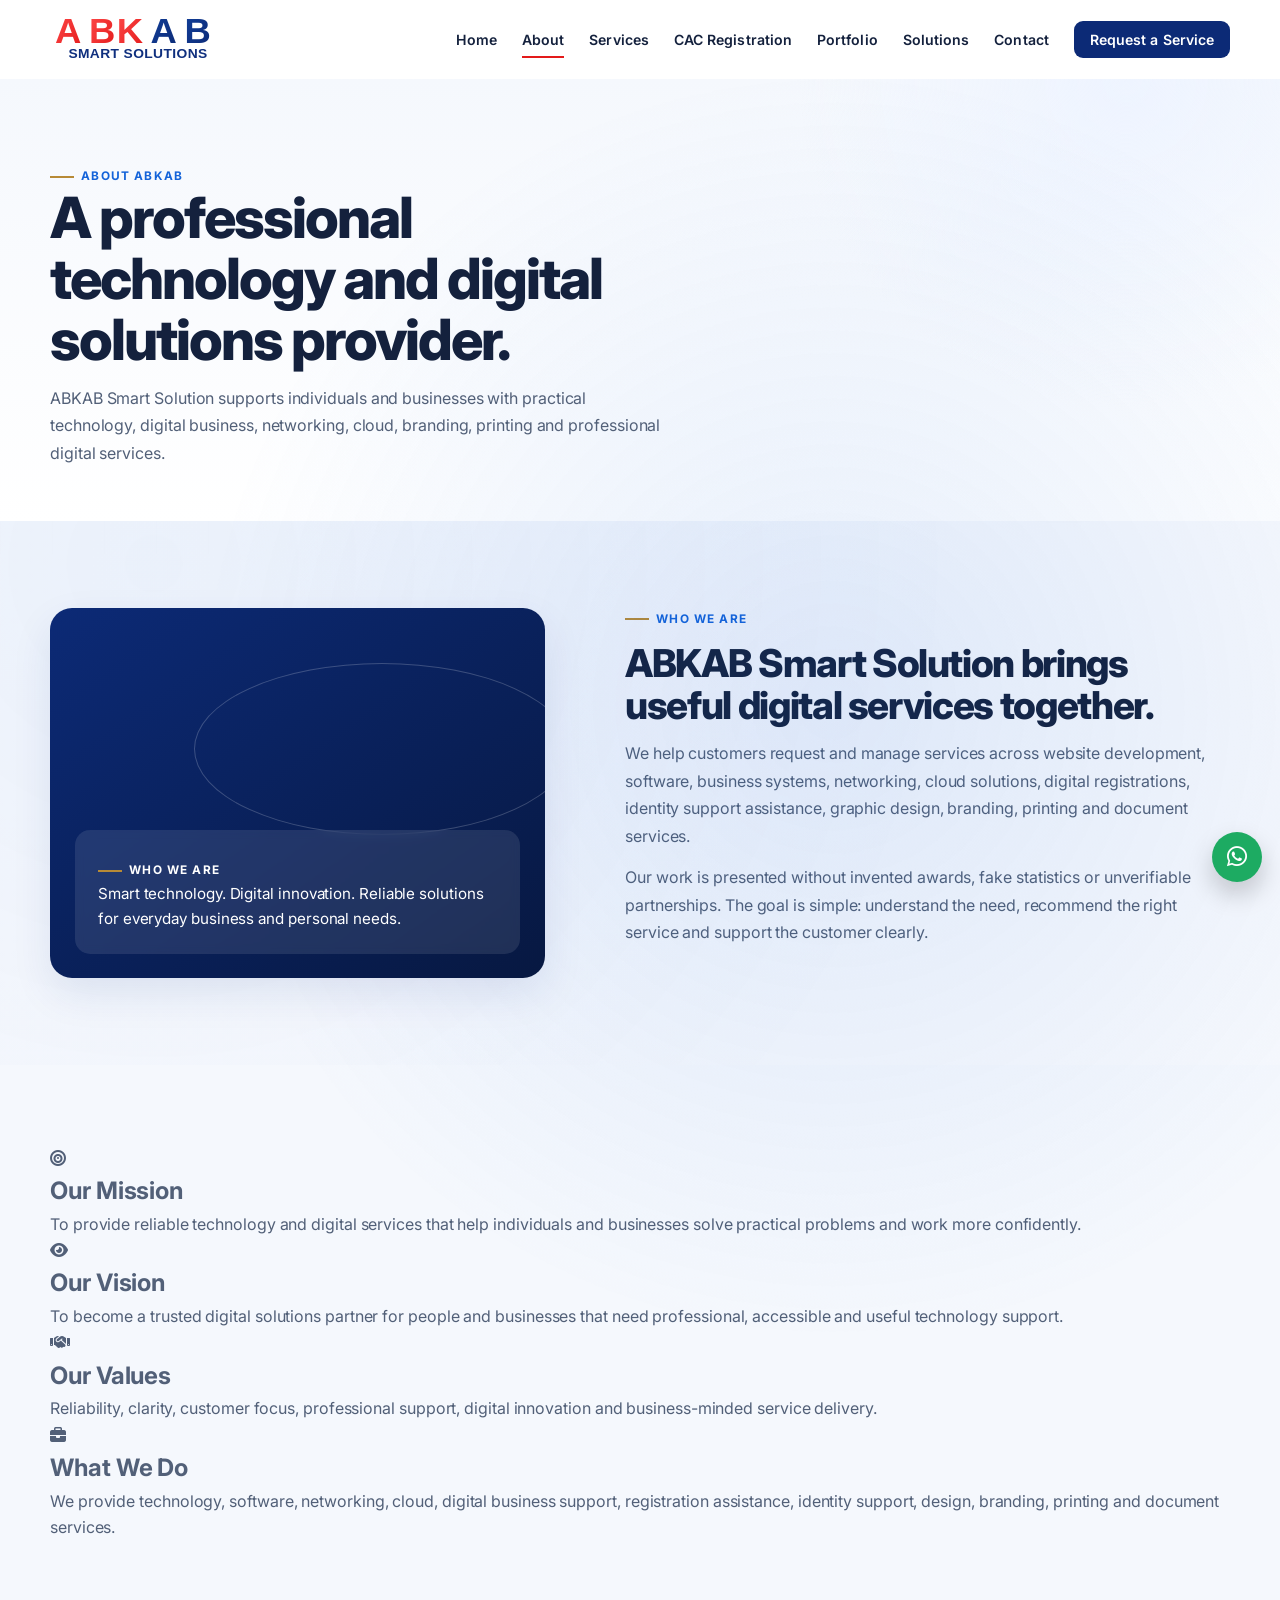
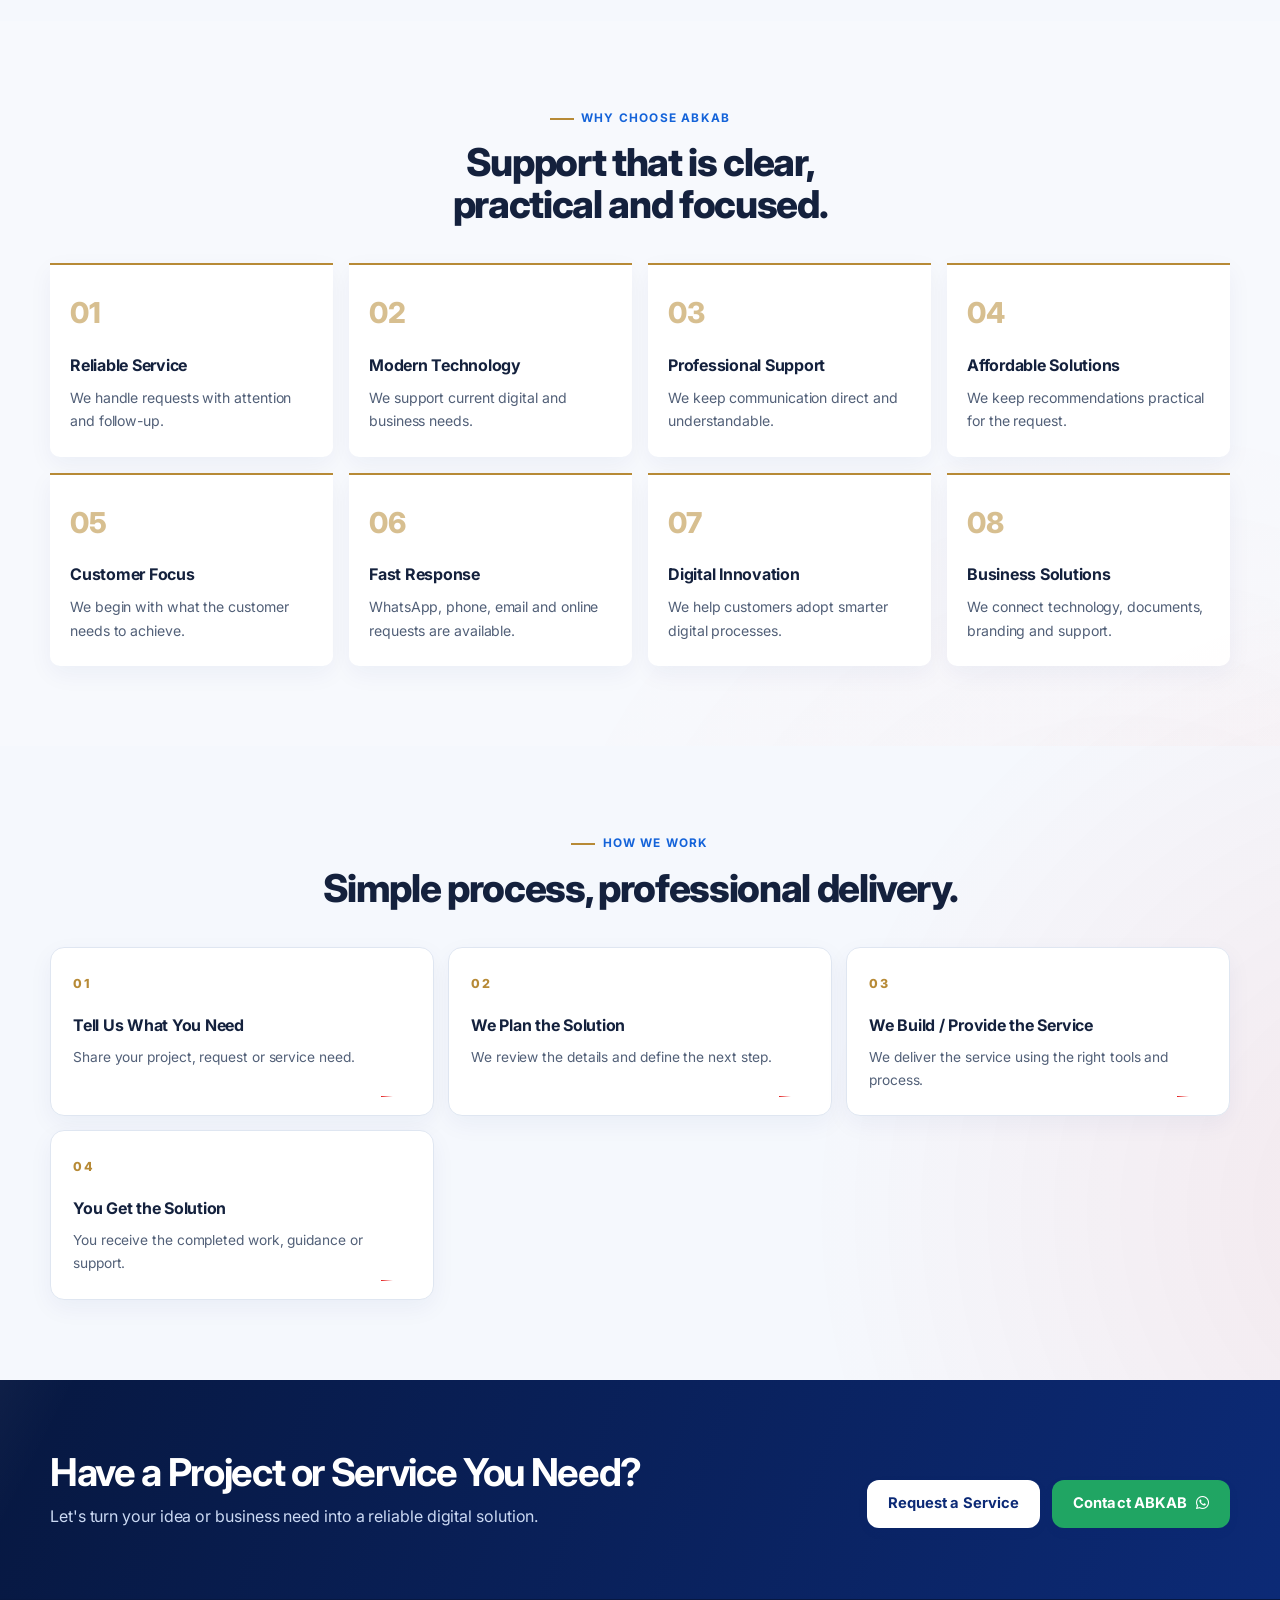
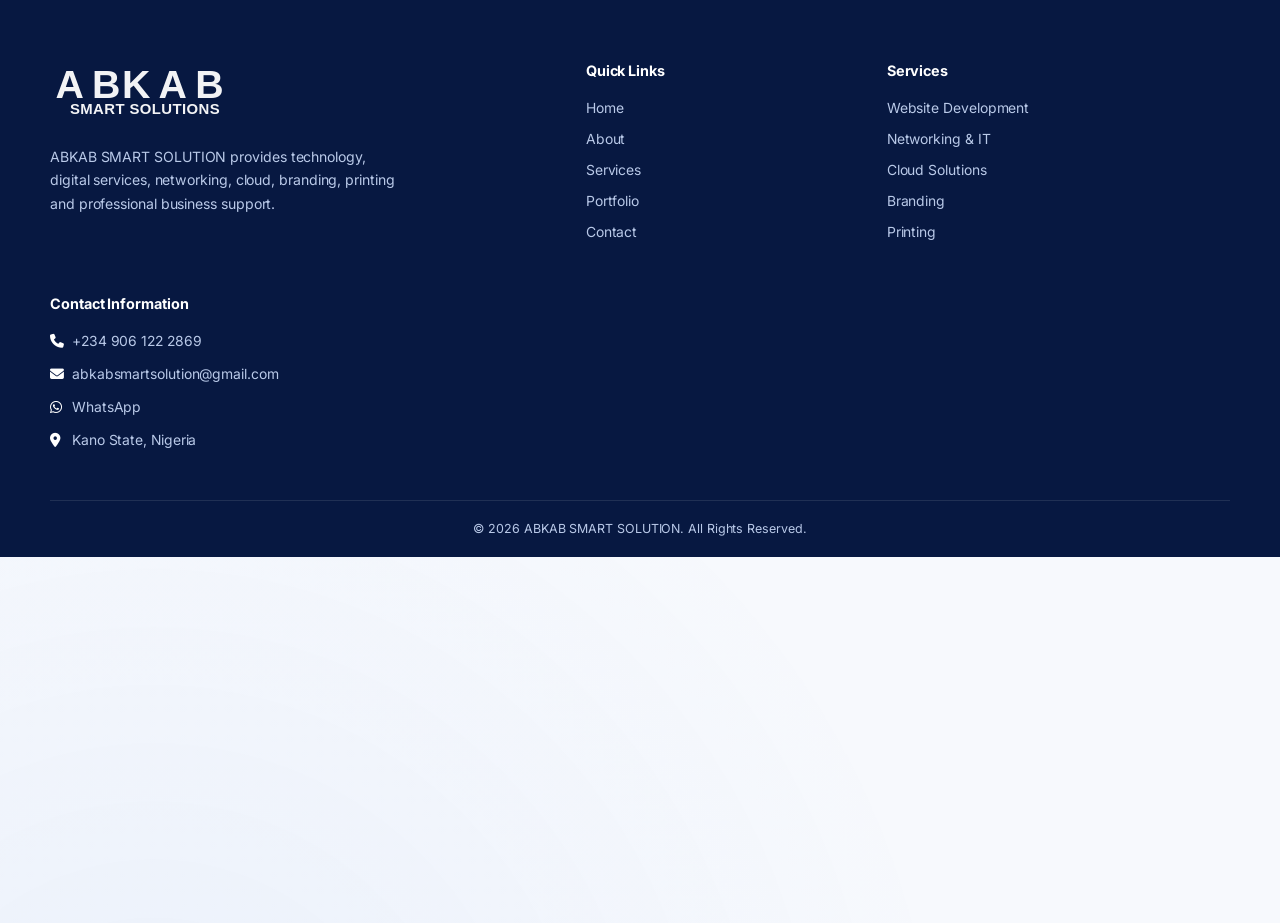
==== commit 784b9ee9: "Updated Website" ====
--- a/ABKAB-SMART-SOLUTION/about.html
+++ b/ABKAB-SMART-SOLUTION/about.html
@@ -23,7 +23,7 @@
 <meta name="theme-color" content="#0c2a76">
 <link rel="preconnect" href="https://fonts.googleapis.com">
 <link rel="preconnect" href="https://fonts.gstatic.com" crossorigin>
-<link href="https://fonts.googleapis.com/css2?family=Inter:wght@400;500;600;700;800&amp;family=Manrope:wght@400;500;600;700;800&amp;display=swap" rel="stylesheet">
+<link href="https://fonts.googleapis.com/css2?family=Inter:wght@400;500;600;700;800&amp;display=swap" rel="stylesheet">
 <link rel="stylesheet" href="https://cdnjs.cloudflare.com/ajax/libs/font-awesome/6.4.0/css/all.min.css">
 <link rel="stylesheet" href="css/style.css">
 <script type="application/ld+json">{"@context":"https://schema.org","@type":"AboutPage","url":"https://www.abkabsmartsolution.site/about.html","name":"About ABKAB Smart Solution","about":{"@type":"Organization","name":"ABKAB Smart Solution","url":"https://www.abkabsmartsolution.site/"}}</script>
--- a/ABKAB-SMART-SOLUTION/css/style.css
+++ b/ABKAB-SMART-SOLUTION/css/style.css
@@ -1,7 +1,7 @@
 /* ABKAB SMART SOLUTION — design system */
 :root{
   /* Brand hues (unchanged identity) */
-  --navy:#0c2a76;--navy-950:#071841;--blue:#1463d9;--red:#e31a1a;
+  --navy:#0c2a76;--navy-950:#071841;--blue:#1463d9;--red:#e31a1a;--gold:#b78a36;
   /* Semantic tokens — light theme */
   --bg:#f7f9fd;--surface:#fff;--surface-alt:#f5f8fd;--pale:#eef4ff;
   --text:#526078;--text-muted:#71809a;--ink:#14213d;--line:#dfe6f1;
@@ -9,7 +9,7 @@
   --header-bg:rgba(255,255,255,.94);--card:#fff;--input-bg:#fff;--input-border:#cdd8e9;
   --shadow:0 16px 42px rgba(12,42,118,.09);--shadow-hover:0 22px 48px rgba(12,42,118,.13);
   --focus-ring:#72a6ff;
-  --radius:14px;--radius-sm:10px;--font:'Inter',Arial,sans-serif;--heading-font:'Manrope',Arial,sans-serif;color-scheme:light}
+  --radius:14px;--radius-sm:10px;--font:Inter,system-ui,-apple-system,BlinkMacSystemFont,"Segoe UI",sans-serif;--heading-font:var(--font);color-scheme:light}
 @media(prefers-color-scheme:dark){:root{
   --bg:#0a1224;--surface:#0f1a33;--surface-alt:#0c1730;--pale:#152447;
   --text:#b6c4dd;--text-muted:#8b9abb;--ink:#eaf0fb;--line:#24345c;
@@ -59,6 +59,9 @@
 @media(max-width:850px){.cac-layout{grid-template-columns:1fr}.trust-grid{grid-template-columns:repeat(2,1fr)}.cac-sidebar{position:static}}
 @media(max-width:560px){.trust-grid,.upload-grid{grid-template-columns:1fr}.success-panel{padding:26px 20px}}
 @media(prefers-color-scheme:dark){.field-error{color:#f87171}.field.is-invalid input,.field.is-invalid select,.field.is-invalid textarea,.upload-card.is-invalid input{border-color:#f87171}}
+.acquisition-grid{display:grid;grid-template-columns:repeat(3,1fr);gap:18px}.acquisition-card{position:relative;padding:26px;border:1px solid var(--line);border-radius:var(--radius);background:var(--card);box-shadow:0 8px 24px rgba(12,42,118,.05);transition:transform .2s,box-shadow .2s,border-color .2s}.acquisition-card:hover{transform:translateY(-5px);border-color:var(--secondary);box-shadow:var(--shadow-hover)}.acquisition-card>i{display:grid;place-items:center;width:46px;height:46px;border-radius:12px;background:var(--pale);color:var(--primary);font-size:1.15rem}.acquisition-number{position:absolute;top:20px;right:22px;color:var(--text-muted);font-size:1.5rem;font-weight:800;opacity:.55}.acquisition-card h3{margin-top:20px;color:var(--ink);font-size:1.1rem}.acquisition-card p{margin:8px 0 17px;font-size:.88rem}.tracking-followup{margin-top:24px;padding:22px;border:1px solid var(--line);border-radius:var(--radius-sm);background:var(--surface-alt)}.tracking-followup h3{color:var(--ink);font-size:1.05rem}.tracking-followup p{margin-top:6px;font-size:.86rem}
+@media(max-width:850px){.acquisition-grid{grid-template-columns:1fr 1fr}}
+@media(max-width:560px){.acquisition-grid{grid-template-columns:1fr}.tracking-followup .tracking-card-actions{align-items:stretch;flex-direction:column}.tracking-followup .btn{width:100%}}
 /* Service request portal */
 .service-portal-grid .service-detail{display:flex;flex-direction:column}.service-portal-grid .service-detail ul{margin-bottom:22px}.service-portal-grid .service-detail .btn{align-self:flex-start;margin-top:auto}.request-hero-grid{display:grid;grid-template-columns:1fr 300px;gap:36px;align-items:center}.request-summary{display:grid;grid-template-columns:auto 1fr;gap:8px 13px;padding:22px;border:1px solid var(--line);border-radius:var(--radius);background:var(--card);box-shadow:var(--shadow)}.request-summary span{display:grid;place-items:center;width:58px;height:26px;border-radius:999px;background:var(--pale);color:var(--primary);font-size:.7rem;font-weight:800;text-transform:uppercase}.request-summary strong{align-self:center;color:var(--ink);font-size:.86rem}.request-layout{display:grid;grid-template-columns:1fr 320px;gap:28px;align-items:start}.request-form fieldset{min-width:0;margin:26px 0 0;padding:0;border:0}.request-form legend{width:100%;padding-bottom:12px;border-bottom:1px solid var(--line);color:var(--ink);font-size:1.02rem;font-weight:800}.checkbox-grid{display:grid;grid-template-columns:repeat(2,1fr);gap:10px}.check-option{display:flex;align-items:center;gap:9px;padding:11px 12px;border:1px solid var(--line);border-radius:10px;background:var(--surface-alt);color:var(--ink);font-size:.83rem;font-weight:700}.check-option input{width:auto;accent-color:var(--navy)}.request-reference{margin-top:16px;color:var(--ink);font-weight:800}.request-sidebar{top:100px}
 @media(max-width:850px){.request-hero-grid,.request-layout{grid-template-columns:1fr}.request-summary{max-width:520px}.request-sidebar{position:static}}
@@ -133,3 +136,7 @@
 @media(prefers-reduced-motion:reduce){body,.hero-art,.hero-actions,.hero-trust{animation:none!important}}
 .container,.section-heading,.trust-card,.contact-option,.service-detail,.mini-service,.project-card{min-width:0}.section-heading h1,.section-heading h2,.hero h1{overflow-wrap:anywhere}
 @media(max-width:560px){.container{width:min(1180px,calc(100% - 28px))}}
+.body-text,.section-heading p,.hero-copy{font-weight:400}.body-text strong,.section-heading p strong{font-weight:600}body{font-weight:400;letter-spacing:-.005em}h1,h2,h3,h4{font-family:var(--heading-font)}.section-heading h1,.section-heading h2,.hero h1{font-family:var(--heading-font);font-weight:800;letter-spacing:-.035em;line-height:1.08}.section-heading h1{font-size:clamp(2.15rem,4.5vw,3.55rem)}.section-heading h2{font-size:clamp(1.75rem,3vw,2.65rem)}.hero h1{max-width:14ch;font-size:clamp(2.45rem,5vw,4.25rem);line-height:1.04}.hero-copy,.section-heading p{max-width:62ch;color:var(--text);line-height:1.72}.eyebrow{color:var(--blue);font-weight:700;letter-spacing:.1em}.eyebrow::before{background:var(--gold)}.text-link{font-weight:700;letter-spacing:.005em}.main-nav a{font-size:.88rem;font-weight:600;letter-spacing:.005em}.btn{border-radius:12px;font-weight:700;letter-spacing:.005em}.btn-primary{background:var(--blue)}.btn-primary:hover{background:var(--navy)}.btn-secondary{border-color:rgba(12,42,118,.28);color:var(--navy)}.btn-whatsapp{font-weight:700}.service-card h3,.service-detail h2,.mini-service h3,.project-info h3,.process-step h3,.reason h3,.trust-card h2{font-weight:700;letter-spacing:-.015em}.service-card p,.service-detail>p,.mini-service p,.project-info p,.process-step p,.reason p,.trust-card p{font-weight:400;line-height:1.65}.reason-number,.process-step::before{color:var(--gold)}.reason{border-top-color:var(--gold)}.form-intro h2,.request-result h2,.admin-title h1{font-weight:700;letter-spacing:-.02em}.field label{font-weight:600;letter-spacing:.005em}.site-footer{font-weight:400}.site-footer h3{font-weight:700}
+@media(max-width:560px){.hero h1{max-width:15ch;font-size:clamp(2.2rem,10vw,3rem);line-height:1.08}.section-heading h1{font-size:clamp(2rem,9vw,2.75rem)}.section-heading h2{font-size:clamp(1.65rem,7.5vw,2.15rem)}.hero-copy,.section-heading p{line-height:1.65}.btn{font-size:.9rem}}
+.reveal{transition:opacity .6s cubic-bezier(.22,.61,.36,1),transform .6s cubic-bezier(.22,.61,.36,1);transition-delay:var(--reveal-delay,0ms);will-change:opacity,transform}.reveal.in-view{will-change:auto}.hero-art,.solution-window,.floating-note,.service-card,.service-detail,.mini-service,.project-card,.reason,.process-step,.trust-card,.acquisition-card,.cta-band,.whatsapp-float{backface-visibility:hidden}.text-link i,.btn i{transition:transform .25s ease}.text-link:hover i,.btn:hover i{transform:translateX(3px)}.cta-band{position:relative;overflow:hidden}.cta-band::before{position:absolute;inset:-100% 35% auto -10%;height:320%;pointer-events:none;content:'';background:linear-gradient(105deg,transparent 35%,rgba(255,255,255,.08) 50%,transparent 65%);transform:translateX(-55%) rotate(12deg);animation:abkab-cta-sheen 10s ease-in-out infinite}.cta-band>.container{position:relative;z-index:1}.process-step::after,.acquisition-card::after{position:absolute;right:18px;bottom:18px;width:34px;height:1px;background:linear-gradient(90deg,var(--accent),transparent);content:'';transform:scaleX(.35);transform-origin:left;transition:transform .35s ease}.process-step:hover::after,.acquisition-card:hover::after{transform:scaleX(1)}.admin-stat{transition:transform .25s ease,box-shadow .25s ease}.admin-stat:hover{transform:translateY(-3px);box-shadow:var(--shadow-hover)}@keyframes abkab-cta-sheen{0%,65%{transform:translateX(-55%) rotate(12deg)}85%,100%{transform:translateX(55%) rotate(12deg)}}
+@media(prefers-reduced-motion:reduce){.reveal{transition:none!important;transition-delay:0!important}.cta-band::before{animation:none!important}.text-link i,.btn i{transition:none!important}.process-step::after,.acquisition-card::after{transition:none!important}}
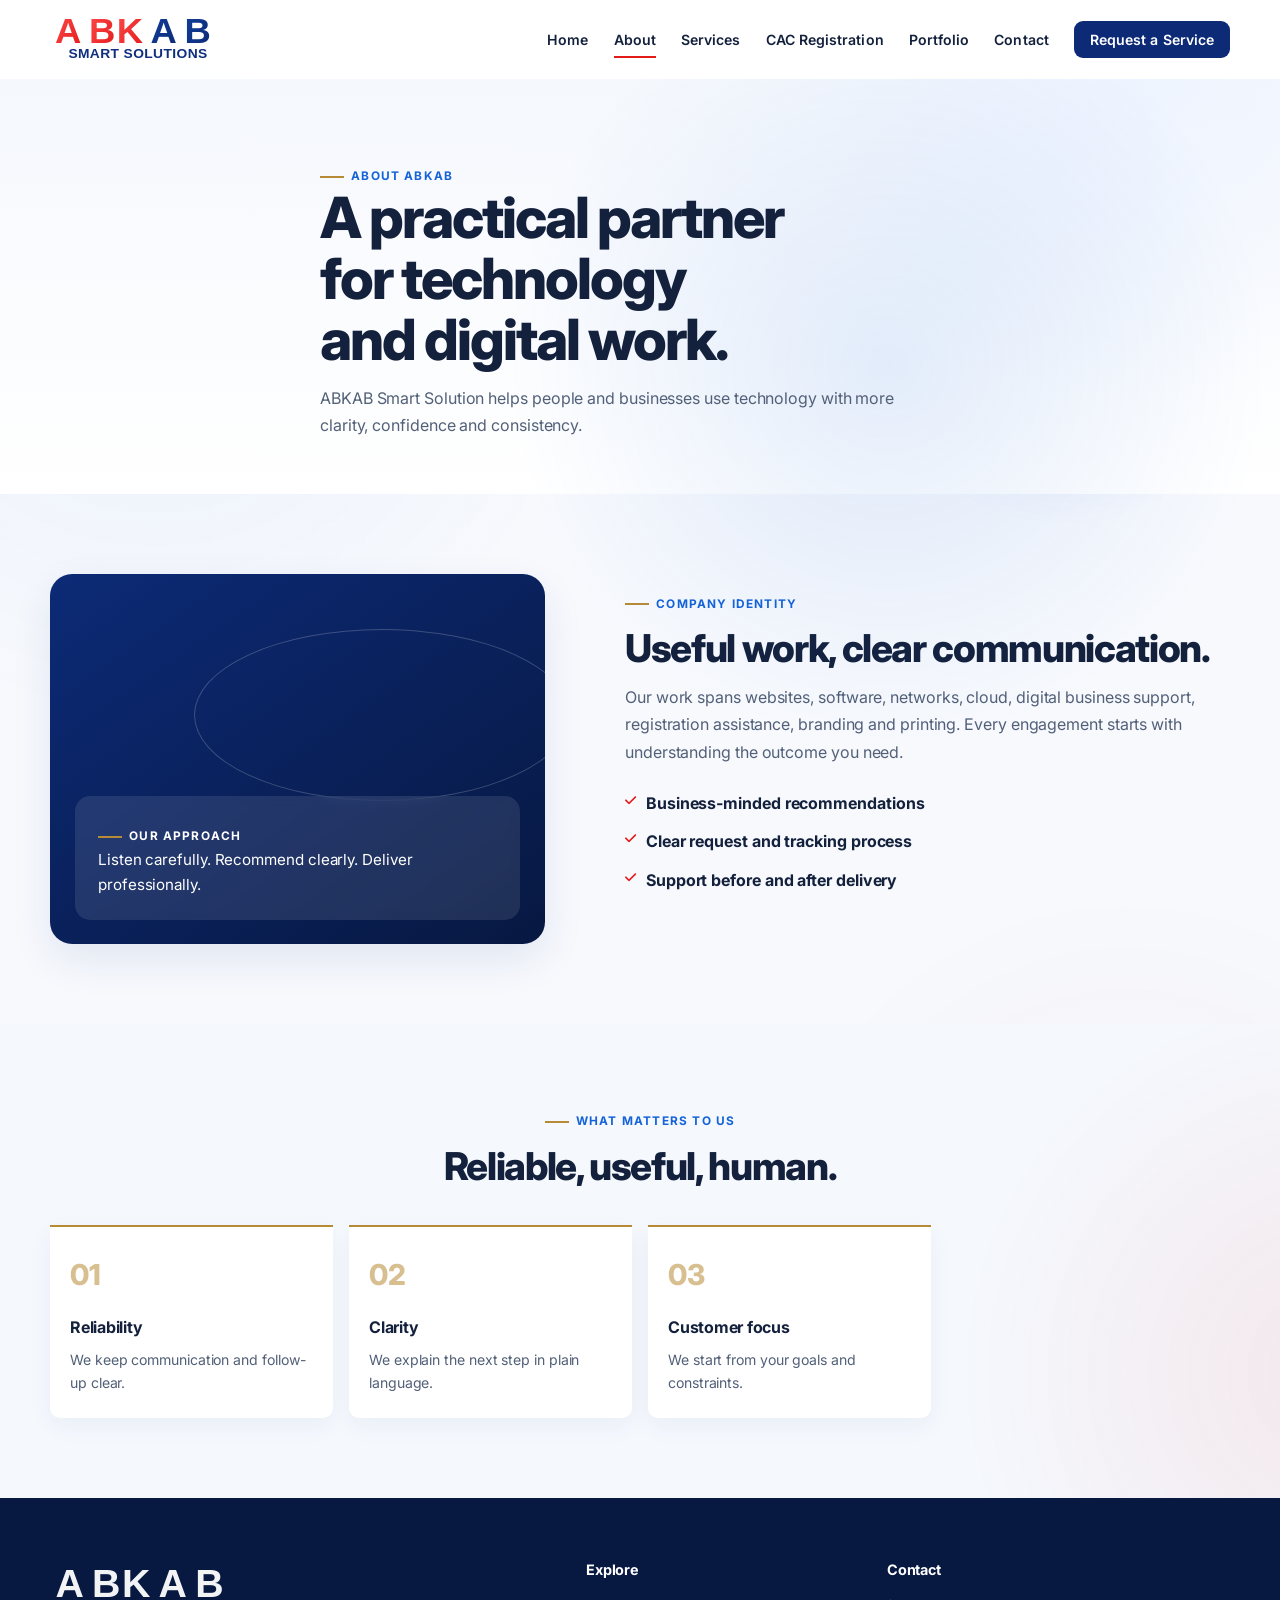
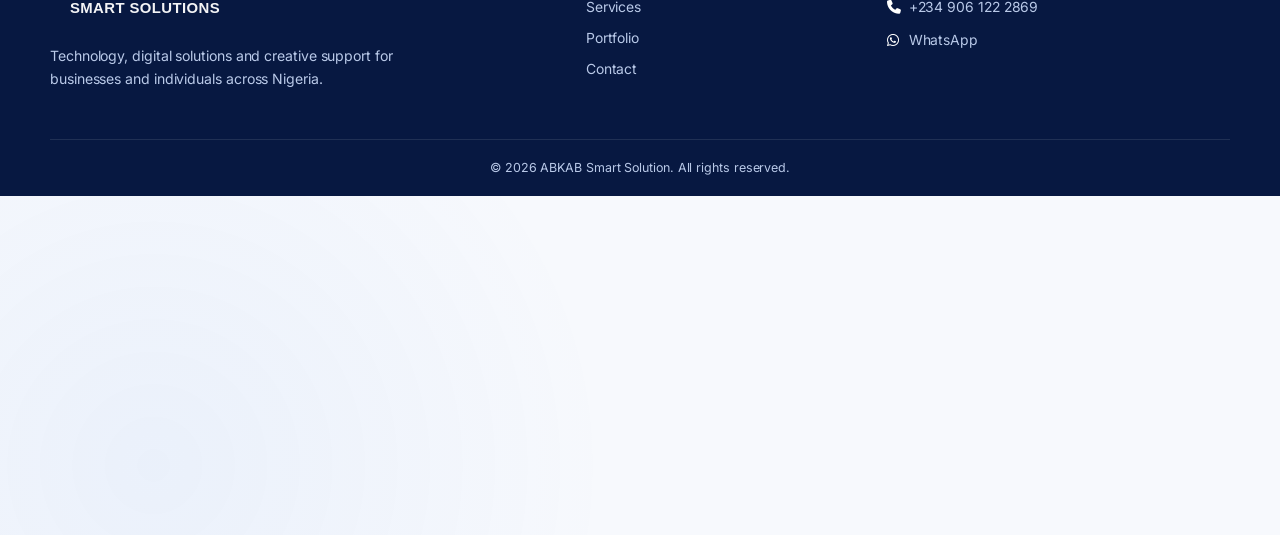
==== commit 0c296313: "Updated Website" ====
--- a/ABKAB-SMART-SOLUTION/about.html
+++ b/ABKAB-SMART-SOLUTION/about.html
@@ -1,95 +1 @@
-<!doctype html>
-<html lang="en">
-<head>
-<script async src="https://www.googletagmanager.com/gtag/js?id=G-LSYRQ91L4M"></script>
-<script>window.dataLayer=window.dataLayer||[];function gtag(){dataLayer.push(arguments)}gtag('js',new Date());gtag('config','G-LSYRQ91L4M');</script>
-<meta charset="utf-8">
-<meta name="viewport" content="width=device-width,initial-scale=1">
-<title>About ABKAB Smart Solution | Technology & Digital Solutions Provider</title>
-<meta name="description" content="Learn about ABKAB Smart Solution, a technology and digital solutions provider offering website development, software, networking, cloud, branding, printing and business support services.">
-<meta name="robots" content="index, follow, max-image-preview:large">
-<link rel="canonical" href="https://www.abkabsmartsolution.site/about.html">
-<link rel="icon" href="/images/favicon.svg" type="image/svg+xml">
-<link rel="manifest" href="/site.webmanifest">
-<meta property="og:type" content="website">
-<meta property="og:url" content="https://www.abkabsmartsolution.site/about.html">
-<meta property="og:title" content="About ABKAB Smart Solution">
-<meta property="og:description" content="Technology and digital solutions for individuals and businesses.">
-<meta property="og:image" content="https://www.abkabsmartsolution.site/images/abkab-social-preview.jpg">
-<meta property="og:image:width" content="1200">
-<meta property="og:image:height" content="630">
-<meta property="og:image:type" content="image/jpeg">
-<meta name="twitter:card" content="summary_large_image">
-<meta name="theme-color" content="#0c2a76">
-<link rel="preconnect" href="https://fonts.googleapis.com">
-<link rel="preconnect" href="https://fonts.gstatic.com" crossorigin>
-<link href="https://fonts.googleapis.com/css2?family=Inter:wght@400;500;600;700;800&amp;display=swap" rel="stylesheet">
-<link rel="stylesheet" href="https://cdnjs.cloudflare.com/ajax/libs/font-awesome/6.4.0/css/all.min.css">
-<link rel="stylesheet" href="css/style.css">
-<script type="application/ld+json">{"@context":"https://schema.org","@type":"AboutPage","url":"https://www.abkabsmartsolution.site/about.html","name":"About ABKAB Smart Solution","about":{"@type":"Organization","name":"ABKAB Smart Solution","url":"https://www.abkabsmartsolution.site/"}}</script>
-</head>
-<body>
-<a class="skip-link" href="#main-content">Skip to content</a>
-<header class="site-header"><div class="container nav-container"><a class="brand" href="/" aria-label="ABKAB Smart Solution home"><img class="brand-logo-image" src="images/logo.svg" alt="ABKAB Smart Solution"></a><button class="nav-toggle" aria-controls="mainNav" aria-expanded="false" aria-label="Open navigation"><i class="fas fa-bars"></i></button><nav class="main-nav" id="mainNav" aria-label="Primary navigation"><ul><li><a href="/">Home</a></li><li><a class="active" href="about.html">About</a></li><li><a href="services.html">Services</a></li><li><a href="cac.html">CAC Registration</a></li><li><a href="portfolio.html">Portfolio</a></li><li><a href="services.html#solutions">Solutions</a></li><li><a href="contact.html">Contact</a></li><li><a class="nav-cta" href="contact.html">Get Started</a></li></ul></nav></div></header>
-<main id="main-content">
-<section class="page-hero">
-<div class="container">
-<div class="section-heading">
-<span class="eyebrow">About ABKAB</span>
-<h1>A professional technology and digital solutions provider.</h1>
-<p>ABKAB Smart Solution supports individuals and businesses with practical technology, digital business, networking, cloud, branding, printing and professional digital services.</p>
-</div>
-</div>
-</section>
-<section class="section">
-<div class="container about-grid">
-<div class="about-panel"><div class="about-panel-content"><span class="eyebrow" style="color:#fff">Who we are</span><p>Smart technology. Digital innovation. Reliable solutions for everyday business and personal needs.</p></div></div>
-<div class="section-heading">
-<span class="eyebrow">Who We Are</span>
-<h2>ABKAB Smart Solution brings useful digital services together.</h2>
-<p>We help customers request and manage services across website development, software, business systems, networking, cloud solutions, digital registrations, identity support assistance, graphic design, branding, printing and document services.</p>
-<p>Our work is presented without invented awards, fake statistics or unverifiable partnerships. The goal is simple: understand the need, recommend the right service and support the customer clearly.</p>
-</div>
-</div>
-</section>
-<section class="section section-soft">
-<div class="container value-grid">
-<article class="value-card"><i class="fas fa-bullseye"></i><h2>Our Mission</h2><p>To provide reliable technology and digital services that help individuals and businesses solve practical problems and work more confidently.</p></article>
-<article class="value-card"><i class="fas fa-eye"></i><h2>Our Vision</h2><p>To become a trusted digital solutions partner for people and businesses that need professional, accessible and useful technology support.</p></article>
-<article class="value-card"><i class="fas fa-handshake"></i><h2>Our Values</h2><p>Reliability, clarity, customer focus, professional support, digital innovation and business-minded service delivery.</p></article>
-<article class="value-card"><i class="fas fa-briefcase"></i><h2>What We Do</h2><p>We provide technology, software, networking, cloud, digital business support, registration assistance, identity support, design, branding, printing and document services.</p></article>
-</div>
-</section>
-<section class="section">
-<div class="container">
-<div class="section-heading centered"><span class="eyebrow">Why choose ABKAB</span><h2>Support that is clear, practical and focused.</h2></div>
-<div class="reason-grid why-grid">
-<article class="reason"><span class="reason-number">01</span><h3>Reliable Service</h3><p>We handle requests with attention and follow-up.</p></article>
-<article class="reason"><span class="reason-number">02</span><h3>Modern Technology</h3><p>We support current digital and business needs.</p></article>
-<article class="reason"><span class="reason-number">03</span><h3>Professional Support</h3><p>We keep communication direct and understandable.</p></article>
-<article class="reason"><span class="reason-number">04</span><h3>Affordable Solutions</h3><p>We keep recommendations practical for the request.</p></article>
-<article class="reason"><span class="reason-number">05</span><h3>Customer Focus</h3><p>We begin with what the customer needs to achieve.</p></article>
-<article class="reason"><span class="reason-number">06</span><h3>Fast Response</h3><p>WhatsApp, phone, email and online requests are available.</p></article>
-<article class="reason"><span class="reason-number">07</span><h3>Digital Innovation</h3><p>We help customers adopt smarter digital processes.</p></article>
-<article class="reason"><span class="reason-number">08</span><h3>Business Solutions</h3><p>We connect technology, documents, branding and support.</p></article>
-</div>
-</div>
-</section>
-<section class="section section-soft">
-<div class="container">
-<div class="section-heading centered"><span class="eyebrow">How we work</span><h2>Simple process, professional delivery.</h2></div>
-<div class="process-list process-v2">
-<article class="process-step"><h3>Tell Us What You Need</h3><p>Share your project, request or service need.</p></article>
-<article class="process-step"><h3>We Plan the Solution</h3><p>We review the details and define the next step.</p></article>
-<article class="process-step"><h3>We Build / Provide the Service</h3><p>We deliver the service using the right tools and process.</p></article>
-<article class="process-step"><h3>You Get the Solution</h3><p>You receive the completed work, guidance or support.</p></article>
-</div>
-</div>
-</section>
-</main>
-<section class="cta-band"><div class="container"><div><h2>Have a Project or Service You Need?</h2><p>Let's turn your idea or business need into a reliable digital solution.</p></div><div class="hero-actions"><a class="btn btn-light" href="contact.html">Get Started</a><a class="btn btn-whatsapp" href="https://wa.me/2349061222869" target="_blank" rel="noopener">Contact ABKAB <i class="fab fa-whatsapp"></i></a></div></div></section>
-<footer class="site-footer"><div class="container footer-grid"><div class="footer-brand"><img class="footer-logo" src="images/logo.svg" alt="ABKAB Smart Solution"><p>ABKAB SMART SOLUTION provides technology, digital services, networking, cloud, branding, printing and professional business support.</p></div><div><h3>Quick Links</h3><ul class="footer-links"><li><a href="/">Home</a></li><li><a href="about.html">About</a></li><li><a href="services.html">Services</a></li><li><a href="portfolio.html">Portfolio</a></li><li><a href="contact.html">Contact</a></li></ul></div><div><h3>Services</h3><ul class="footer-links"><li><a href="services.html#technology-software">Website Development</a></li><li><a href="services.html#networking-it">Networking &amp; IT</a></li><li><a href="services.html#cloud-digital-technology">Cloud Solutions</a></li><li><a href="services.html#graphic-design-branding">Branding</a></li><li><a href="services.html#printing-document-services">Printing</a></li></ul></div><div><h3>Contact Information</h3><div class="footer-contact"><a href="tel:+2349061222869"><i class="fas fa-phone"></i> +234 906 122 2869</a><a href="mailto:abkabsmartsolution@gmail.com"><i class="fas fa-envelope"></i> abkabsmartsolution@gmail.com</a><a href="https://wa.me/2349061222869" target="_blank" rel="noopener"><i class="fab fa-whatsapp"></i> WhatsApp</a><span><i class="fas fa-location-dot"></i> Kano State, Nigeria</span></div></div></div><div class="container site-copy">&copy; 2026 ABKAB SMART SOLUTION. All Rights Reserved.</div></footer>
-<a class="whatsapp-float" href="https://wa.me/2349061222869" target="_blank" rel="noopener" aria-label="Chat on WhatsApp"><i class="fab fa-whatsapp"></i></a>
-<script src="js/script.js"></script>
-</body>
-</html>
+<!doctype html><html lang="en"><head><meta charset="utf-8"><meta name="viewport" content="width=device-width,initial-scale=1"><title>About | ABKAB Smart Solution</title><meta name="description" content="Learn about ABKAB Smart Solution and our practical approach to technology and digital support."><link rel="icon" href="images/favicon.svg" type="image/svg+xml"><link rel="stylesheet" href="https://fonts.googleapis.com/css2?family=Inter:wght@400;500;600;700;800&amp;display=swap"><link rel="stylesheet" href="https://cdnjs.cloudflare.com/ajax/libs/font-awesome/6.4.0/css/all.min.css"><link rel="stylesheet" href="css/style.css"></head><body><a class="skip-link" href="#main-content">Skip to content</a><header class="site-header"><div class="container nav-container"><a class="brand" href="/"><img class="brand-logo-image" src="images/logo.svg" alt="ABKAB Smart Solution"></a><button class="nav-toggle" aria-controls="mainNav" aria-expanded="false" aria-label="Open navigation"><i class="fas fa-bars"></i></button><nav class="main-nav" id="mainNav" aria-label="Primary navigation"><ul><li><a href="/">Home</a></li><li><a class="active" href="about.html">About</a></li><li><a href="services.html">Services</a></li><li><a href="cac.html">CAC Registration</a></li><li><a href="portfolio.html">Portfolio</a></li><li><a href="contact.html">Contact</a></li><li><a class="nav-cta" href="request.html">Request a Service</a></li></ul></nav></div></header><main id="main-content"><section class="page-hero"><div class="container section-heading"><span class="eyebrow">About ABKAB</span><h1>A practical partner for technology and digital work.</h1><p>ABKAB Smart Solution helps people and businesses use technology with more clarity, confidence and consistency.</p></div></section><section class="section"><div class="container about-grid"><div class="about-panel"><div class="about-panel-content"><span class="eyebrow" style="color:#fff">Our approach</span><p>Listen carefully. Recommend clearly. Deliver professionally.</p></div></div><div class="section-heading"><span class="eyebrow">Company identity</span><h2>Useful work, clear communication.</h2><p>Our work spans websites, software, networks, cloud, digital business support, registration assistance, branding and printing. Every engagement starts with understanding the outcome you need.</p><ul class="check-list"><li><i class="fas fa-check"></i>Business-minded recommendations</li><li><i class="fas fa-check"></i>Clear request and tracking process</li><li><i class="fas fa-check"></i>Support before and after delivery</li></ul></div></div></section><section class="section section-soft"><div class="container"><div class="section-heading centered"><span class="eyebrow">What matters to us</span><h2>Reliable, useful, human.</h2></div><div class="reason-grid"><article class="reason"><span class="reason-number">01</span><h3>Reliability</h3><p>We keep communication and follow-up clear.</p></article><article class="reason"><span class="reason-number">02</span><h3>Clarity</h3><p>We explain the next step in plain language.</p></article><article class="reason"><span class="reason-number">03</span><h3>Customer focus</h3><p>We start from your goals and constraints.</p></article></div></div></section></main><footer class="site-footer"><div class="container footer-grid"><div class="footer-brand"><img class="footer-logo" src="images/logo.svg" alt="ABKAB Smart Solution"><p>Technology, digital solutions and creative support for businesses and individuals across Nigeria.</p></div><div><h3>Explore</h3><ul class="footer-links"><li><a href="services.html">Services</a></li><li><a href="portfolio.html">Portfolio</a></li><li><a href="contact.html">Contact</a></li></ul></div><div><h3>Contact</h3><div class="footer-contact"><a href="tel:+2349061222869"><i class="fas fa-phone"></i> +234 906 122 2869</a><a href="https://wa.me/2349061222869" target="_blank" rel="noopener"><i class="fab fa-whatsapp"></i> WhatsApp</a></div></div></div><div class="container site-copy">&copy; 2026 ABKAB Smart Solution. All rights reserved.</div></footer><script src="js/script.js"></script></body></html>
--- a/ABKAB-SMART-SOLUTION/css/style.css
+++ b/ABKAB-SMART-SOLUTION/css/style.css
@@ -140,3 +140,16 @@
 @media(max-width:560px){.hero h1{max-width:15ch;font-size:clamp(2.2rem,10vw,3rem);line-height:1.08}.section-heading h1{font-size:clamp(2rem,9vw,2.75rem)}.section-heading h2{font-size:clamp(1.65rem,7.5vw,2.15rem)}.hero-copy,.section-heading p{line-height:1.65}.btn{font-size:.9rem}}
 .reveal{transition:opacity .6s cubic-bezier(.22,.61,.36,1),transform .6s cubic-bezier(.22,.61,.36,1);transition-delay:var(--reveal-delay,0ms);will-change:opacity,transform}.reveal.in-view{will-change:auto}.hero-art,.solution-window,.floating-note,.service-card,.service-detail,.mini-service,.project-card,.reason,.process-step,.trust-card,.acquisition-card,.cta-band,.whatsapp-float{backface-visibility:hidden}.text-link i,.btn i{transition:transform .25s ease}.text-link:hover i,.btn:hover i{transform:translateX(3px)}.cta-band{position:relative;overflow:hidden}.cta-band::before{position:absolute;inset:-100% 35% auto -10%;height:320%;pointer-events:none;content:'';background:linear-gradient(105deg,transparent 35%,rgba(255,255,255,.08) 50%,transparent 65%);transform:translateX(-55%) rotate(12deg);animation:abkab-cta-sheen 10s ease-in-out infinite}.cta-band>.container{position:relative;z-index:1}.process-step::after,.acquisition-card::after{position:absolute;right:18px;bottom:18px;width:34px;height:1px;background:linear-gradient(90deg,var(--accent),transparent);content:'';transform:scaleX(.35);transform-origin:left;transition:transform .35s ease}.process-step:hover::after,.acquisition-card:hover::after{transform:scaleX(1)}.admin-stat{transition:transform .25s ease,box-shadow .25s ease}.admin-stat:hover{transform:translateY(-3px);box-shadow:var(--shadow-hover)}@keyframes abkab-cta-sheen{0%,65%{transform:translateX(-55%) rotate(12deg)}85%,100%{transform:translateX(55%) rotate(12deg)}}
 @media(prefers-reduced-motion:reduce){.reveal{transition:none!important;transition-delay:0!important}.cta-band::before{animation:none!important}.text-link i,.btn i{transition:none!important}.process-step::after,.acquisition-card::after{transition:none!important}}
+/* Focus the home page on the primary conversion path. */
+.page-home .quick-strip,
+.page-home .about-grid,
+.page-home .acquisition-path,
+.page-home .abkab-in-action { display: none; }
+.page-home .category-grid .service-card p { display: none; }
+.page-home .category-grid { grid-template-columns: repeat(3, minmax(0, 1fr)); }
+.field[hidden] { display: none !important; }
+.service-detail-grid { align-items: stretch; }
+@media (max-width: 760px) {
+  .page-home .category-grid { grid-template-columns: 1fr; }
+  .service-detail-grid { grid-template-columns: 1fr; }
+}
